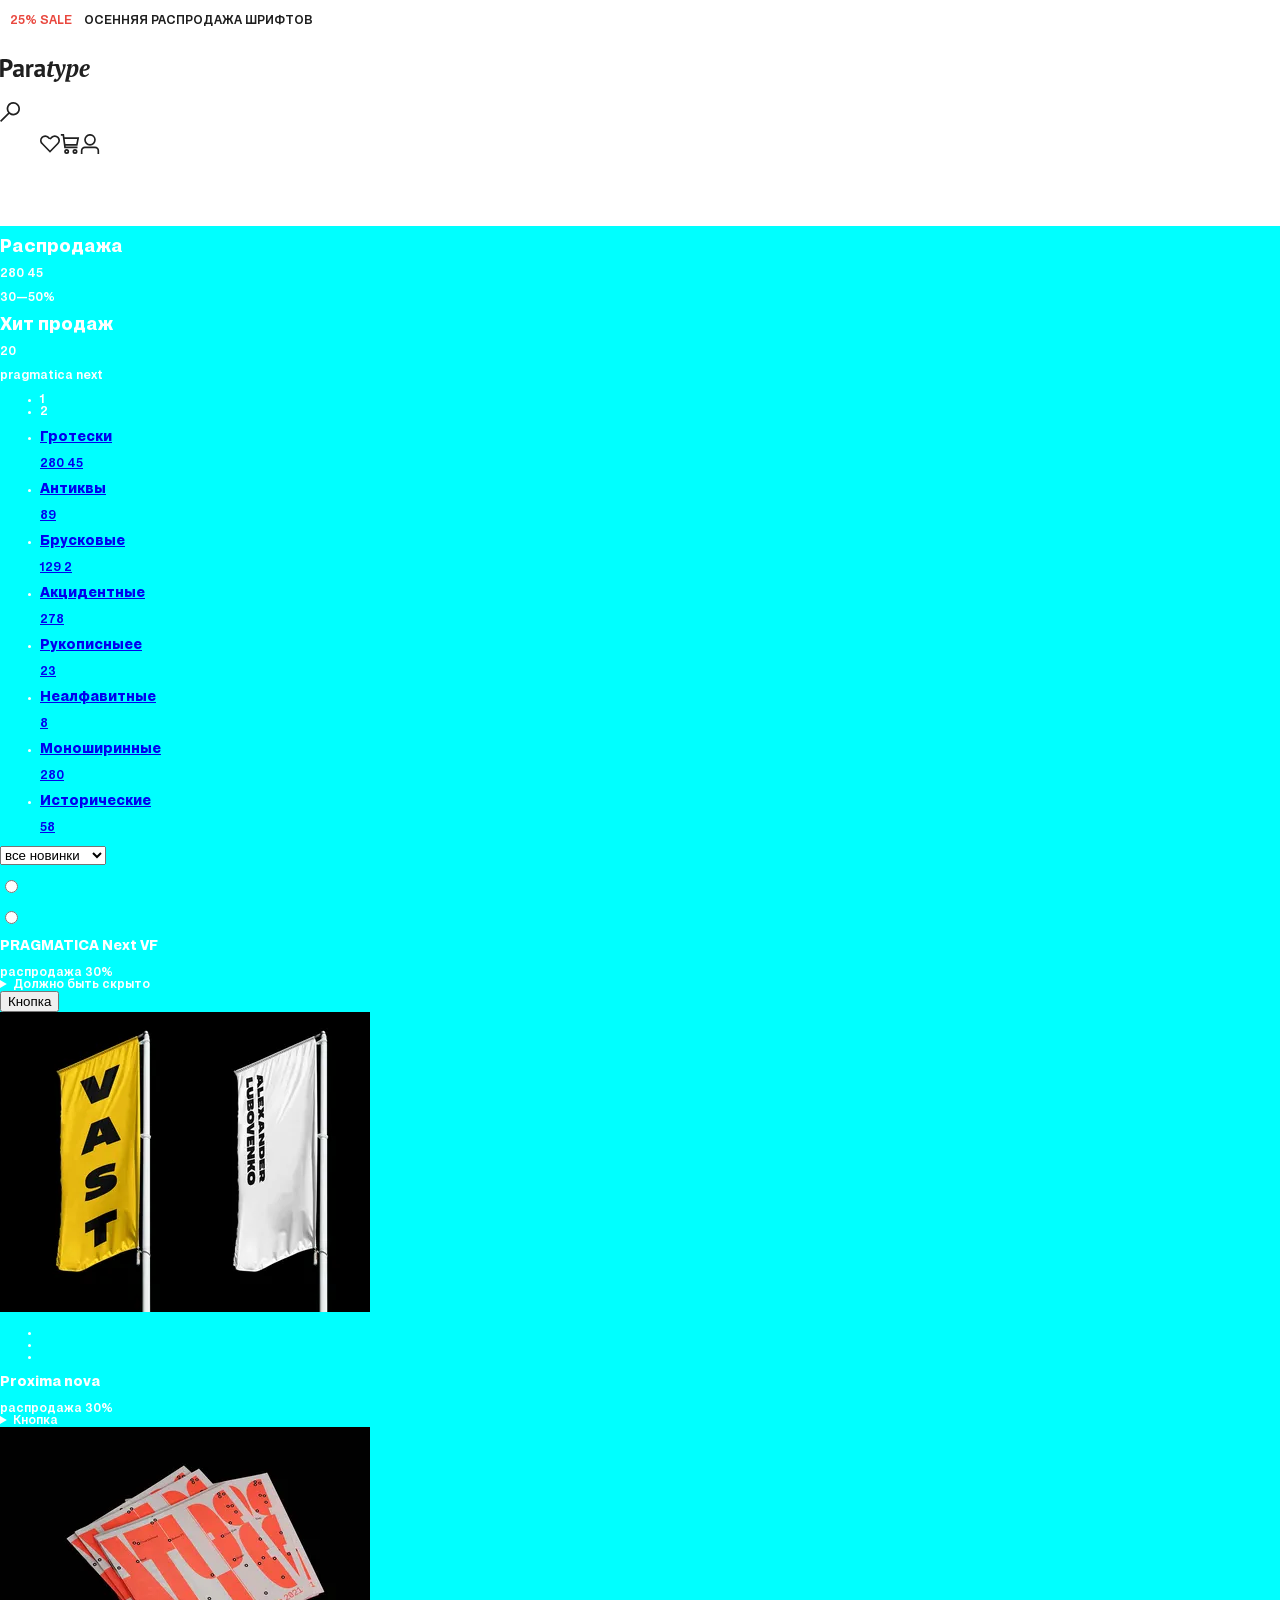
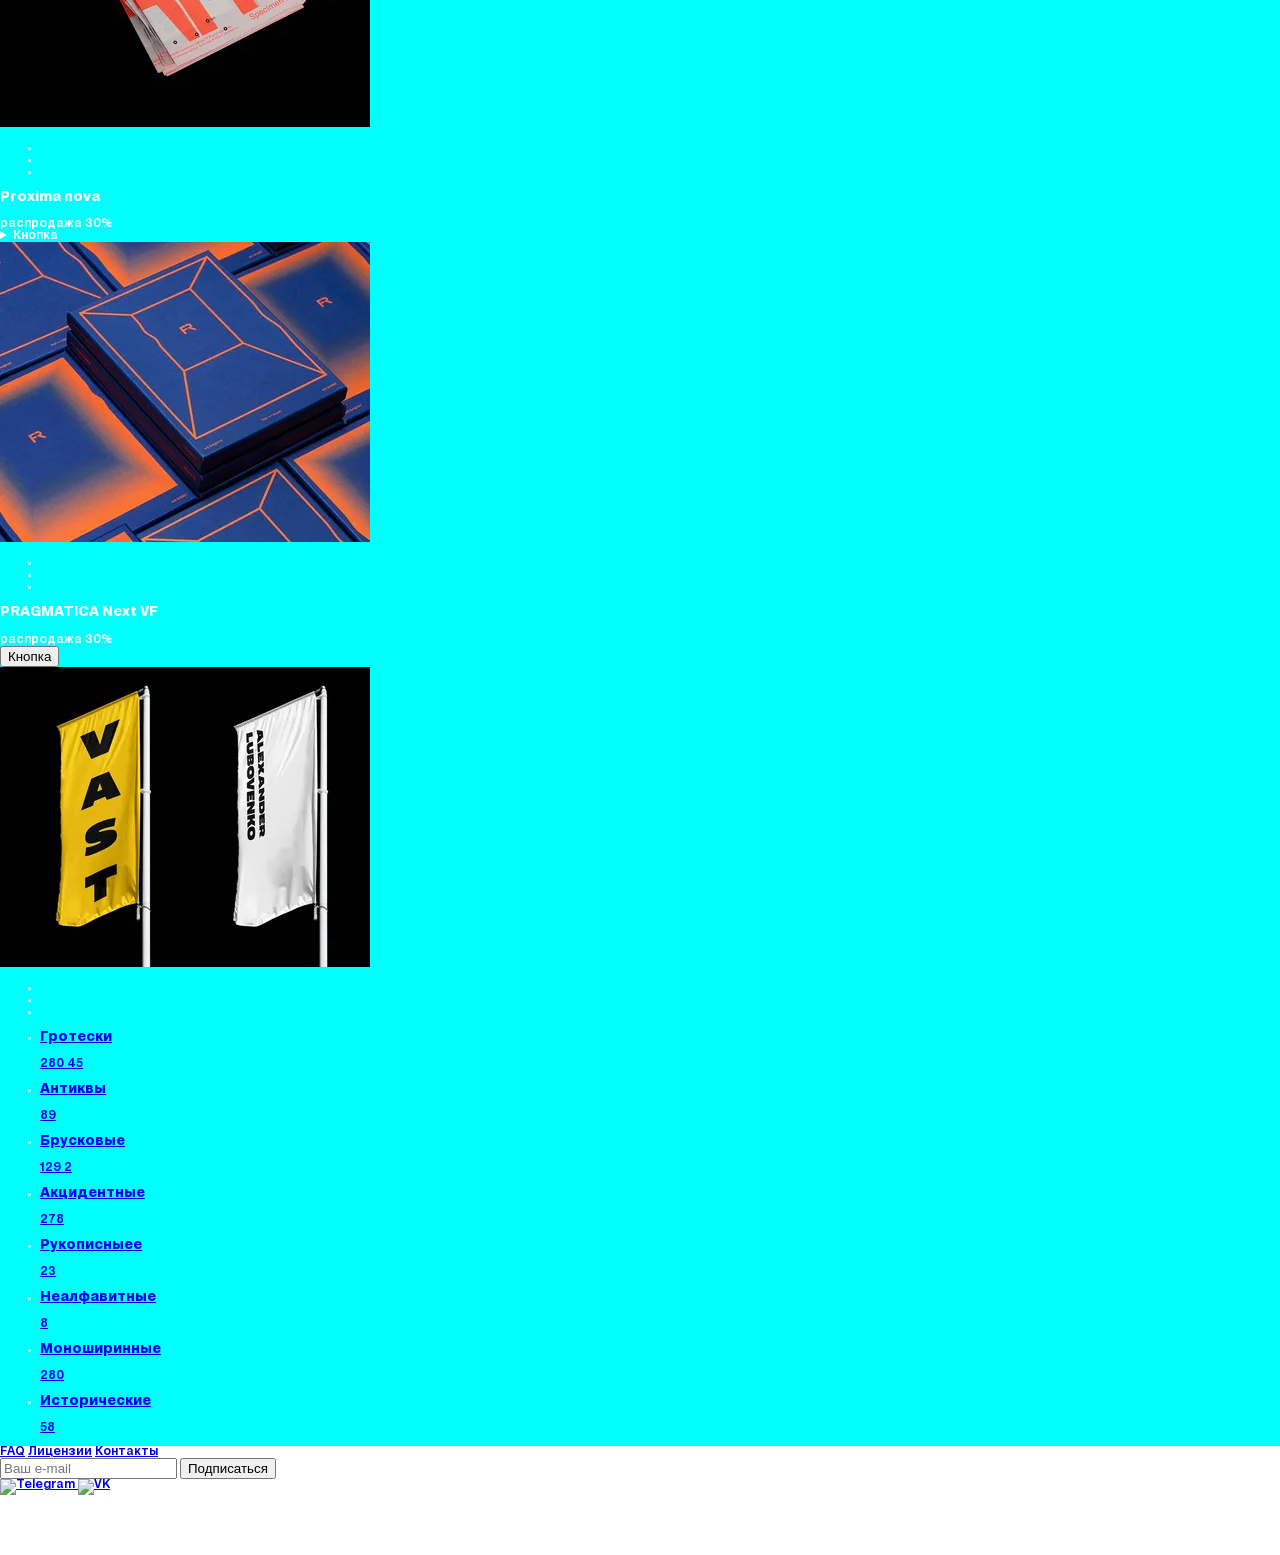
==== index.html @ 80dba1a6 "Deploying to gh-pages from @ VadimPinyagin/paratype@2243b8fb525b1d00f85a27d15e65dc337ba1ac51 🚀" ====
<!DOCTYPE html><html class="page" lang="ru"><head><meta charset="UTF-8"><title>Паратайп — 1000+ шрифтов для ваших проектов</title><meta name="viewport" content="width=device-width,initial-scale=1"><link rel="preload" href="../source/fonts/pragmatica-next_vf.woff" type="font/woff" as="font"><link rel="preload" href="../source/fonts/pragmatica-next_vf.woff2" type="font/woff2" as="font"><link rel="stylesheet" href="styles/styles.css"><script src="scripts/index.js" defer="defer"></script></head><body class="page__body"><header class="header"><nav class="header__nav nav nav__list--is-close"><a class="header__special special" href="#"><span class="special__discount">25% Sale</span> <span class="special__text">осенняя распродажа шрифтов</span> </a><a class="header__logo logo" href="index.html" aria-current="page"><span class="visually-hidden">На главную страницу</span> <span class="logo__date-fondation">Основано в 1998</span><picture><source type="image/svg+xml" width="202" height="59" media="(min-width: 1025px)" srcset="images/logo-desktop.svg"><img class="logo__image logo__image--icon" width="40" height="33" src="images/logo-mobile.svg" alt="Логотип Paratype"></picture></a><button class="nav__btn btn-burger" type="button"><span class="visually-hidden">Открыть/закрыть меню</span></button><ul class="nav__list"><li class="nav__list-item theme"><div class="theme__toggle-block"><p class="theme__toggle-item"><label class="visually-hidden" for="light">Светлая</label> <input class="theme__toggle-radio" type="radio" name="theme-toggle" id="light" value="light" title="Светлая"></p><p class="theme__toggle-item"><label class="visually-hidden" for="dark">Тёмная</label> <input class="theme__toggle-radio" type="radio" name="theme-toggle" id="dark" value="dark" title="Тёмная"></p></div></li><li class="nav__list-item"><ul class="main-nav-list"><li class="main-nav-list__item"><a class="main-nav-list__link" href="#">Каталог</a></li><li class="main-nav-list__item"><a class="main-nav-list__link" href="#">Коллекции</a></li><li class="main-nav-list__item"><a class="main-nav-list__link" href="#">Компания</a></li><li class="main-nav-list__item"><a class="main-nav-list__link" href="#">Справочник</a></li></ul></li><li class="nav__list-item"><ul class="account-list"><li class="account-list__item"><h2 class="account-list__title">Мой профиль</h2></li><li class="account-list__item"><a class="account-list__link" href="#">войти</a></li><li class="account-list__item"><a class="account-list__link" href="#">зарегистрироваться</a></li></ul></li><li class="nav__list-item"><ul class="support-nav"><li class="support-nav__item"><a class="support-nav__link" href="#">FAQ</a></li><li class="support-nav__item"><a class="support-nav__link" href="#">Лицензии</a></li><li class="support-nav__item"><a class="support-nav__link" href="#">Возврат и замена</a></li><li class="support-nav__item"><a class="support-nav__link" href="#">Контакты</a></li></ul></li></ul><a class="nav__search search" href="#"><span class="visually-hidden">Поиск по сайту</span></a><ul class="nav__user-list user-list"><li class="user-list__item"><a class="user-list__favorites" href="#"><span class="visually-hidden">в избранном</span></a></li><li class="user-list__item"><a class="user-list__cart" href="#"><span class="visually-hidden">в корзине</span></a></li><li class="user-list__item"><a class="user-list__account" href="#"><span class="visually-hidden">мой аккаунт</span></a></li></ul></nav><div class="social-copyright"><div class="social-copyright__icons"><a class="social-copyright__icon" href="#"></a> <a class="social-copyright__icon" href="#"></a></div><p class="social-copyright__text">&copy; 1998–2023. Паратайп. Все авторские права защищены.</p><p class="social-copyright__design">Дизайн Wemakefab</p></div></header><main class="main"><h1 class="visually-hidden">Паратайп — российская компания в области изготовления шрифтов</h1><section class="promotions"><div class="container promotions__container"><div class="promotions__sale"><h2 class="promotions__title">Распродажа</h2><span class="promotions__catalog-number">280</span> <span class="update-marker">45</span><p class="promotions__text">30—50%</p></div><div class="promotions__hit"><h2 class="promotions__title">Хит продаж</h2><span class="promotions__catalog-number">20</span> <span class="update-marker hidden"></span><p class="promotions__text">pragmatica next</p></div><ul class="promotions__pagination"><li class="promotions__pagination-item promotions__pagination-item--active">1</li><li class="promotions__pagination-item">2</li></ul></div></section><section class="swiper"><h2 class="swiper__title visually-hidden">Каталог шрифтов</h2><ul class="swiper__list"><li class="swiper__list-item"><a class="swiper__link" href="#"><h3 class="swiper__element-title">Гротески</h3><span class="swiper__catalog-number">280</span> <span class="update-marker">45</span></a></li><li class="swiper__list-item"><a class="swiper__link" href="#"><h3 class="swiper__element-title">Антиквы</h3><span class="swiper__catalog-number">89</span> <span class="update-marker hidden"></span></a></li><li class="swiper__list-item"><a class="swiper__link" href="#"><h3 class="swiper__element-title">Брусковые</h3><span class="swiper__catalog-number">129</span> <span class="update-marker">2</span></a></li><li class="swiper__list-item"><a class="swiper__link" href="#"><h3 class="swiper__element-title">Акцидентные</h3><span class="swiper__catalog-number">278</span> <span class="update-marker hidden"></span></a></li><li class="swiper__list-item"><a class="swiper__link" href="#"><h3 class="swiper__element-title">Рукописныее</h3><span class="swiper__catalog-number">23</span> <span class="update-marker hidden"></span></a></li><li class="swiper__list-item"><a class="swiper__link" href="#"><h3 class="swiper__element-title">Неалфавитные</h3><span class="swiper__catalog-number">8</span> <span class="update-marker hidden"></span></a></li><li class="swiper__list-item"><a class="swiper__link" href="#"><h3 class="swiper__element-title">Моноширинные</h3><span class="swiper__catalog-number">280</span> <span class="update-marker hidden"></span></a></li><li class="swiper__list-item"><a class="swiper__link" href="#"><h3 class="swiper__element-title">Исторические</h3><span class="swiper__catalog-number">58</span> <span class="update-marker hidden"></span></a></li></ul></section><section class="sorting"><h2 class="visually-hidden">Сортировка</h2><div class="container sorting__container"><select class="sorting__select" aria-label="Сортировка" name="sorting"><option value="new" selected="selected">все новинки</option><option value="sale">распродажа</option><option value="recommend">рекомендуем</option><option value="bestseller">бестселлеры</option></select><div class="sorting__view"><p class="sorting__view-card"><label class="visually-hidden" for="view-card"></label> <input class="sorting__view-radio" type="radio" name="sorting-view" id="view-card" value="view-card" title="Вид карточками"></p><p class="sorting__view-list"><label class="visually-hidden" for="view-list"></label> <input class="sorting__view-radio" type="radio" name="sorting-view" id="view-list" value="view-list" title="Вид списком"></p></div></div></section><section class="catalog"><div class="container catalog__container"><h2 class="visually-hidden">Каталог шрифтов</h2><article class="catalog__item product"><h3 class="product">PRAGMATICA Next VF</h3><span class="product__label label">распродажа</span> <span class="product__sale sale-percent">30%</span><details class="product__content"><summary>Должно быть скрыто</summary><div class="product__cotnainer"><p class="product__format">opentype</p><dl class="product__list example"><dt class="example__description">начертаний</dt><dd class="example__value">8</dd><dt class="example__description">языки</dt><dd class="example__value">92</dd></dl><p class="product__style">гротеск</p><p class="product__price"><span class="product__price-from">От</span>&nbsp;2&nbsp;250&nbsp;₽</p></div><div class="tags"><span class="tags__element">десктоп</span> <span class="tags__element">веб</span></div></details><button>Кнопка</button><div class="product__slider-container"><picture><img class="product__slider-image" src="images/pragmatica-next-vf-mobile@1x.png" srcset="images/pragmatica-next-vf-mobile@1x.webp, images/pragmatica-next-vf-mobile@2x.webp 2x" width="370" height="30" alt="Два флага на флагштоках, на черном фоне: желтый с надписью 'VAST', белый с надписью 'ALEXANDER LUBOVENKO."></picture><ul class="product__slider-pagination pagination"><li class="pagination__item"></li><li class="pagination__item"></li><li class="pagination__item"></li></ul></div></article><article class="catalog__item product"><h3 class="product">Proxima nova</h3><span class="product__label label">распродажа</span> <span class="product__sale sale-percent">30%</span><details class="product__content"><summary>Кнопка</summary><div class="product__cotnainer"><p class="product__format">opentype</p><dl class="product__list example"><dt class="example__description">начертаний</dt><dd class="example__value">8</dd><dt class="example__description">языки</dt><dd class="example__value">92</dd></dl><p class="product__style">гротеск</p><p class="product__price"><span class="product__price-from">От</span>&nbsp;2&nbsp;250&nbsp;₽</p></div><div class="tags"><span class="tags__element">десктоп</span> <span class="tags__element">веб</span></div></details><div class="product__slider-container"><picture><img class="product__slider-image" src="images/proxima-nova-mobile@1x.png" srcset="images/proxima-nova-mobile@1x.webp, images/proxima-nova-mobile@2x.webp 2x" width="370" height="30" alt="Синяя обложка книги с оранжевыми элементами дизайна, расположенные на фоне других книг с аналогичным оформлением."></picture><ul class="product__slider-pagination pagination"><li class="pagination__item"></li><li class="pagination__item"></li><li class="pagination__item"></li></ul></div></article><article class="catalog__item product"><h3 class="product">Proxima nova</h3><span class="product__label label">распродажа</span> <span class="product__sale sale-percent hidden">30%</span><details class="product__content"><summary>Кнопка</summary><div class="product__cotnainer"><p class="product__format">opentype</p><dl class="product__list example"><dt class="example__description">начертаний</dt><dd class="example__value">8</dd><dt class="example__description">языки</dt><dd class="example__value">92</dd></dl><p class="product__style">гротеск</p><p class="product__price"><span class="product__price-from">От</span>&nbsp;2&nbsp;250&nbsp;₽</p></div><div class="tags"><span class="tags__element">десктоп</span> <span class="tags__element">веб</span></div></details><div class="product__slider-container"><picture><img class="product__slider-image" src="images/magistral-pt-mobile@1x.png" srcset="images/magistral-pt-mobile@1x.webp, images/magistral-pt-mobile@2x.webp 2x" width="370" height="30" alt="Стопка образцов типографики с красными элементами на белом фоне"></picture><ul class="product__slider-pagination pagination"><li class="pagination__item"></li><li class="pagination__item"></li><li class="pagination__item"></li></ul></div></article><article class="catalog__item product"><h3 class="product">PRAGMATICA Next VF</h3><span class="product__label label">распродажа</span> <span class="product__sale sale-percent">30%</span><details class="product__content" id="product-details"><summary style="display: none;">Должно быть скрыто</summary><div class="product__cotnainer"><p class="product__format">opentype</p><dl class="product__list example"><dt class="example__description">начертаний</dt><dd class="example__value">8</dd><dt class="example__description">языки</dt><dd class="example__value">92</dd></dl><p class="product__style">гротеск</p><p class="product__price"><span class="product__price-from">От</span>&nbsp;2&nbsp;250&nbsp;₽</p></div><div class="tags"><span class="tags__element">десктоп</span> <span class="tags__element">веб</span></div></details><button id="toggle-button">Кнопка</button><div class="product__slider-container"><picture><img class="product__slider-image" src="images/pragmatica-next-vf-mobile@1x.png" srcset="images/pragmatica-next-vf-mobile@1x.webp, images/pragmatica-next-vf-mobile@2x.webp 2x" width="370" height="30" alt="Два флага на флагштоках, на черном фоне: желтый с надписью 'VAST', белый с надписью 'ALEXANDER LUBOVENKO.'"></picture><ul class="product__slider-pagination pagination"><li class="pagination__item"></li><li class="pagination__item"></li><li class="pagination__item"></li></ul></div></article><script>const button = document.getElementById('toggle-button');
    const details = document.getElementById('product-details');

    button.addEventListener('click', () => {
        details.open = !details.open;
    });</script></div></section><section class="swiper"><h2 class="swiper__title visually-hidden">Каталог шрифтов</h2><ul class="swiper__list"><li class="swiper__list-item"><a class="swiper__link" href="#"><h3 class="swiper__element-title">Гротески</h3><span class="swiper__catalog-number">280</span> <span class="update-marker">45</span></a></li><li class="swiper__list-item"><a class="swiper__link" href="#"><h3 class="swiper__element-title">Антиквы</h3><span class="swiper__catalog-number">89</span> <span class="update-marker hidden"></span></a></li><li class="swiper__list-item"><a class="swiper__link" href="#"><h3 class="swiper__element-title">Брусковые</h3><span class="swiper__catalog-number">129</span> <span class="update-marker">2</span></a></li><li class="swiper__list-item"><a class="swiper__link" href="#"><h3 class="swiper__element-title">Акцидентные</h3><span class="swiper__catalog-number">278</span> <span class="update-marker hidden"></span></a></li><li class="swiper__list-item"><a class="swiper__link" href="#"><h3 class="swiper__element-title">Рукописныее</h3><span class="swiper__catalog-number">23</span> <span class="update-marker hidden"></span></a></li><li class="swiper__list-item"><a class="swiper__link" href="#"><h3 class="swiper__element-title">Неалфавитные</h3><span class="swiper__catalog-number">8</span> <span class="update-marker hidden"></span></a></li><li class="swiper__list-item"><a class="swiper__link" href="#"><h3 class="swiper__element-title">Моноширинные</h3><span class="swiper__catalog-number">280</span> <span class="update-marker hidden"></span></a></li><li class="swiper__list-item"><a class="swiper__link" href="#"><h3 class="swiper__element-title">Исторические</h3><span class="swiper__catalog-number">58</span> <span class="update-marker hidden"></span></a></li></ul></section></main><footer class="footer"><div class="container footer__container"><div class="footer__links-wrapper"><a class="footer__link" href="#">FAQ</a> <a class="footer__link" href="#">Лицензии</a> <a class="footer__link" href="#">Контакты</a></div><form class="footer__subscribe-form subscribe" action="https://echo.htmlacademy.ru" method="post"><label class="visually-hidden" for="subscribe-email">Введите ваш email</label> <input class="subscribe-input" id="subscribe-email" name="subscribe-email" type="email" placeholder="Ваш e-mail" required=""> <button class="subscribe-button button" type="submit" value="Подписаться">Подписаться</button></form><div class="social-copyright"><div class="social-copyright__icons"><a class="social-copyright__icon" href="#"><img src="#" alt="Telegram" width="40" height="40"> </a><a class="social-copyright__icon" href="#"><img src="#" alt="VK" width="40" height="40"></a></div><p class="social-copyright__text">&copy; 1998–2023. Паратайп. Все авторские права защищены.</p><p class="social-copyright__design">Дизайн Wemakefab</p></div></div></footer></body></html>
---- styles/styles.css ----
:root{--basic-white:#fff;--smoky-white:#f0f0f0;--gray-light:#ebebeb;--pearlescent-light-gray:#999;--black-and-brown:#202020;--almost-black:#101010;--deep-coral:#ff4b41;--carmine-pink:#e9473e}*,:before,:after{box-sizing:border-box}img{object-fit:contain;max-width:100%;height:auto}@font-face{font-family:pragmatica-next_vf;src:url(../fonts/pragmatica-next_vf.woff2)format("woff2"),url(../fonts/pragmatica-next_vf.woff)format("woff");font-weight:100 900;font-style:normal;font-display:swap}.visually-hidden{white-space:nowrap;-webkit-clip-path:inset(100%);clip-path:inset(100%);clip:rect(0 0 0 0);border:0;width:1px;height:1px;margin:-1px;padding:0;position:absolute;overflow:hidden}.header{display:grid}.btn-burger{background-color:#0000;border:none;width:40px;height:38px;margin-inline-start:7px;padding:0;position:relative}@media (width>=1025px){.btn-burger{display:none}}.logo{justify-content:center;align-items:center;width:90px;height:60px;display:flex}.logo__date-fondation{display:none}.main{background-color:#0ff}.nav{display:grid}.nav__list--is-close .nav__list{display:none}.nav__list--is-close .nav__btn:before{content:"";background-color:#000;width:20px;height:2px;display:block;position:absolute;top:9px;left:8px;box-shadow:0 8px #000,0 16px #000}.page{box-sizing:border-box;height:100vh;font-family:pragmatica-next_vf,Arial,Helvetica,sans-serif;font-size:12px;font-weight:600;line-height:100%;overflow-x:hidden}.page__body{color:var(--basic-white);flex-direction:column;min-width:max-content;min-height:100vh;margin:0;display:flex;position:relative;overflow-x:hidden}.search{background-image:url(../icons/stack.svg#search-icon);width:20px;height:20px;display:block}.special{text-transform:uppercase;color:var(--black-and-brown);column-gap:12px;padding-block:15px;padding-inline:10px 90px;text-decoration:none;display:flex}.special .special__discount{color:var(--carmine-pink)}.user-list{display:flex}.user-list .user-list__favorites{background-image:url(../icons/stack.svg#favorites-icon);background-repeat:no-repeat;width:20px;height:20px;display:block}.user-list .user-list__cart{background-image:url(../icons/stack.svg#cart-icon);background-repeat:no-repeat;width:20px;height:20px;display:block}.user-list .user-list__account{background-image:url(../icons/stack.svg#account-icon);background-repeat:no-repeat;width:20px;height:20px;display:block}
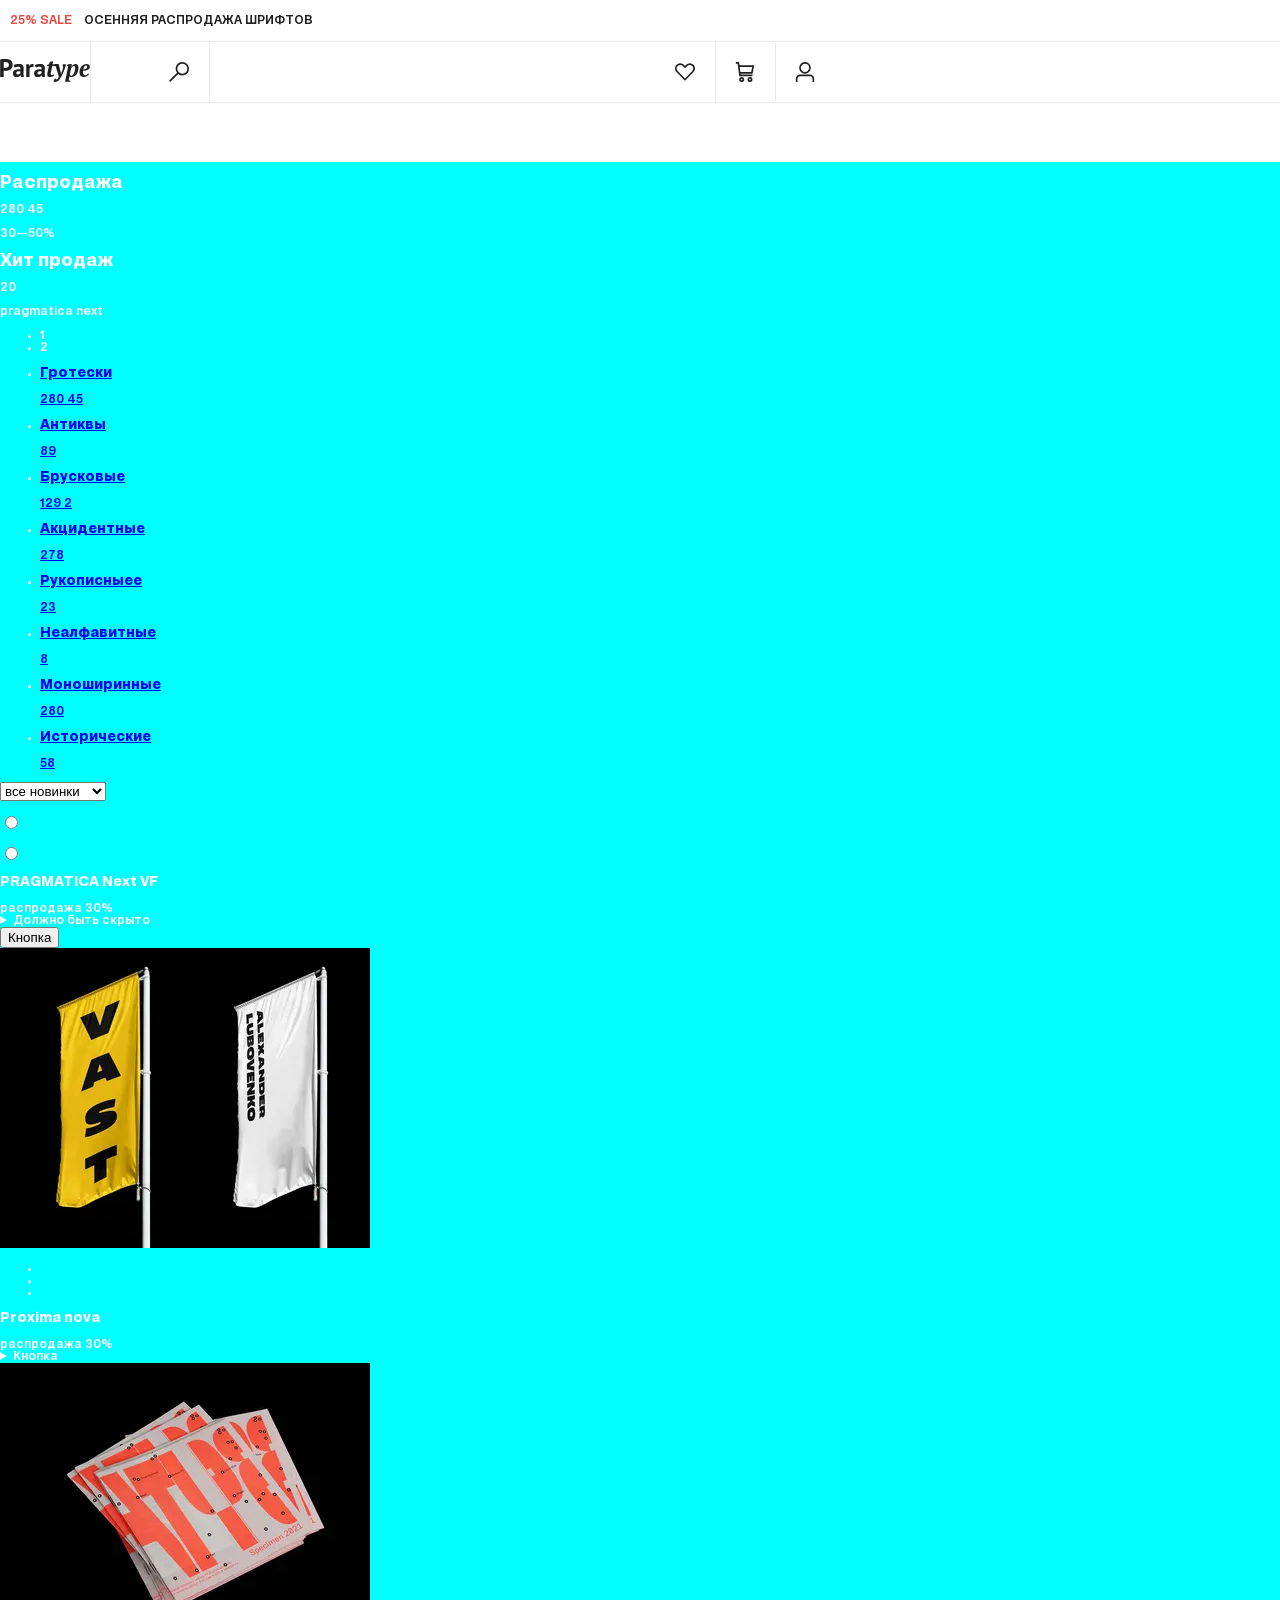
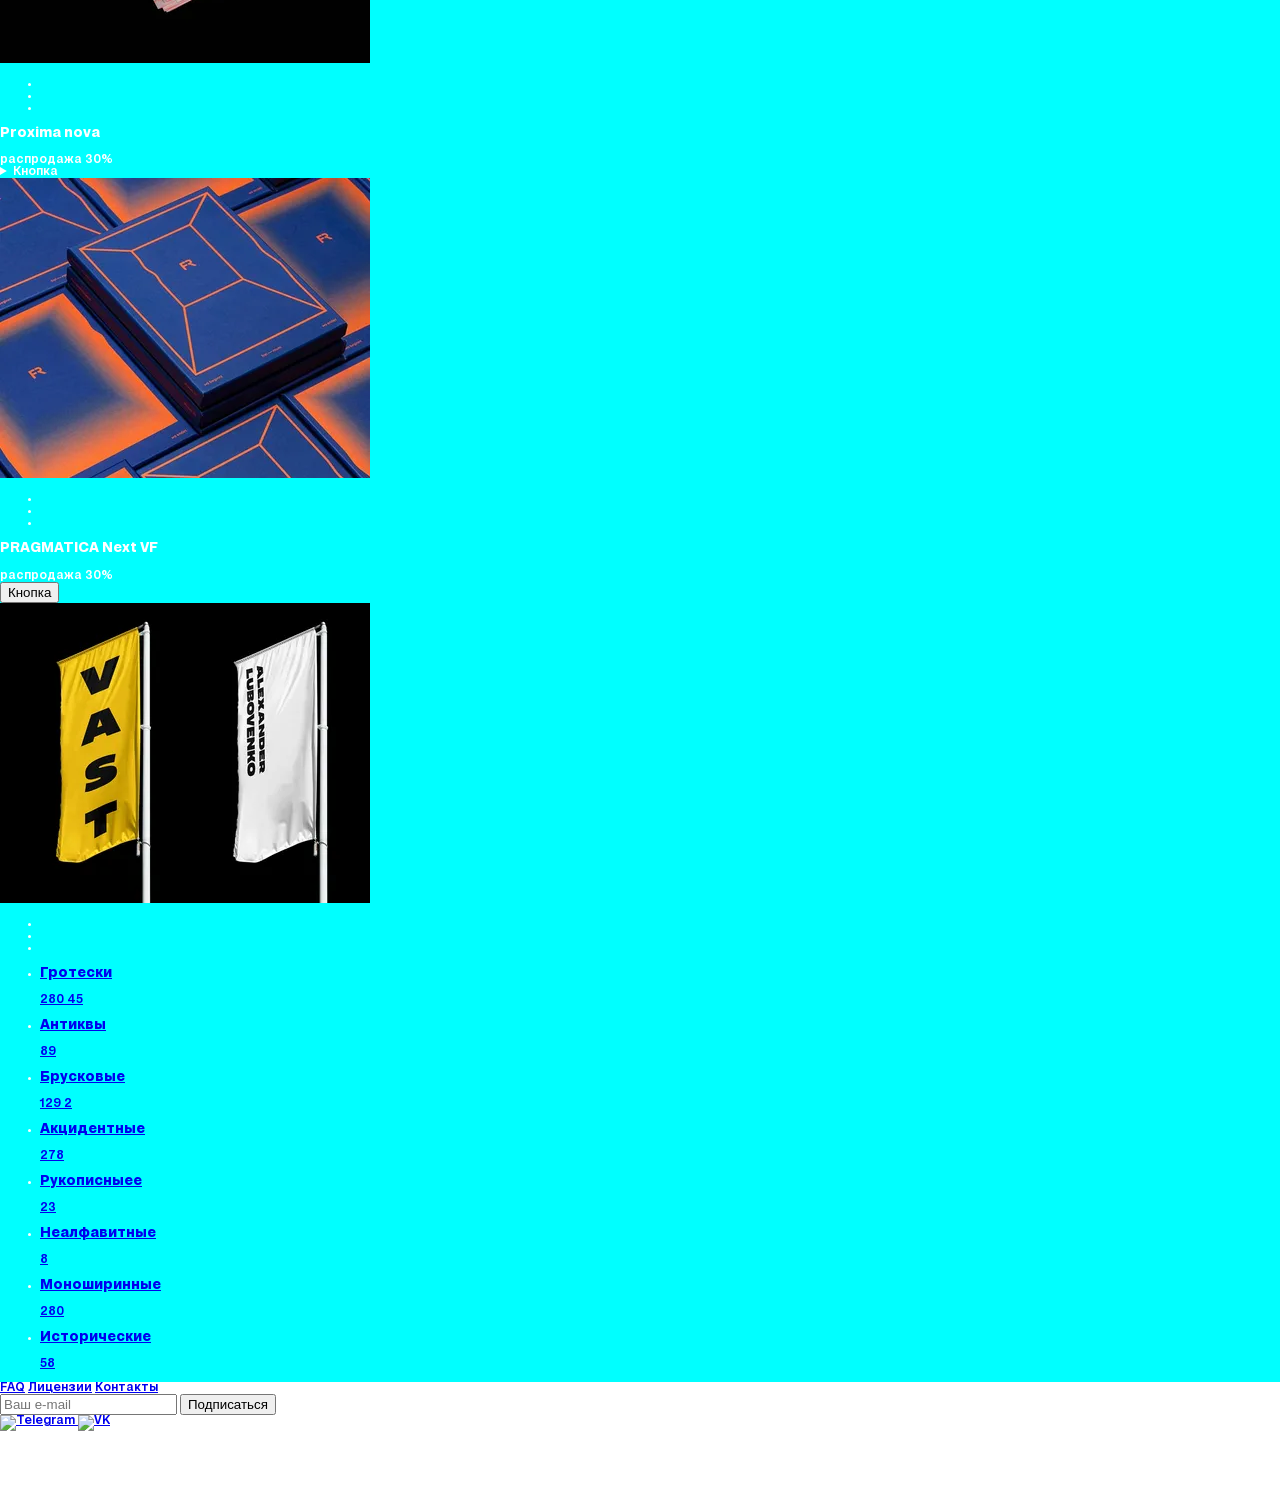
==== commit f6f1e504: "Deploying to gh-pages from @ VadimPinyagin/paratype@e904a31e2a15b7ce24451bcecc0a5fb9fc42bf3f 🚀" ====
--- a/index.html
+++ b/index.html
@@ -1,4 +1,4 @@
-<!DOCTYPE html><html class="page" lang="ru"><head><meta charset="UTF-8"><title>Паратайп — 1000+ шрифтов для ваших проектов</title><meta name="viewport" content="width=device-width,initial-scale=1"><link rel="preload" href="../source/fonts/pragmatica-next_vf.woff" type="font/woff" as="font"><link rel="preload" href="../source/fonts/pragmatica-next_vf.woff2" type="font/woff2" as="font"><link rel="stylesheet" href="styles/styles.css"><script src="scripts/index.js" defer="defer"></script></head><body class="page__body"><header class="header"><nav class="header__nav nav nav__list--is-close"><a class="header__special special" href="#"><span class="special__discount">25% Sale</span> <span class="special__text">осенняя распродажа шрифтов</span> </a><a class="header__logo logo" href="index.html" aria-current="page"><span class="visually-hidden">На главную страницу</span> <span class="logo__date-fondation">Основано в 1998</span><picture><source type="image/svg+xml" width="202" height="59" media="(min-width: 1025px)" srcset="images/logo-desktop.svg"><img class="logo__image logo__image--icon" width="40" height="33" src="images/logo-mobile.svg" alt="Логотип Paratype"></picture></a><button class="nav__btn btn-burger" type="button"><span class="visually-hidden">Открыть/закрыть меню</span></button><ul class="nav__list"><li class="nav__list-item theme"><div class="theme__toggle-block"><p class="theme__toggle-item"><label class="visually-hidden" for="light">Светлая</label> <input class="theme__toggle-radio" type="radio" name="theme-toggle" id="light" value="light" title="Светлая"></p><p class="theme__toggle-item"><label class="visually-hidden" for="dark">Тёмная</label> <input class="theme__toggle-radio" type="radio" name="theme-toggle" id="dark" value="dark" title="Тёмная"></p></div></li><li class="nav__list-item"><ul class="main-nav-list"><li class="main-nav-list__item"><a class="main-nav-list__link" href="#">Каталог</a></li><li class="main-nav-list__item"><a class="main-nav-list__link" href="#">Коллекции</a></li><li class="main-nav-list__item"><a class="main-nav-list__link" href="#">Компания</a></li><li class="main-nav-list__item"><a class="main-nav-list__link" href="#">Справочник</a></li></ul></li><li class="nav__list-item"><ul class="account-list"><li class="account-list__item"><h2 class="account-list__title">Мой профиль</h2></li><li class="account-list__item"><a class="account-list__link" href="#">войти</a></li><li class="account-list__item"><a class="account-list__link" href="#">зарегистрироваться</a></li></ul></li><li class="nav__list-item"><ul class="support-nav"><li class="support-nav__item"><a class="support-nav__link" href="#">FAQ</a></li><li class="support-nav__item"><a class="support-nav__link" href="#">Лицензии</a></li><li class="support-nav__item"><a class="support-nav__link" href="#">Возврат и замена</a></li><li class="support-nav__item"><a class="support-nav__link" href="#">Контакты</a></li></ul></li></ul><a class="nav__search search" href="#"><span class="visually-hidden">Поиск по сайту</span></a><ul class="nav__user-list user-list"><li class="user-list__item"><a class="user-list__favorites" href="#"><span class="visually-hidden">в избранном</span></a></li><li class="user-list__item"><a class="user-list__cart" href="#"><span class="visually-hidden">в корзине</span></a></li><li class="user-list__item"><a class="user-list__account" href="#"><span class="visually-hidden">мой аккаунт</span></a></li></ul></nav><div class="social-copyright"><div class="social-copyright__icons"><a class="social-copyright__icon" href="#"></a> <a class="social-copyright__icon" href="#"></a></div><p class="social-copyright__text">&copy; 1998–2023. Паратайп. Все авторские права защищены.</p><p class="social-copyright__design">Дизайн Wemakefab</p></div></header><main class="main"><h1 class="visually-hidden">Паратайп — российская компания в области изготовления шрифтов</h1><section class="promotions"><div class="container promotions__container"><div class="promotions__sale"><h2 class="promotions__title">Распродажа</h2><span class="promotions__catalog-number">280</span> <span class="update-marker">45</span><p class="promotions__text">30—50%</p></div><div class="promotions__hit"><h2 class="promotions__title">Хит продаж</h2><span class="promotions__catalog-number">20</span> <span class="update-marker hidden"></span><p class="promotions__text">pragmatica next</p></div><ul class="promotions__pagination"><li class="promotions__pagination-item promotions__pagination-item--active">1</li><li class="promotions__pagination-item">2</li></ul></div></section><section class="swiper"><h2 class="swiper__title visually-hidden">Каталог шрифтов</h2><ul class="swiper__list"><li class="swiper__list-item"><a class="swiper__link" href="#"><h3 class="swiper__element-title">Гротески</h3><span class="swiper__catalog-number">280</span> <span class="update-marker">45</span></a></li><li class="swiper__list-item"><a class="swiper__link" href="#"><h3 class="swiper__element-title">Антиквы</h3><span class="swiper__catalog-number">89</span> <span class="update-marker hidden"></span></a></li><li class="swiper__list-item"><a class="swiper__link" href="#"><h3 class="swiper__element-title">Брусковые</h3><span class="swiper__catalog-number">129</span> <span class="update-marker">2</span></a></li><li class="swiper__list-item"><a class="swiper__link" href="#"><h3 class="swiper__element-title">Акцидентные</h3><span class="swiper__catalog-number">278</span> <span class="update-marker hidden"></span></a></li><li class="swiper__list-item"><a class="swiper__link" href="#"><h3 class="swiper__element-title">Рукописныее</h3><span class="swiper__catalog-number">23</span> <span class="update-marker hidden"></span></a></li><li class="swiper__list-item"><a class="swiper__link" href="#"><h3 class="swiper__element-title">Неалфавитные</h3><span class="swiper__catalog-number">8</span> <span class="update-marker hidden"></span></a></li><li class="swiper__list-item"><a class="swiper__link" href="#"><h3 class="swiper__element-title">Моноширинные</h3><span class="swiper__catalog-number">280</span> <span class="update-marker hidden"></span></a></li><li class="swiper__list-item"><a class="swiper__link" href="#"><h3 class="swiper__element-title">Исторические</h3><span class="swiper__catalog-number">58</span> <span class="update-marker hidden"></span></a></li></ul></section><section class="sorting"><h2 class="visually-hidden">Сортировка</h2><div class="container sorting__container"><select class="sorting__select" aria-label="Сортировка" name="sorting"><option value="new" selected="selected">все новинки</option><option value="sale">распродажа</option><option value="recommend">рекомендуем</option><option value="bestseller">бестселлеры</option></select><div class="sorting__view"><p class="sorting__view-card"><label class="visually-hidden" for="view-card"></label> <input class="sorting__view-radio" type="radio" name="sorting-view" id="view-card" value="view-card" title="Вид карточками"></p><p class="sorting__view-list"><label class="visually-hidden" for="view-list"></label> <input class="sorting__view-radio" type="radio" name="sorting-view" id="view-list" value="view-list" title="Вид списком"></p></div></div></section><section class="catalog"><div class="container catalog__container"><h2 class="visually-hidden">Каталог шрифтов</h2><article class="catalog__item product"><h3 class="product">PRAGMATICA Next VF</h3><span class="product__label label">распродажа</span> <span class="product__sale sale-percent">30%</span><details class="product__content"><summary>Должно быть скрыто</summary><div class="product__cotnainer"><p class="product__format">opentype</p><dl class="product__list example"><dt class="example__description">начертаний</dt><dd class="example__value">8</dd><dt class="example__description">языки</dt><dd class="example__value">92</dd></dl><p class="product__style">гротеск</p><p class="product__price"><span class="product__price-from">От</span>&nbsp;2&nbsp;250&nbsp;₽</p></div><div class="tags"><span class="tags__element">десктоп</span> <span class="tags__element">веб</span></div></details><button>Кнопка</button><div class="product__slider-container"><picture><img class="product__slider-image" src="images/pragmatica-next-vf-mobile@1x.png" srcset="images/pragmatica-next-vf-mobile@1x.webp, images/pragmatica-next-vf-mobile@2x.webp 2x" width="370" height="30" alt="Два флага на флагштоках, на черном фоне: желтый с надписью 'VAST', белый с надписью 'ALEXANDER LUBOVENKO."></picture><ul class="product__slider-pagination pagination"><li class="pagination__item"></li><li class="pagination__item"></li><li class="pagination__item"></li></ul></div></article><article class="catalog__item product"><h3 class="product">Proxima nova</h3><span class="product__label label">распродажа</span> <span class="product__sale sale-percent">30%</span><details class="product__content"><summary>Кнопка</summary><div class="product__cotnainer"><p class="product__format">opentype</p><dl class="product__list example"><dt class="example__description">начертаний</dt><dd class="example__value">8</dd><dt class="example__description">языки</dt><dd class="example__value">92</dd></dl><p class="product__style">гротеск</p><p class="product__price"><span class="product__price-from">От</span>&nbsp;2&nbsp;250&nbsp;₽</p></div><div class="tags"><span class="tags__element">десктоп</span> <span class="tags__element">веб</span></div></details><div class="product__slider-container"><picture><img class="product__slider-image" src="images/proxima-nova-mobile@1x.png" srcset="images/proxima-nova-mobile@1x.webp, images/proxima-nova-mobile@2x.webp 2x" width="370" height="30" alt="Синяя обложка книги с оранжевыми элементами дизайна, расположенные на фоне других книг с аналогичным оформлением."></picture><ul class="product__slider-pagination pagination"><li class="pagination__item"></li><li class="pagination__item"></li><li class="pagination__item"></li></ul></div></article><article class="catalog__item product"><h3 class="product">Proxima nova</h3><span class="product__label label">распродажа</span> <span class="product__sale sale-percent hidden">30%</span><details class="product__content"><summary>Кнопка</summary><div class="product__cotnainer"><p class="product__format">opentype</p><dl class="product__list example"><dt class="example__description">начертаний</dt><dd class="example__value">8</dd><dt class="example__description">языки</dt><dd class="example__value">92</dd></dl><p class="product__style">гротеск</p><p class="product__price"><span class="product__price-from">От</span>&nbsp;2&nbsp;250&nbsp;₽</p></div><div class="tags"><span class="tags__element">десктоп</span> <span class="tags__element">веб</span></div></details><div class="product__slider-container"><picture><img class="product__slider-image" src="images/magistral-pt-mobile@1x.png" srcset="images/magistral-pt-mobile@1x.webp, images/magistral-pt-mobile@2x.webp 2x" width="370" height="30" alt="Стопка образцов типографики с красными элементами на белом фоне"></picture><ul class="product__slider-pagination pagination"><li class="pagination__item"></li><li class="pagination__item"></li><li class="pagination__item"></li></ul></div></article><article class="catalog__item product"><h3 class="product">PRAGMATICA Next VF</h3><span class="product__label label">распродажа</span> <span class="product__sale sale-percent">30%</span><details class="product__content" id="product-details"><summary style="display: none;">Должно быть скрыто</summary><div class="product__cotnainer"><p class="product__format">opentype</p><dl class="product__list example"><dt class="example__description">начертаний</dt><dd class="example__value">8</dd><dt class="example__description">языки</dt><dd class="example__value">92</dd></dl><p class="product__style">гротеск</p><p class="product__price"><span class="product__price-from">От</span>&nbsp;2&nbsp;250&nbsp;₽</p></div><div class="tags"><span class="tags__element">десктоп</span> <span class="tags__element">веб</span></div></details><button id="toggle-button">Кнопка</button><div class="product__slider-container"><picture><img class="product__slider-image" src="images/pragmatica-next-vf-mobile@1x.png" srcset="images/pragmatica-next-vf-mobile@1x.webp, images/pragmatica-next-vf-mobile@2x.webp 2x" width="370" height="30" alt="Два флага на флагштоках, на черном фоне: желтый с надписью 'VAST', белый с надписью 'ALEXANDER LUBOVENKO.'"></picture><ul class="product__slider-pagination pagination"><li class="pagination__item"></li><li class="pagination__item"></li><li class="pagination__item"></li></ul></div></article><script>const button = document.getElementById('toggle-button');
+<!DOCTYPE html><html class="page" lang="ru"><head><meta charset="UTF-8"><title>Паратайп — 1000+ шрифтов для ваших проектов</title><meta name="viewport" content="width=device-width,initial-scale=1"><link rel="preload" href="../source/fonts/pragmatica-next_vf.woff" type="font/woff" as="font"><link rel="preload" href="../source/fonts/pragmatica-next_vf.woff2" type="font/woff2" as="font"><link rel="stylesheet" href="styles/styles.css"><script src="scripts/index.js" defer="defer"></script></head><body class="page__body"><header class="header"><a class="header__special special" href="#"><span class="special__discount">25% Sale</span> <span class="special__text">осенняя распродажа шрифтов</span></a><nav class="header__nav nav nav__list--is-close"><a class="header__logo logo" href="index.html" aria-current="page"><span class="visually-hidden">На главную страницу</span> <span class="logo__date-fondation">Основано в 1998</span><picture><source type="image/svg+xml" width="202" height="59" media="(min-width: 1025px)" srcset="images/logo-desktop.svg"><img class="logo__image logo__image--icon" width="40" height="33" src="images/logo-mobile.svg" alt="Логотип Paratype"></picture></a><button class="nav__btn btn-burger" type="button"><span class="visually-hidden">Открыть/закрыть меню</span></button><ul class="nav__list"><li class="nav__list-item theme"><div class="theme__toggle-block"><p class="theme__toggle-item"><label class="visually-hidden" for="light">Светлая</label> <input class="theme__toggle-radio" type="radio" name="theme-toggle" id="light" value="light" title="Светлая"></p><p class="theme__toggle-item"><label class="visually-hidden" for="dark">Тёмная</label> <input class="theme__toggle-radio" type="radio" name="theme-toggle" id="dark" value="dark" title="Тёмная"></p></div></li><li class="nav__list-item"><ul class="main-nav-list"><li class="main-nav-list__item"><a class="main-nav-list__link" href="#">Каталог</a></li><li class="main-nav-list__item"><a class="main-nav-list__link" href="#">Коллекции</a></li><li class="main-nav-list__item"><a class="main-nav-list__link" href="#">Компания</a></li><li class="main-nav-list__item"><a class="main-nav-list__link" href="#">Справочник</a></li></ul></li><li class="nav__list-item"><ul class="account-list"><li class="account-list__item"><h2 class="account-list__title">Мой профиль</h2></li><li class="account-list__item"><a class="account-list__link" href="#">войти</a></li><li class="account-list__item"><a class="account-list__link" href="#">зарегистрироваться</a></li></ul></li><li class="nav__list-item"><ul class="support-nav"><li class="support-nav__item"><a class="support-nav__link" href="#">FAQ</a></li><li class="support-nav__item"><a class="support-nav__link" href="#">Лицензии</a></li><li class="support-nav__item"><a class="support-nav__link" href="#">Возврат и замена</a></li><li class="support-nav__item"><a class="support-nav__link" href="#">Контакты</a></li></ul></li></ul><a class="nav__search search" href="#"><span class="visually-hidden">Поиск по сайту</span></a><ul class="nav__user-list user-list"><li class="user-list__item"><a class="user-list__favorites" href="#"><span class="visually-hidden">в избранном</span></a></li><li class="user-list__item"><a class="user-list__cart" href="#"><span class="visually-hidden">в корзине</span></a></li><li class="user-list__item"><a class="user-list__account" href="#"><span class="visually-hidden">мой аккаунт</span></a></li></ul></nav><div class="social-copyright"><div class="social-copyright__icons"><a class="social-copyright__icon" href="#"></a> <a class="social-copyright__icon" href="#"></a></div><p class="social-copyright__text">&copy; 1998–2023. Паратайп. Все авторские права защищены.</p><p class="social-copyright__design">Дизайн Wemakefab</p></div></header><main class="main"><h1 class="visually-hidden">Паратайп — российская компания в области изготовления шрифтов</h1><section class="promotions"><div class="container promotions__container"><div class="promotions__sale"><h2 class="promotions__title">Распродажа</h2><span class="promotions__catalog-number">280</span> <span class="update-marker">45</span><p class="promotions__text">30—50%</p></div><div class="promotions__hit"><h2 class="promotions__title">Хит продаж</h2><span class="promotions__catalog-number">20</span> <span class="update-marker hidden"></span><p class="promotions__text">pragmatica next</p></div><ul class="promotions__pagination"><li class="promotions__pagination-item promotions__pagination-item--active">1</li><li class="promotions__pagination-item">2</li></ul></div></section><section class="swiper"><h2 class="swiper__title visually-hidden">Каталог шрифтов</h2><ul class="swiper__list"><li class="swiper__list-item"><a class="swiper__link" href="#"><h3 class="swiper__element-title">Гротески</h3><span class="swiper__catalog-number">280</span> <span class="update-marker">45</span></a></li><li class="swiper__list-item"><a class="swiper__link" href="#"><h3 class="swiper__element-title">Антиквы</h3><span class="swiper__catalog-number">89</span> <span class="update-marker hidden"></span></a></li><li class="swiper__list-item"><a class="swiper__link" href="#"><h3 class="swiper__element-title">Брусковые</h3><span class="swiper__catalog-number">129</span> <span class="update-marker">2</span></a></li><li class="swiper__list-item"><a class="swiper__link" href="#"><h3 class="swiper__element-title">Акцидентные</h3><span class="swiper__catalog-number">278</span> <span class="update-marker hidden"></span></a></li><li class="swiper__list-item"><a class="swiper__link" href="#"><h3 class="swiper__element-title">Рукописныее</h3><span class="swiper__catalog-number">23</span> <span class="update-marker hidden"></span></a></li><li class="swiper__list-item"><a class="swiper__link" href="#"><h3 class="swiper__element-title">Неалфавитные</h3><span class="swiper__catalog-number">8</span> <span class="update-marker hidden"></span></a></li><li class="swiper__list-item"><a class="swiper__link" href="#"><h3 class="swiper__element-title">Моноширинные</h3><span class="swiper__catalog-number">280</span> <span class="update-marker hidden"></span></a></li><li class="swiper__list-item"><a class="swiper__link" href="#"><h3 class="swiper__element-title">Исторические</h3><span class="swiper__catalog-number">58</span> <span class="update-marker hidden"></span></a></li></ul></section><section class="sorting"><h2 class="visually-hidden">Сортировка</h2><div class="container sorting__container"><select class="sorting__select" aria-label="Сортировка" name="sorting"><option value="new" selected="selected">все новинки</option><option value="sale">распродажа</option><option value="recommend">рекомендуем</option><option value="bestseller">бестселлеры</option></select><div class="sorting__view"><p class="sorting__view-card"><label class="visually-hidden" for="view-card"></label> <input class="sorting__view-radio" type="radio" name="sorting-view" id="view-card" value="view-card" title="Вид карточками"></p><p class="sorting__view-list"><label class="visually-hidden" for="view-list"></label> <input class="sorting__view-radio" type="radio" name="sorting-view" id="view-list" value="view-list" title="Вид списком"></p></div></div></section><section class="catalog"><div class="container catalog__container"><h2 class="visually-hidden">Каталог шрифтов</h2><article class="catalog__item product"><h3 class="product">PRAGMATICA Next VF</h3><span class="product__label label">распродажа</span> <span class="product__sale sale-percent">30%</span><details class="product__content"><summary>Должно быть скрыто</summary><div class="product__cotnainer"><p class="product__format">opentype</p><dl class="product__list example"><dt class="example__description">начертаний</dt><dd class="example__value">8</dd><dt class="example__description">языки</dt><dd class="example__value">92</dd></dl><p class="product__style">гротеск</p><p class="product__price"><span class="product__price-from">От</span>&nbsp;2&nbsp;250&nbsp;₽</p></div><div class="tags"><span class="tags__element">десктоп</span> <span class="tags__element">веб</span></div></details><button>Кнопка</button><div class="product__slider-container"><picture><img class="product__slider-image" src="images/pragmatica-next-vf-mobile@1x.png" srcset="images/pragmatica-next-vf-mobile@1x.webp, images/pragmatica-next-vf-mobile@2x.webp 2x" width="370" height="30" alt="Два флага на флагштоках, на черном фоне: желтый с надписью 'VAST', белый с надписью 'ALEXANDER LUBOVENKO."></picture><ul class="product__slider-pagination pagination"><li class="pagination__item"></li><li class="pagination__item"></li><li class="pagination__item"></li></ul></div></article><article class="catalog__item product"><h3 class="product">Proxima nova</h3><span class="product__label label">распродажа</span> <span class="product__sale sale-percent">30%</span><details class="product__content"><summary>Кнопка</summary><div class="product__cotnainer"><p class="product__format">opentype</p><dl class="product__list example"><dt class="example__description">начертаний</dt><dd class="example__value">8</dd><dt class="example__description">языки</dt><dd class="example__value">92</dd></dl><p class="product__style">гротеск</p><p class="product__price"><span class="product__price-from">От</span>&nbsp;2&nbsp;250&nbsp;₽</p></div><div class="tags"><span class="tags__element">десктоп</span> <span class="tags__element">веб</span></div></details><div class="product__slider-container"><picture><img class="product__slider-image" src="images/proxima-nova-mobile@1x.png" srcset="images/proxima-nova-mobile@1x.webp, images/proxima-nova-mobile@2x.webp 2x" width="370" height="30" alt="Синяя обложка книги с оранжевыми элементами дизайна, расположенные на фоне других книг с аналогичным оформлением."></picture><ul class="product__slider-pagination pagination"><li class="pagination__item"></li><li class="pagination__item"></li><li class="pagination__item"></li></ul></div></article><article class="catalog__item product"><h3 class="product">Proxima nova</h3><span class="product__label label">распродажа</span> <span class="product__sale sale-percent hidden">30%</span><details class="product__content"><summary>Кнопка</summary><div class="product__cotnainer"><p class="product__format">opentype</p><dl class="product__list example"><dt class="example__description">начертаний</dt><dd class="example__value">8</dd><dt class="example__description">языки</dt><dd class="example__value">92</dd></dl><p class="product__style">гротеск</p><p class="product__price"><span class="product__price-from">От</span>&nbsp;2&nbsp;250&nbsp;₽</p></div><div class="tags"><span class="tags__element">десктоп</span> <span class="tags__element">веб</span></div></details><div class="product__slider-container"><picture><img class="product__slider-image" src="images/magistral-pt-mobile@1x.png" srcset="images/magistral-pt-mobile@1x.webp, images/magistral-pt-mobile@2x.webp 2x" width="370" height="30" alt="Стопка образцов типографики с красными элементами на белом фоне"></picture><ul class="product__slider-pagination pagination"><li class="pagination__item"></li><li class="pagination__item"></li><li class="pagination__item"></li></ul></div></article><article class="catalog__item product"><h3 class="product">PRAGMATICA Next VF</h3><span class="product__label label">распродажа</span> <span class="product__sale sale-percent">30%</span><details class="product__content" id="product-details"><summary style="display: none;">Должно быть скрыто</summary><div class="product__cotnainer"><p class="product__format">opentype</p><dl class="product__list example"><dt class="example__description">начертаний</dt><dd class="example__value">8</dd><dt class="example__description">языки</dt><dd class="example__value">92</dd></dl><p class="product__style">гротеск</p><p class="product__price"><span class="product__price-from">От</span>&nbsp;2&nbsp;250&nbsp;₽</p></div><div class="tags"><span class="tags__element">десктоп</span> <span class="tags__element">веб</span></div></details><button id="toggle-button">Кнопка</button><div class="product__slider-container"><picture><img class="product__slider-image" src="images/pragmatica-next-vf-mobile@1x.png" srcset="images/pragmatica-next-vf-mobile@1x.webp, images/pragmatica-next-vf-mobile@2x.webp 2x" width="370" height="30" alt="Два флага на флагштоках, на черном фоне: желтый с надписью 'VAST', белый с надписью 'ALEXANDER LUBOVENKO.'"></picture><ul class="product__slider-pagination pagination"><li class="pagination__item"></li><li class="pagination__item"></li><li class="pagination__item"></li></ul></div></article><script>const button = document.getElementById('toggle-button');
     const details = document.getElementById('product-details');
 
     button.addEventListener('click', () => {
--- a/styles/styles.css
+++ b/styles/styles.css
@@ -1 +1 @@
-:root{--basic-white:#fff;--smoky-white:#f0f0f0;--gray-light:#ebebeb;--pearlescent-light-gray:#999;--black-and-brown:#202020;--almost-black:#101010;--deep-coral:#ff4b41;--carmine-pink:#e9473e}*,:before,:after{box-sizing:border-box}img{object-fit:contain;max-width:100%;height:auto}@font-face{font-family:pragmatica-next_vf;src:url(../fonts/pragmatica-next_vf.woff2)format("woff2"),url(../fonts/pragmatica-next_vf.woff)format("woff");font-weight:100 900;font-style:normal;font-display:swap}.visually-hidden{white-space:nowrap;-webkit-clip-path:inset(100%);clip-path:inset(100%);clip:rect(0 0 0 0);border:0;width:1px;height:1px;margin:-1px;padding:0;position:absolute;overflow:hidden}.header{display:grid}.btn-burger{background-color:#0000;border:none;width:40px;height:38px;margin-inline-start:7px;padding:0;position:relative}@media (width>=1025px){.btn-burger{display:none}}.logo{justify-content:center;align-items:center;width:90px;height:60px;display:flex}.logo__date-fondation{display:none}.main{background-color:#0ff}.nav{display:grid}.nav__list--is-close .nav__list{display:none}.nav__list--is-close .nav__btn:before{content:"";background-color:#000;width:20px;height:2px;display:block;position:absolute;top:9px;left:8px;box-shadow:0 8px #000,0 16px #000}.page{box-sizing:border-box;height:100vh;font-family:pragmatica-next_vf,Arial,Helvetica,sans-serif;font-size:12px;font-weight:600;line-height:100%;overflow-x:hidden}.page__body{color:var(--basic-white);flex-direction:column;min-width:max-content;min-height:100vh;margin:0;display:flex;position:relative;overflow-x:hidden}.search{background-image:url(../icons/stack.svg#search-icon);width:20px;height:20px;display:block}.special{text-transform:uppercase;color:var(--black-and-brown);column-gap:12px;padding-block:15px;padding-inline:10px 90px;text-decoration:none;display:flex}.special .special__discount{color:var(--carmine-pink)}.user-list{display:flex}.user-list .user-list__favorites{background-image:url(../icons/stack.svg#favorites-icon);background-repeat:no-repeat;width:20px;height:20px;display:block}.user-list .user-list__cart{background-image:url(../icons/stack.svg#cart-icon);background-repeat:no-repeat;width:20px;height:20px;display:block}.user-list .user-list__account{background-image:url(../icons/stack.svg#account-icon);background-repeat:no-repeat;width:20px;height:20px;display:block}+:root{--basic-white:#fff;--smoky-white:#f0f0f0;--gray-light:#ebebeb;--pearlescent-light-gray:#999;--black-and-brown:#202020;--almost-black:#101010;--deep-coral:#ff4b41;--carmine-pink:#e9473e}*,:before,:after{box-sizing:border-box}img{object-fit:contain;max-width:100%;height:auto}@font-face{font-family:pragmatica-next_vf;src:url(../fonts/pragmatica-next_vf.woff2)format("woff2"),url(../fonts/pragmatica-next_vf.woff)format("woff");font-weight:100 900;font-style:normal;font-display:swap}.visually-hidden{white-space:nowrap;-webkit-clip-path:inset(100%);clip-path:inset(100%);clip:rect(0 0 0 0);border:0;width:1px;height:1px;margin:-1px;padding:0;position:absolute;overflow:hidden}.header{display:grid}.header .header__logo{box-shadow:1px 0 0 0 var(--gray-light)}.btn-burger{background-color:#0000;border:none;justify-content:center;align-items:center;width:60px;height:60px;padding:0;display:flex}@media (width>=1025px){.btn-burger{display:none}}.logo{justify-content:center;align-items:center;width:90px;height:60px;display:flex}.logo__date-fondation{display:none}.main{background-color:#0ff}.nav{box-shadow:0 0 0 1px var(--gray-light),0 0 0 -1px var(--gray-light);grid-template-columns:89px 60px 60px 1fr;place-items:center;display:grid}.nav .header__special{grid-column:1/5}.nav .header__logo{grid-area:2/1}.nav .nav__btn{box-shadow:1px 0 0 0 var(--gray-light);grid-area:2/2}.nav .nav__search{box-shadow:1px 0 0 0 var(--gray-light);grid-area:2/3}.nav .nav__user-list{grid-area:2/4}.nav__list--is-close .nav__list{display:none}.nav__list--is-close .nav__btn:before{content:"";background-color:#000;width:20px;height:2px;display:block;top:20px;left:20px;box-shadow:0 -7px #000,0 7px #000}.page{box-sizing:border-box;height:100vh;font-family:pragmatica-next_vf,Arial,Helvetica,sans-serif;font-size:12px;font-weight:600;line-height:100%;overflow-x:hidden}.page__body{color:var(--basic-white);flex-direction:column;min-width:max-content;min-height:100vh;margin:0;display:flex;position:relative;overflow-x:hidden}.search{justify-content:center;align-items:center;width:60px;height:60px;display:flex}.search:before{content:"";background-image:url(../icons/stack.svg#search-icon);width:20px;height:20px;display:block}.special{text-transform:uppercase;color:var(--black-and-brown);column-gap:12px;padding-block:15px;padding-inline:10px 90px;text-decoration:none;display:flex}.special .special__discount{color:var(--carmine-pink)}.user-list{margin:0;padding:0;list-style:none;display:flex}.user-list .user-list__favorites{box-shadow:1px 0 0 0 var(--gray-light);justify-content:center;align-items:center;width:60px;height:60px;display:flex}.user-list .user-list__favorites:before{content:"";background-image:url(../icons/stack.svg#favorites-icon);width:20px;height:20px;display:block}.user-list .user-list__cart{box-shadow:1px 0 0 0 var(--gray-light);justify-content:center;align-items:center;width:60px;height:60px;display:flex}.user-list .user-list__cart:before{content:"";background-image:url(../icons/stack.svg#cart-icon);width:20px;height:20px;display:block}.user-list .user-list__account{justify-content:center;align-items:center;width:60px;height:60px;display:flex}.user-list .user-list__account:before{content:"";background-image:url(../icons/stack.svg#account-icon);width:20px;height:20px;display:block}
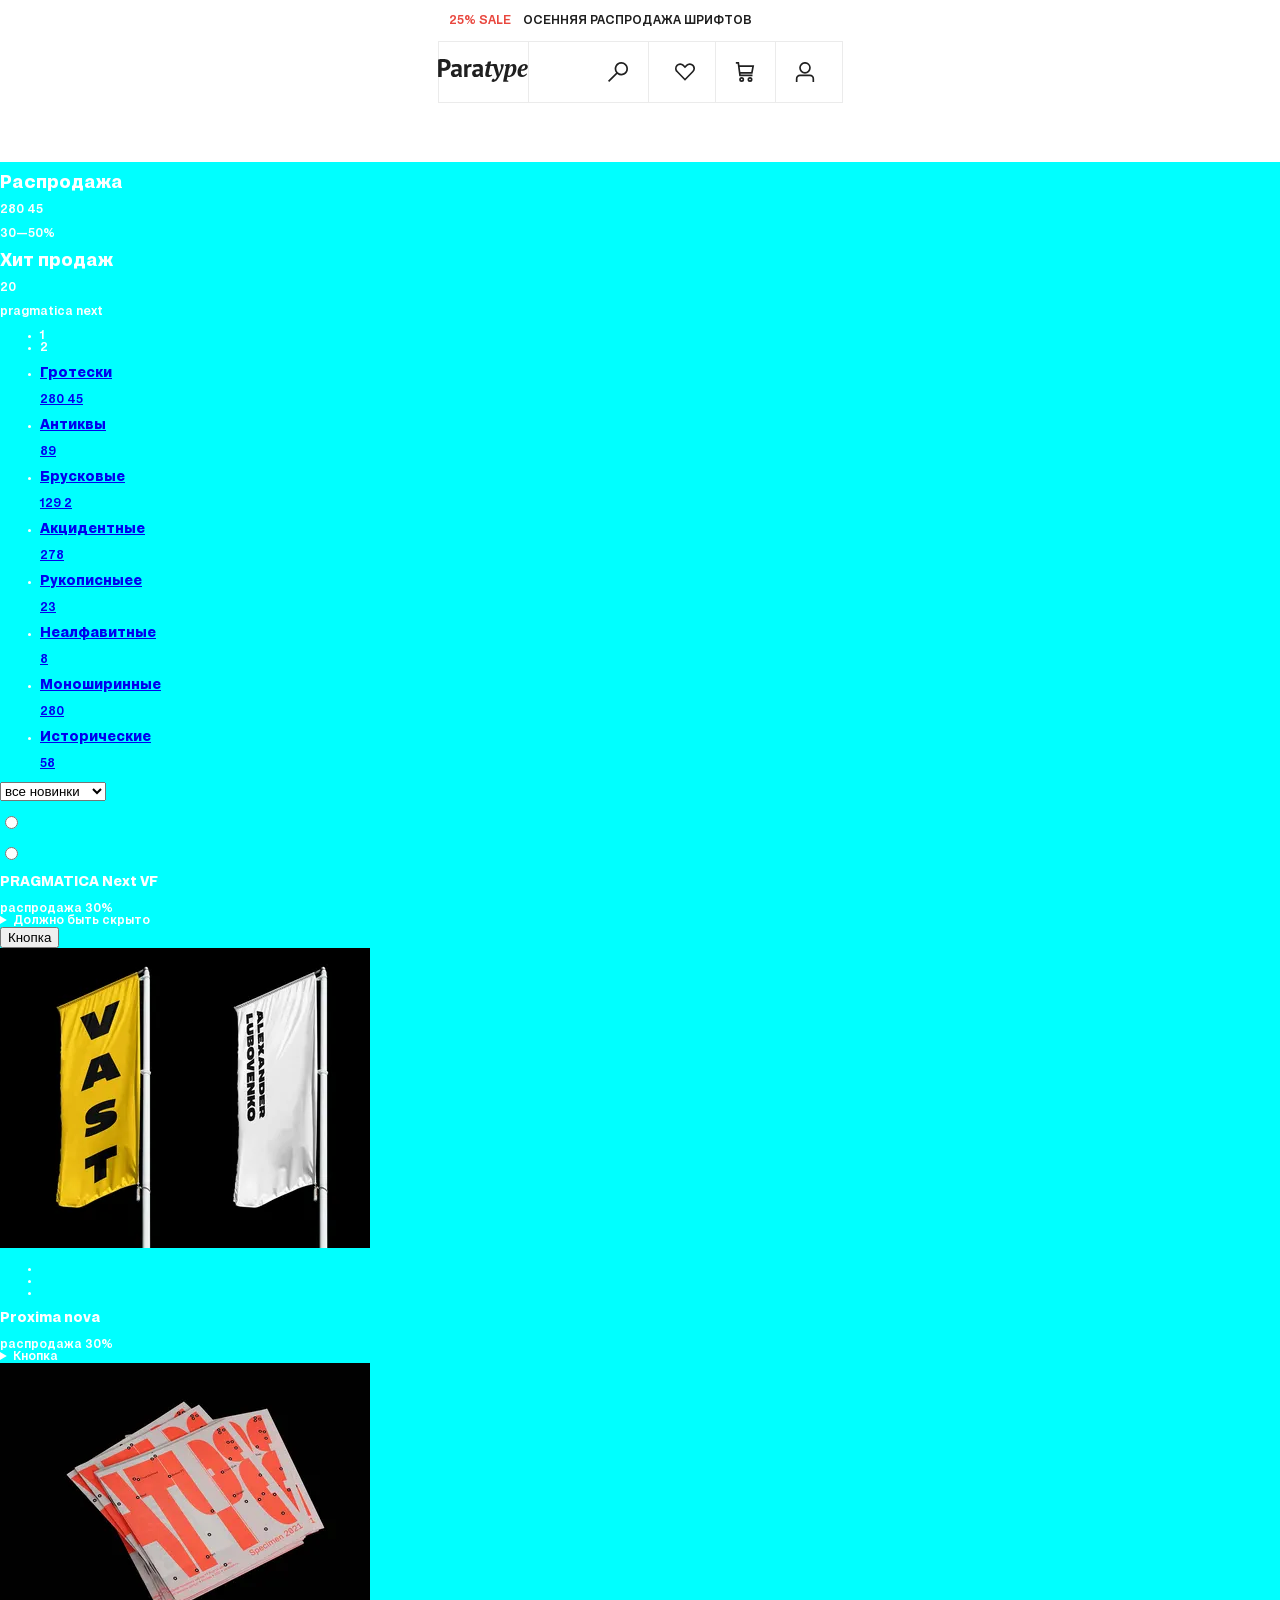
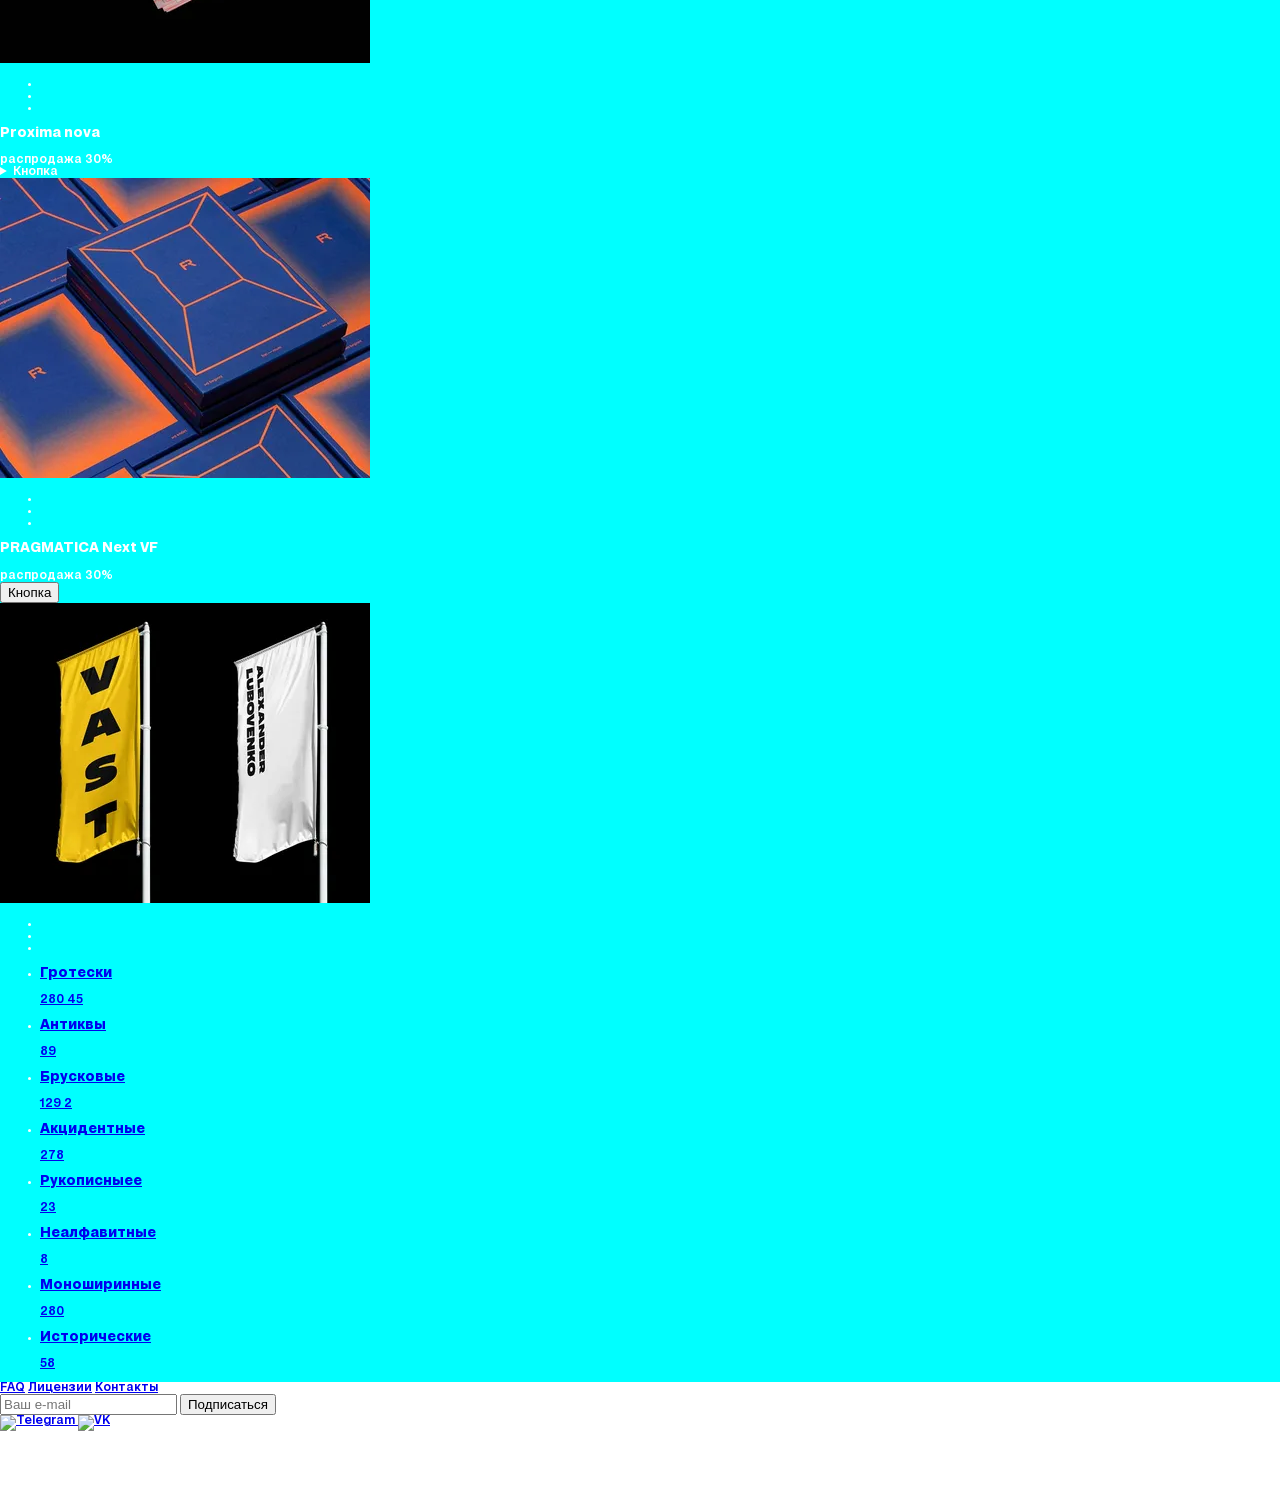
==== commit 82e04322: "Deploying to gh-pages from @ VadimPinyagin/paratype@5cb61f8b8aedbae953945af4d6f8c1f014b0be18 🚀" ====
--- a/index.html
+++ b/index.html
@@ -1,6 +1,6 @@
-<!DOCTYPE html><html class="page" lang="ru"><head><meta charset="UTF-8"><title>Паратайп — 1000+ шрифтов для ваших проектов</title><meta name="viewport" content="width=device-width,initial-scale=1"><link rel="preload" href="../source/fonts/pragmatica-next_vf.woff" type="font/woff" as="font"><link rel="preload" href="../source/fonts/pragmatica-next_vf.woff2" type="font/woff2" as="font"><link rel="stylesheet" href="styles/styles.css"><script src="scripts/index.js" defer="defer"></script></head><body class="page__body"><header class="header"><a class="header__special special" href="#"><span class="special__discount">25% Sale</span> <span class="special__text">осенняя распродажа шрифтов</span></a><nav class="header__nav nav nav__list--is-close"><a class="header__logo logo" href="index.html" aria-current="page"><span class="visually-hidden">На главную страницу</span> <span class="logo__date-fondation">Основано в 1998</span><picture><source type="image/svg+xml" width="202" height="59" media="(min-width: 1025px)" srcset="images/logo-desktop.svg"><img class="logo__image logo__image--icon" width="40" height="33" src="images/logo-mobile.svg" alt="Логотип Paratype"></picture></a><button class="nav__btn btn-burger" type="button"><span class="visually-hidden">Открыть/закрыть меню</span></button><ul class="nav__list"><li class="nav__list-item theme"><div class="theme__toggle-block"><p class="theme__toggle-item"><label class="visually-hidden" for="light">Светлая</label> <input class="theme__toggle-radio" type="radio" name="theme-toggle" id="light" value="light" title="Светлая"></p><p class="theme__toggle-item"><label class="visually-hidden" for="dark">Тёмная</label> <input class="theme__toggle-radio" type="radio" name="theme-toggle" id="dark" value="dark" title="Тёмная"></p></div></li><li class="nav__list-item"><ul class="main-nav-list"><li class="main-nav-list__item"><a class="main-nav-list__link" href="#">Каталог</a></li><li class="main-nav-list__item"><a class="main-nav-list__link" href="#">Коллекции</a></li><li class="main-nav-list__item"><a class="main-nav-list__link" href="#">Компания</a></li><li class="main-nav-list__item"><a class="main-nav-list__link" href="#">Справочник</a></li></ul></li><li class="nav__list-item"><ul class="account-list"><li class="account-list__item"><h2 class="account-list__title">Мой профиль</h2></li><li class="account-list__item"><a class="account-list__link" href="#">войти</a></li><li class="account-list__item"><a class="account-list__link" href="#">зарегистрироваться</a></li></ul></li><li class="nav__list-item"><ul class="support-nav"><li class="support-nav__item"><a class="support-nav__link" href="#">FAQ</a></li><li class="support-nav__item"><a class="support-nav__link" href="#">Лицензии</a></li><li class="support-nav__item"><a class="support-nav__link" href="#">Возврат и замена</a></li><li class="support-nav__item"><a class="support-nav__link" href="#">Контакты</a></li></ul></li></ul><a class="nav__search search" href="#"><span class="visually-hidden">Поиск по сайту</span></a><ul class="nav__user-list user-list"><li class="user-list__item"><a class="user-list__favorites" href="#"><span class="visually-hidden">в избранном</span></a></li><li class="user-list__item"><a class="user-list__cart" href="#"><span class="visually-hidden">в корзине</span></a></li><li class="user-list__item"><a class="user-list__account" href="#"><span class="visually-hidden">мой аккаунт</span></a></li></ul></nav><div class="social-copyright"><div class="social-copyright__icons"><a class="social-copyright__icon" href="#"></a> <a class="social-copyright__icon" href="#"></a></div><p class="social-copyright__text">&copy; 1998–2023. Паратайп. Все авторские права защищены.</p><p class="social-copyright__design">Дизайн Wemakefab</p></div></header><main class="main"><h1 class="visually-hidden">Паратайп — российская компания в области изготовления шрифтов</h1><section class="promotions"><div class="container promotions__container"><div class="promotions__sale"><h2 class="promotions__title">Распродажа</h2><span class="promotions__catalog-number">280</span> <span class="update-marker">45</span><p class="promotions__text">30—50%</p></div><div class="promotions__hit"><h2 class="promotions__title">Хит продаж</h2><span class="promotions__catalog-number">20</span> <span class="update-marker hidden"></span><p class="promotions__text">pragmatica next</p></div><ul class="promotions__pagination"><li class="promotions__pagination-item promotions__pagination-item--active">1</li><li class="promotions__pagination-item">2</li></ul></div></section><section class="swiper"><h2 class="swiper__title visually-hidden">Каталог шрифтов</h2><ul class="swiper__list"><li class="swiper__list-item"><a class="swiper__link" href="#"><h3 class="swiper__element-title">Гротески</h3><span class="swiper__catalog-number">280</span> <span class="update-marker">45</span></a></li><li class="swiper__list-item"><a class="swiper__link" href="#"><h3 class="swiper__element-title">Антиквы</h3><span class="swiper__catalog-number">89</span> <span class="update-marker hidden"></span></a></li><li class="swiper__list-item"><a class="swiper__link" href="#"><h3 class="swiper__element-title">Брусковые</h3><span class="swiper__catalog-number">129</span> <span class="update-marker">2</span></a></li><li class="swiper__list-item"><a class="swiper__link" href="#"><h3 class="swiper__element-title">Акцидентные</h3><span class="swiper__catalog-number">278</span> <span class="update-marker hidden"></span></a></li><li class="swiper__list-item"><a class="swiper__link" href="#"><h3 class="swiper__element-title">Рукописныее</h3><span class="swiper__catalog-number">23</span> <span class="update-marker hidden"></span></a></li><li class="swiper__list-item"><a class="swiper__link" href="#"><h3 class="swiper__element-title">Неалфавитные</h3><span class="swiper__catalog-number">8</span> <span class="update-marker hidden"></span></a></li><li class="swiper__list-item"><a class="swiper__link" href="#"><h3 class="swiper__element-title">Моноширинные</h3><span class="swiper__catalog-number">280</span> <span class="update-marker hidden"></span></a></li><li class="swiper__list-item"><a class="swiper__link" href="#"><h3 class="swiper__element-title">Исторические</h3><span class="swiper__catalog-number">58</span> <span class="update-marker hidden"></span></a></li></ul></section><section class="sorting"><h2 class="visually-hidden">Сортировка</h2><div class="container sorting__container"><select class="sorting__select" aria-label="Сортировка" name="sorting"><option value="new" selected="selected">все новинки</option><option value="sale">распродажа</option><option value="recommend">рекомендуем</option><option value="bestseller">бестселлеры</option></select><div class="sorting__view"><p class="sorting__view-card"><label class="visually-hidden" for="view-card"></label> <input class="sorting__view-radio" type="radio" name="sorting-view" id="view-card" value="view-card" title="Вид карточками"></p><p class="sorting__view-list"><label class="visually-hidden" for="view-list"></label> <input class="sorting__view-radio" type="radio" name="sorting-view" id="view-list" value="view-list" title="Вид списком"></p></div></div></section><section class="catalog"><div class="container catalog__container"><h2 class="visually-hidden">Каталог шрифтов</h2><article class="catalog__item product"><h3 class="product">PRAGMATICA Next VF</h3><span class="product__label label">распродажа</span> <span class="product__sale sale-percent">30%</span><details class="product__content"><summary>Должно быть скрыто</summary><div class="product__cotnainer"><p class="product__format">opentype</p><dl class="product__list example"><dt class="example__description">начертаний</dt><dd class="example__value">8</dd><dt class="example__description">языки</dt><dd class="example__value">92</dd></dl><p class="product__style">гротеск</p><p class="product__price"><span class="product__price-from">От</span>&nbsp;2&nbsp;250&nbsp;₽</p></div><div class="tags"><span class="tags__element">десктоп</span> <span class="tags__element">веб</span></div></details><button>Кнопка</button><div class="product__slider-container"><picture><img class="product__slider-image" src="images/pragmatica-next-vf-mobile@1x.png" srcset="images/pragmatica-next-vf-mobile@1x.webp, images/pragmatica-next-vf-mobile@2x.webp 2x" width="370" height="30" alt="Два флага на флагштоках, на черном фоне: желтый с надписью 'VAST', белый с надписью 'ALEXANDER LUBOVENKO."></picture><ul class="product__slider-pagination pagination"><li class="pagination__item"></li><li class="pagination__item"></li><li class="pagination__item"></li></ul></div></article><article class="catalog__item product"><h3 class="product">Proxima nova</h3><span class="product__label label">распродажа</span> <span class="product__sale sale-percent">30%</span><details class="product__content"><summary>Кнопка</summary><div class="product__cotnainer"><p class="product__format">opentype</p><dl class="product__list example"><dt class="example__description">начертаний</dt><dd class="example__value">8</dd><dt class="example__description">языки</dt><dd class="example__value">92</dd></dl><p class="product__style">гротеск</p><p class="product__price"><span class="product__price-from">От</span>&nbsp;2&nbsp;250&nbsp;₽</p></div><div class="tags"><span class="tags__element">десктоп</span> <span class="tags__element">веб</span></div></details><div class="product__slider-container"><picture><img class="product__slider-image" src="images/proxima-nova-mobile@1x.png" srcset="images/proxima-nova-mobile@1x.webp, images/proxima-nova-mobile@2x.webp 2x" width="370" height="30" alt="Синяя обложка книги с оранжевыми элементами дизайна, расположенные на фоне других книг с аналогичным оформлением."></picture><ul class="product__slider-pagination pagination"><li class="pagination__item"></li><li class="pagination__item"></li><li class="pagination__item"></li></ul></div></article><article class="catalog__item product"><h3 class="product">Proxima nova</h3><span class="product__label label">распродажа</span> <span class="product__sale sale-percent hidden">30%</span><details class="product__content"><summary>Кнопка</summary><div class="product__cotnainer"><p class="product__format">opentype</p><dl class="product__list example"><dt class="example__description">начертаний</dt><dd class="example__value">8</dd><dt class="example__description">языки</dt><dd class="example__value">92</dd></dl><p class="product__style">гротеск</p><p class="product__price"><span class="product__price-from">От</span>&nbsp;2&nbsp;250&nbsp;₽</p></div><div class="tags"><span class="tags__element">десктоп</span> <span class="tags__element">веб</span></div></details><div class="product__slider-container"><picture><img class="product__slider-image" src="images/magistral-pt-mobile@1x.png" srcset="images/magistral-pt-mobile@1x.webp, images/magistral-pt-mobile@2x.webp 2x" width="370" height="30" alt="Стопка образцов типографики с красными элементами на белом фоне"></picture><ul class="product__slider-pagination pagination"><li class="pagination__item"></li><li class="pagination__item"></li><li class="pagination__item"></li></ul></div></article><article class="catalog__item product"><h3 class="product">PRAGMATICA Next VF</h3><span class="product__label label">распродажа</span> <span class="product__sale sale-percent">30%</span><details class="product__content" id="product-details"><summary style="display: none;">Должно быть скрыто</summary><div class="product__cotnainer"><p class="product__format">opentype</p><dl class="product__list example"><dt class="example__description">начертаний</dt><dd class="example__value">8</dd><dt class="example__description">языки</dt><dd class="example__value">92</dd></dl><p class="product__style">гротеск</p><p class="product__price"><span class="product__price-from">От</span>&nbsp;2&nbsp;250&nbsp;₽</p></div><div class="tags"><span class="tags__element">десктоп</span> <span class="tags__element">веб</span></div></details><button id="toggle-button">Кнопка</button><div class="product__slider-container"><picture><img class="product__slider-image" src="images/pragmatica-next-vf-mobile@1x.png" srcset="images/pragmatica-next-vf-mobile@1x.webp, images/pragmatica-next-vf-mobile@2x.webp 2x" width="370" height="30" alt="Два флага на флагштоках, на черном фоне: желтый с надписью 'VAST', белый с надписью 'ALEXANDER LUBOVENKO.'"></picture><ul class="product__slider-pagination pagination"><li class="pagination__item"></li><li class="pagination__item"></li><li class="pagination__item"></li></ul></div></article><script>const button = document.getElementById('toggle-button');
+<!DOCTYPE html><html class="page" lang="ru"><head><meta charset="UTF-8"><title>Паратайп — 1000+ шрифтов для ваших проектов</title><meta name="viewport" content="width=device-width,initial-scale=1"><link rel="preload" href="../source/fonts/pragmatica-next_vf.woff" type="font/woff" as="font"><link rel="preload" href="../source/fonts/pragmatica-next_vf.woff2" type="font/woff2" as="font"><link rel="stylesheet" href="styles/styles.css"><script src="scripts/index.js" defer="defer"></script></head><body class="page__body"><header class="header"><div class="container header__container"><a class="header__special special" href="#"><span class="special__discount">25% Sale</span> <span class="special__text">осенняя распродажа шрифтов</span></a><nav class="header__nav nav nav__list--is-close main-nav--nojs"><a class="header__logo logo" href="index.html" aria-current="page"><span class="visually-hidden">На главную страницу</span> <span class="logo__date-fondation">Основано в 1998</span><picture><source type="image/svg+xml" width="202" height="59" media="(min-width: 1025px)" srcset="images/logo-desktop.svg"><img class="logo__image logo__image--icon" width="40" height="33" src="images/logo-mobile.svg" alt="Логотип Paratype"></picture></a><button class="nav__btn btn-burger" type="button"><span class="visually-hidden">Открыть/закрыть меню</span></button><ul class="nav__list"><li class="nav__list-item"><ul class="theme"><li class="theme__toggle-item"><label class="visually-hidden" for="light">Светлая</label> <input class="theme__toggle-radio" type="radio" name="theme-toggle" id="light" value="light" title="Светлая"></li><li class="theme__toggle-item"><label class="visually-hidden" for="dark">Тёмная</label> <input class="theme__toggle-radio" type="radio" name="theme-toggle" id="dark" value="dark" title="Тёмная"></li></ul></li><li class="nav__list-item"><ul class="main-nav-list"><li class="main-nav-list__item"><a class="main-nav-list__link" href="#">Каталог</a></li><li class="main-nav-list__item"><a class="main-nav-list__link" href="#">Коллекции</a></li><li class="main-nav-list__item"><a class="main-nav-list__link" href="#">Компания</a></li><li class="main-nav-list__item"><a class="main-nav-list__link" href="#">Справочник</a></li></ul></li><li class="nav__list-item"><ul class="account-list"><li class="account-list__item"><h2 class="account-list__title">Мой профиль</h2></li><li class="account-list__item"><a class="account-list__link" href="#">войти</a></li><li class="account-list__item"><a class="account-list__link" href="#">зарегистрироваться</a></li></ul></li><li class="nav__list-item"><ul class="support-nav"><li class="support-nav__item"><a class="support-nav__link" href="#">FAQ</a></li><li class="support-nav__item"><a class="support-nav__link" href="#">Лицензии</a></li><li class="support-nav__item"><a class="support-nav__link" href="#">Возврат и замена</a></li><li class="support-nav__item"><a class="support-nav__link" href="#">Контакты</a></li></ul></li></ul><a class="nav__search search" href="#"><span class="visually-hidden">Поиск по сайту</span></a><ul class="nav__user-list user-list"><li class="user-list__item"><a class="user-list__favorites" href="#"><span class="visually-hidden">в избранном</span></a></li><li class="user-list__item"><a class="user-list__cart" href="#"><span class="visually-hidden">в корзине</span></a></li><li class="user-list__item"><a class="user-list__account" href="#"><span class="visually-hidden">мой аккаунт</span></a></li></ul></nav><div class="social-copyright"><div class="social-copyright__icons"><a class="social-copyright__icon" href="#"></a> <a class="social-copyright__icon" href="#"></a></div><p class="social-copyright__text">&copy; 1998–2023. Паратайп. Все авторские права защищены.</p><p class="social-copyright__design">Дизайн Wemakefab</p></div></div></header><main class="main"><h1 class="visually-hidden">Паратайп — российская компания в области изготовления шрифтов</h1><section class="promotions"><div class="container promotions__container"><div class="promotions__sale"><h2 class="promotions__title">Распродажа</h2><span class="promotions__catalog-number">280</span> <span class="update-marker">45</span><p class="promotions__text">30—50%</p></div><div class="promotions__hit"><h2 class="promotions__title">Хит продаж</h2><span class="promotions__catalog-number">20</span> <span class="update-marker hidden"></span><p class="promotions__text">pragmatica next</p></div><ul class="promotions__pagination"><li class="promotions__pagination-item promotions__pagination-item--active">1</li><li class="promotions__pagination-item">2</li></ul></div></section><section class="swiper"><h2 class="swiper__title visually-hidden">Каталог шрифтов</h2><ul class="swiper__list"><li class="swiper__list-item"><a class="swiper__link" href="#"><h3 class="swiper__element-title">Гротески</h3><span class="swiper__catalog-number">280</span> <span class="update-marker">45</span></a></li><li class="swiper__list-item"><a class="swiper__link" href="#"><h3 class="swiper__element-title">Антиквы</h3><span class="swiper__catalog-number">89</span> <span class="update-marker hidden"></span></a></li><li class="swiper__list-item"><a class="swiper__link" href="#"><h3 class="swiper__element-title">Брусковые</h3><span class="swiper__catalog-number">129</span> <span class="update-marker">2</span></a></li><li class="swiper__list-item"><a class="swiper__link" href="#"><h3 class="swiper__element-title">Акцидентные</h3><span class="swiper__catalog-number">278</span> <span class="update-marker hidden"></span></a></li><li class="swiper__list-item"><a class="swiper__link" href="#"><h3 class="swiper__element-title">Рукописныее</h3><span class="swiper__catalog-number">23</span> <span class="update-marker hidden"></span></a></li><li class="swiper__list-item"><a class="swiper__link" href="#"><h3 class="swiper__element-title">Неалфавитные</h3><span class="swiper__catalog-number">8</span> <span class="update-marker hidden"></span></a></li><li class="swiper__list-item"><a class="swiper__link" href="#"><h3 class="swiper__element-title">Моноширинные</h3><span class="swiper__catalog-number">280</span> <span class="update-marker hidden"></span></a></li><li class="swiper__list-item"><a class="swiper__link" href="#"><h3 class="swiper__element-title">Исторические</h3><span class="swiper__catalog-number">58</span> <span class="update-marker hidden"></span></a></li></ul></section><section class="sorting"><h2 class="visually-hidden">Сортировка</h2><div class="container sorting__container"><select class="sorting__select" aria-label="Сортировка" name="sorting"><option value="new" selected="selected">все новинки</option><option value="sale">распродажа</option><option value="recommend">рекомендуем</option><option value="bestseller">бестселлеры</option></select><div class="sorting__view"><p class="sorting__view-card"><label class="visually-hidden" for="view-card"></label> <input class="sorting__view-radio" type="radio" name="sorting-view" id="view-card" value="view-card" title="Вид карточками"></p><p class="sorting__view-list"><label class="visually-hidden" for="view-list"></label> <input class="sorting__view-radio" type="radio" name="sorting-view" id="view-list" value="view-list" title="Вид списком"></p></div></div></section><section class="catalog"><div class="container catalog__container"><h2 class="visually-hidden">Каталог шрифтов</h2><article class="catalog__item product"><h3 class="product">PRAGMATICA Next VF</h3><span class="product__label label">распродажа</span> <span class="product__sale sale-percent">30%</span><details class="product__content"><summary>Должно быть скрыто</summary><div class="product__cotnainer"><p class="product__format">opentype</p><dl class="product__list example"><dt class="example__description">начертаний</dt><dd class="example__value">8</dd><dt class="example__description">языки</dt><dd class="example__value">92</dd></dl><p class="product__style">гротеск</p><p class="product__price"><span class="product__price-from">От</span>&nbsp;2&nbsp;250&nbsp;₽</p></div><div class="tags"><span class="tags__element">десктоп</span> <span class="tags__element">веб</span></div></details><button>Кнопка</button><div class="product__slider-container"><picture><img class="product__slider-image" src="images/pragmatica-next-vf-mobile@1x.png" srcset="images/pragmatica-next-vf-mobile@1x.webp, images/pragmatica-next-vf-mobile@2x.webp 2x" width="370" height="30" alt="Два флага на флагштоках, на черном фоне: желтый с надписью 'VAST', белый с надписью 'ALEXANDER LUBOVENKO."></picture><ul class="product__slider-pagination pagination"><li class="pagination__item"></li><li class="pagination__item"></li><li class="pagination__item"></li></ul></div></article><article class="catalog__item product"><h3 class="product">Proxima nova</h3><span class="product__label label">распродажа</span> <span class="product__sale sale-percent">30%</span><details class="product__content"><summary>Кнопка</summary><div class="product__cotnainer"><p class="product__format">opentype</p><dl class="product__list example"><dt class="example__description">начертаний</dt><dd class="example__value">8</dd><dt class="example__description">языки</dt><dd class="example__value">92</dd></dl><p class="product__style">гротеск</p><p class="product__price"><span class="product__price-from">От</span>&nbsp;2&nbsp;250&nbsp;₽</p></div><div class="tags"><span class="tags__element">десктоп</span> <span class="tags__element">веб</span></div></details><div class="product__slider-container"><picture><img class="product__slider-image" src="images/proxima-nova-mobile@1x.png" srcset="images/proxima-nova-mobile@1x.webp, images/proxima-nova-mobile@2x.webp 2x" width="370" height="30" alt="Синяя обложка книги с оранжевыми элементами дизайна, расположенные на фоне других книг с аналогичным оформлением."></picture><ul class="product__slider-pagination pagination"><li class="pagination__item"></li><li class="pagination__item"></li><li class="pagination__item"></li></ul></div></article><article class="catalog__item product"><h3 class="product">Proxima nova</h3><span class="product__label label">распродажа</span> <span class="product__sale sale-percent hidden">30%</span><details class="product__content"><summary>Кнопка</summary><div class="product__cotnainer"><p class="product__format">opentype</p><dl class="product__list example"><dt class="example__description">начертаний</dt><dd class="example__value">8</dd><dt class="example__description">языки</dt><dd class="example__value">92</dd></dl><p class="product__style">гротеск</p><p class="product__price"><span class="product__price-from">От</span>&nbsp;2&nbsp;250&nbsp;₽</p></div><div class="tags"><span class="tags__element">десктоп</span> <span class="tags__element">веб</span></div></details><div class="product__slider-container"><picture><img class="product__slider-image" src="images/magistral-pt-mobile@1x.png" srcset="images/magistral-pt-mobile@1x.webp, images/magistral-pt-mobile@2x.webp 2x" width="370" height="30" alt="Стопка образцов типографики с красными элементами на белом фоне"></picture><ul class="product__slider-pagination pagination"><li class="pagination__item"></li><li class="pagination__item"></li><li class="pagination__item"></li></ul></div></article><article class="catalog__item product"><h3 class="product">PRAGMATICA Next VF</h3><span class="product__label label">распродажа</span> <span class="product__sale sale-percent">30%</span><details class="product__content" id="product-details"><summary style="display: none;">Должно быть скрыто</summary><div class="product__cotnainer"><p class="product__format">opentype</p><dl class="product__list example"><dt class="example__description">начертаний</dt><dd class="example__value">8</dd><dt class="example__description">языки</dt><dd class="example__value">92</dd></dl><p class="product__style">гротеск</p><p class="product__price"><span class="product__price-from">От</span>&nbsp;2&nbsp;250&nbsp;₽</p></div><div class="tags"><span class="tags__element">десктоп</span> <span class="tags__element">веб</span></div></details><button id="toggle-button">Кнопка</button><div class="product__slider-container"><picture><img class="product__slider-image" src="images/pragmatica-next-vf-mobile@1x.png" srcset="images/pragmatica-next-vf-mobile@1x.webp, images/pragmatica-next-vf-mobile@2x.webp 2x" width="370" height="30" alt="Два флага на флагштоках, на черном фоне: желтый с надписью 'VAST', белый с надписью 'ALEXANDER LUBOVENKO.'"></picture><ul class="product__slider-pagination pagination"><li class="pagination__item"></li><li class="pagination__item"></li><li class="pagination__item"></li></ul></div></article><script>const button = document.getElementById('toggle-button');
     const details = document.getElementById('product-details');
 
     button.addEventListener('click', () => {
         details.open = !details.open;
-    });</script></div></section><section class="swiper"><h2 class="swiper__title visually-hidden">Каталог шрифтов</h2><ul class="swiper__list"><li class="swiper__list-item"><a class="swiper__link" href="#"><h3 class="swiper__element-title">Гротески</h3><span class="swiper__catalog-number">280</span> <span class="update-marker">45</span></a></li><li class="swiper__list-item"><a class="swiper__link" href="#"><h3 class="swiper__element-title">Антиквы</h3><span class="swiper__catalog-number">89</span> <span class="update-marker hidden"></span></a></li><li class="swiper__list-item"><a class="swiper__link" href="#"><h3 class="swiper__element-title">Брусковые</h3><span class="swiper__catalog-number">129</span> <span class="update-marker">2</span></a></li><li class="swiper__list-item"><a class="swiper__link" href="#"><h3 class="swiper__element-title">Акцидентные</h3><span class="swiper__catalog-number">278</span> <span class="update-marker hidden"></span></a></li><li class="swiper__list-item"><a class="swiper__link" href="#"><h3 class="swiper__element-title">Рукописныее</h3><span class="swiper__catalog-number">23</span> <span class="update-marker hidden"></span></a></li><li class="swiper__list-item"><a class="swiper__link" href="#"><h3 class="swiper__element-title">Неалфавитные</h3><span class="swiper__catalog-number">8</span> <span class="update-marker hidden"></span></a></li><li class="swiper__list-item"><a class="swiper__link" href="#"><h3 class="swiper__element-title">Моноширинные</h3><span class="swiper__catalog-number">280</span> <span class="update-marker hidden"></span></a></li><li class="swiper__list-item"><a class="swiper__link" href="#"><h3 class="swiper__element-title">Исторические</h3><span class="swiper__catalog-number">58</span> <span class="update-marker hidden"></span></a></li></ul></section></main><footer class="footer"><div class="container footer__container"><div class="footer__links-wrapper"><a class="footer__link" href="#">FAQ</a> <a class="footer__link" href="#">Лицензии</a> <a class="footer__link" href="#">Контакты</a></div><form class="footer__subscribe-form subscribe" action="https://echo.htmlacademy.ru" method="post"><label class="visually-hidden" for="subscribe-email">Введите ваш email</label> <input class="subscribe-input" id="subscribe-email" name="subscribe-email" type="email" placeholder="Ваш e-mail" required=""> <button class="subscribe-button button" type="submit" value="Подписаться">Подписаться</button></form><div class="social-copyright"><div class="social-copyright__icons"><a class="social-copyright__icon" href="#"><img src="#" alt="Telegram" width="40" height="40"> </a><a class="social-copyright__icon" href="#"><img src="#" alt="VK" width="40" height="40"></a></div><p class="social-copyright__text">&copy; 1998–2023. Паратайп. Все авторские права защищены.</p><p class="social-copyright__design">Дизайн Wemakefab</p></div></div></footer></body></html>+    });</script></div></section><section class="swiper"><h2 class="swiper__title visually-hidden">Каталог шрифтов</h2><ul class="swiper__list"><li class="swiper__list-item"><a class="swiper__link" href="#"><h3 class="swiper__element-title">Гротески</h3><span class="swiper__catalog-number">280</span> <span class="update-marker">45</span></a></li><li class="swiper__list-item"><a class="swiper__link" href="#"><h3 class="swiper__element-title">Антиквы</h3><span class="swiper__catalog-number">89</span> <span class="update-marker hidden"></span></a></li><li class="swiper__list-item"><a class="swiper__link" href="#"><h3 class="swiper__element-title">Брусковые</h3><span class="swiper__catalog-number">129</span> <span class="update-marker">2</span></a></li><li class="swiper__list-item"><a class="swiper__link" href="#"><h3 class="swiper__element-title">Акцидентные</h3><span class="swiper__catalog-number">278</span> <span class="update-marker hidden"></span></a></li><li class="swiper__list-item"><a class="swiper__link" href="#"><h3 class="swiper__element-title">Рукописныее</h3><span class="swiper__catalog-number">23</span> <span class="update-marker hidden"></span></a></li><li class="swiper__list-item"><a class="swiper__link" href="#"><h3 class="swiper__element-title">Неалфавитные</h3><span class="swiper__catalog-number">8</span> <span class="update-marker hidden"></span></a></li><li class="swiper__list-item"><a class="swiper__link" href="#"><h3 class="swiper__element-title">Моноширинные</h3><span class="swiper__catalog-number">280</span> <span class="update-marker hidden"></span></a></li><li class="swiper__list-item"><a class="swiper__link" href="#"><h3 class="swiper__element-title">Исторические</h3><span class="swiper__catalog-number">58</span> <span class="update-marker hidden"></span></a></li></ul></section></main><footer class="footer"><div class="container footer__container"><div class="footer__links-wrapper"><a class="footer__link" href="#">FAQ</a> <a class="footer__link" href="#">Лицензии</a> <a class="footer__link" href="#">Контакты</a></div><form class="footer__subscribe-form subscribe" action="https://echo.htmlacademy.ru" method="post"><label class="visually-hidden" for="subscribe-email">Введите ваш email</label> <input class="subscribe-input" id="subscribe-email" name="subscribe-email" type="email" placeholder="Ваш e-mail" required=""> <button class="subscribe-button button" type="submit" value="Подписаться">Подписаться</button></form><div class="social-copyright"><div class="social-copyright__icons"><a class="social-copyright__icon" href="#"><img src="#" alt="Telegram" width="40" height="40"> </a><a class="social-copyright__icon" href="#"><img src="#" alt="VK" width="40" height="40"></a></div><p class="social-copyright__text">&copy; 1998–2023. Паратайп. Все авторские права защищены.</p><p class="social-copyright__design">Дизайн Wemakefab</p></div></div></footer><script src="js/main.js" type="module"></script></body></html>
--- a/styles/styles.css
+++ b/styles/styles.css
@@ -1 +1 @@
-:root{--basic-white:#fff;--smoky-white:#f0f0f0;--gray-light:#ebebeb;--pearlescent-light-gray:#999;--black-and-brown:#202020;--almost-black:#101010;--deep-coral:#ff4b41;--carmine-pink:#e9473e}*,:before,:after{box-sizing:border-box}img{object-fit:contain;max-width:100%;height:auto}@font-face{font-family:pragmatica-next_vf;src:url(../fonts/pragmatica-next_vf.woff2)format("woff2"),url(../fonts/pragmatica-next_vf.woff)format("woff");font-weight:100 900;font-style:normal;font-display:swap}.visually-hidden{white-space:nowrap;-webkit-clip-path:inset(100%);clip-path:inset(100%);clip:rect(0 0 0 0);border:0;width:1px;height:1px;margin:-1px;padding:0;position:absolute;overflow:hidden}.header{display:grid}.header .header__logo{box-shadow:1px 0 0 0 var(--gray-light)}.btn-burger{background-color:#0000;border:none;justify-content:center;align-items:center;width:60px;height:60px;padding:0;display:flex}@media (width>=1025px){.btn-burger{display:none}}.logo{justify-content:center;align-items:center;width:90px;height:60px;display:flex}.logo__date-fondation{display:none}.main{background-color:#0ff}.nav{box-shadow:0 0 0 1px var(--gray-light),0 0 0 -1px var(--gray-light);grid-template-columns:89px 60px 60px 1fr;place-items:center;display:grid}.nav .header__special{grid-column:1/5}.nav .header__logo{grid-area:2/1}.nav .nav__btn{box-shadow:1px 0 0 0 var(--gray-light);grid-area:2/2}.nav .nav__search{box-shadow:1px 0 0 0 var(--gray-light);grid-area:2/3}.nav .nav__user-list{grid-area:2/4}.nav__list--is-close .nav__list{display:none}.nav__list--is-close .nav__btn:before{content:"";background-color:#000;width:20px;height:2px;display:block;top:20px;left:20px;box-shadow:0 -7px #000,0 7px #000}.page{box-sizing:border-box;height:100vh;font-family:pragmatica-next_vf,Arial,Helvetica,sans-serif;font-size:12px;font-weight:600;line-height:100%;overflow-x:hidden}.page__body{color:var(--basic-white);flex-direction:column;min-width:max-content;min-height:100vh;margin:0;display:flex;position:relative;overflow-x:hidden}.search{justify-content:center;align-items:center;width:60px;height:60px;display:flex}.search:before{content:"";background-image:url(../icons/stack.svg#search-icon);width:20px;height:20px;display:block}.special{text-transform:uppercase;color:var(--black-and-brown);column-gap:12px;padding-block:15px;padding-inline:10px 90px;text-decoration:none;display:flex}.special .special__discount{color:var(--carmine-pink)}.user-list{margin:0;padding:0;list-style:none;display:flex}.user-list .user-list__favorites{box-shadow:1px 0 0 0 var(--gray-light);justify-content:center;align-items:center;width:60px;height:60px;display:flex}.user-list .user-list__favorites:before{content:"";background-image:url(../icons/stack.svg#favorites-icon);width:20px;height:20px;display:block}.user-list .user-list__cart{box-shadow:1px 0 0 0 var(--gray-light);justify-content:center;align-items:center;width:60px;height:60px;display:flex}.user-list .user-list__cart:before{content:"";background-image:url(../icons/stack.svg#cart-icon);width:20px;height:20px;display:block}.user-list .user-list__account{justify-content:center;align-items:center;width:60px;height:60px;display:flex}.user-list .user-list__account:before{content:"";background-image:url(../icons/stack.svg#account-icon);width:20px;height:20px;display:block}+:root{--basic-white:#fff;--smoky-white:#f0f0f0;--gray-light:#ebebeb;--pearlescent-light-gray:#999;--black-and-brown:#202020;--almost-black:#101010;--deep-coral:#ff4b41;--carmine-pink:#e9473e}*,:before,:after{box-sizing:border-box}img{object-fit:contain;max-width:100%;height:auto}@font-face{font-family:pragmatica-next_vf;src:url(../fonts/pragmatica-next_vf.woff2)format("woff2"),url(../fonts/pragmatica-next_vf.woff)format("woff");font-weight:100 900;font-style:normal;font-display:swap}.visually-hidden{white-space:nowrap;-webkit-clip-path:inset(100%);clip-path:inset(100%);clip:rect(0 0 0 0);border:0;width:1px;height:1px;margin:-1px;padding:0;position:absolute;overflow:hidden}.header{display:grid}.header .header__logo{box-shadow:1px 0 0 0 var(--gray-light)}.account-list{margin:0;padding:0;list-style:none}.account-list .account-list__title{text-transform:uppercase;color:var(--black-and-brown);font-size:24px;font-weight:600;line-height:100%}.account-list .account-list__link{text-transform:uppercase;color:var(--black-and-brown);font-size:12px;font-weight:600;line-height:100%;text-decoration:none;display:inline-block}.btn-burger{border:none;justify-content:center;align-items:center;width:60px;height:60px;padding:0;display:flex;position:relative}@media (width>=1025px){.btn-burger{display:none}}.container{margin:0 auto;position:relative}.logo{justify-content:center;align-items:center;width:90px;height:60px;display:flex}.logo__date-fondation{display:none}.main-nav-list{margin:0;padding:0;list-style:none}.main-nav-list .main-nav-list__link{text-transform:uppercase;color:var(--black-and-brown);font-size:24px;font-weight:600;line-height:100%;text-decoration:none;display:inline-block}.main{background-color:#0ff}.nav{box-shadow:0 0 0 1px var(--gray-light),0 0 0 -1px var(--gray-light);grid-template-columns:89px 60px 60px 1fr;place-items:center;display:grid}.nav .header__special{grid-column:1/5}.nav .header__logo{grid-area:2/1}.nav .nav__btn{box-shadow:1px 0 0 0 var(--gray-light);grid-area:2/2}.nav .nav__search{box-shadow:1px 0 0 0 var(--gray-light);grid-area:2/3}.nav .nav__user-list{grid-area:2/4}.nav__list{margin:0;padding:0;list-style:none}.nav__list--is-close .nav__list{display:none}.nav__list--is-close .nav__btn:before{content:"";background-color:#000;width:20px;height:2px;display:block;box-shadow:0 -7px #000,0 7px #000}.nav__list--is-open .nav__list{background-color:var(--basic-white);z-index:1;grid-column:1/4;width:100%;position:absolute;top:103px}.nav__list--is-open .nav__btn{background-color:var(--deep-coral)}.nav__list--is-open .nav__btn:before,.nav__list--is-open .nav__btn:after{content:"";background-color:var(--basic-white);box-shadow:none;width:20px;height:1px;position:absolute;transform:rotate(45deg)}.nav__list--is-open .nav__btn:after{transform:rotate(-45deg)}.page{box-sizing:border-box;height:100vh;font-family:pragmatica-next_vf,Arial,Helvetica,sans-serif;font-size:12px;font-weight:600;line-height:100%;overflow-x:hidden}.page__body{color:var(--basic-white);flex-direction:column;min-width:max-content;min-height:100vh;margin:0;display:flex;position:relative;overflow-x:hidden}.search{justify-content:center;align-items:center;width:60px;height:60px;display:flex}.search:before{content:"";background-image:url(../icons/stack.svg#search-icon);width:20px;height:20px;display:block}.support-nav{margin:0;padding:0;list-style:none}.support-nav .support-nav__link{text-transform:uppercase;color:var(--black-and-brown);font-size:12px;font-weight:600;line-height:100%;text-decoration:none;display:inline-block}.special{text-transform:uppercase;color:var(--black-and-brown);column-gap:12px;padding-block:15px;padding-inline:10px 90px;text-decoration:none;display:flex}.special .special__discount{color:var(--carmine-pink)}.theme{margin:0;padding:0;list-style:none}.user-list{margin:0;padding:0;list-style:none;display:flex}.user-list .user-list__favorites{box-shadow:1px 0 0 0 var(--gray-light);justify-content:center;align-items:center;width:60px;height:60px;display:flex}.user-list .user-list__favorites:before{content:"";background-image:url(../icons/stack.svg#favorites-icon);width:20px;height:20px;display:block}.user-list .user-list__cart{box-shadow:1px 0 0 0 var(--gray-light);justify-content:center;align-items:center;width:60px;height:60px;display:flex}.user-list .user-list__cart:before{content:"";background-image:url(../icons/stack.svg#cart-icon);width:20px;height:20px;display:block}.user-list .user-list__account{justify-content:center;align-items:center;width:60px;height:60px;display:flex}.user-list .user-list__account:before{content:"";background-image:url(../icons/stack.svg#account-icon);width:20px;height:20px;display:block}
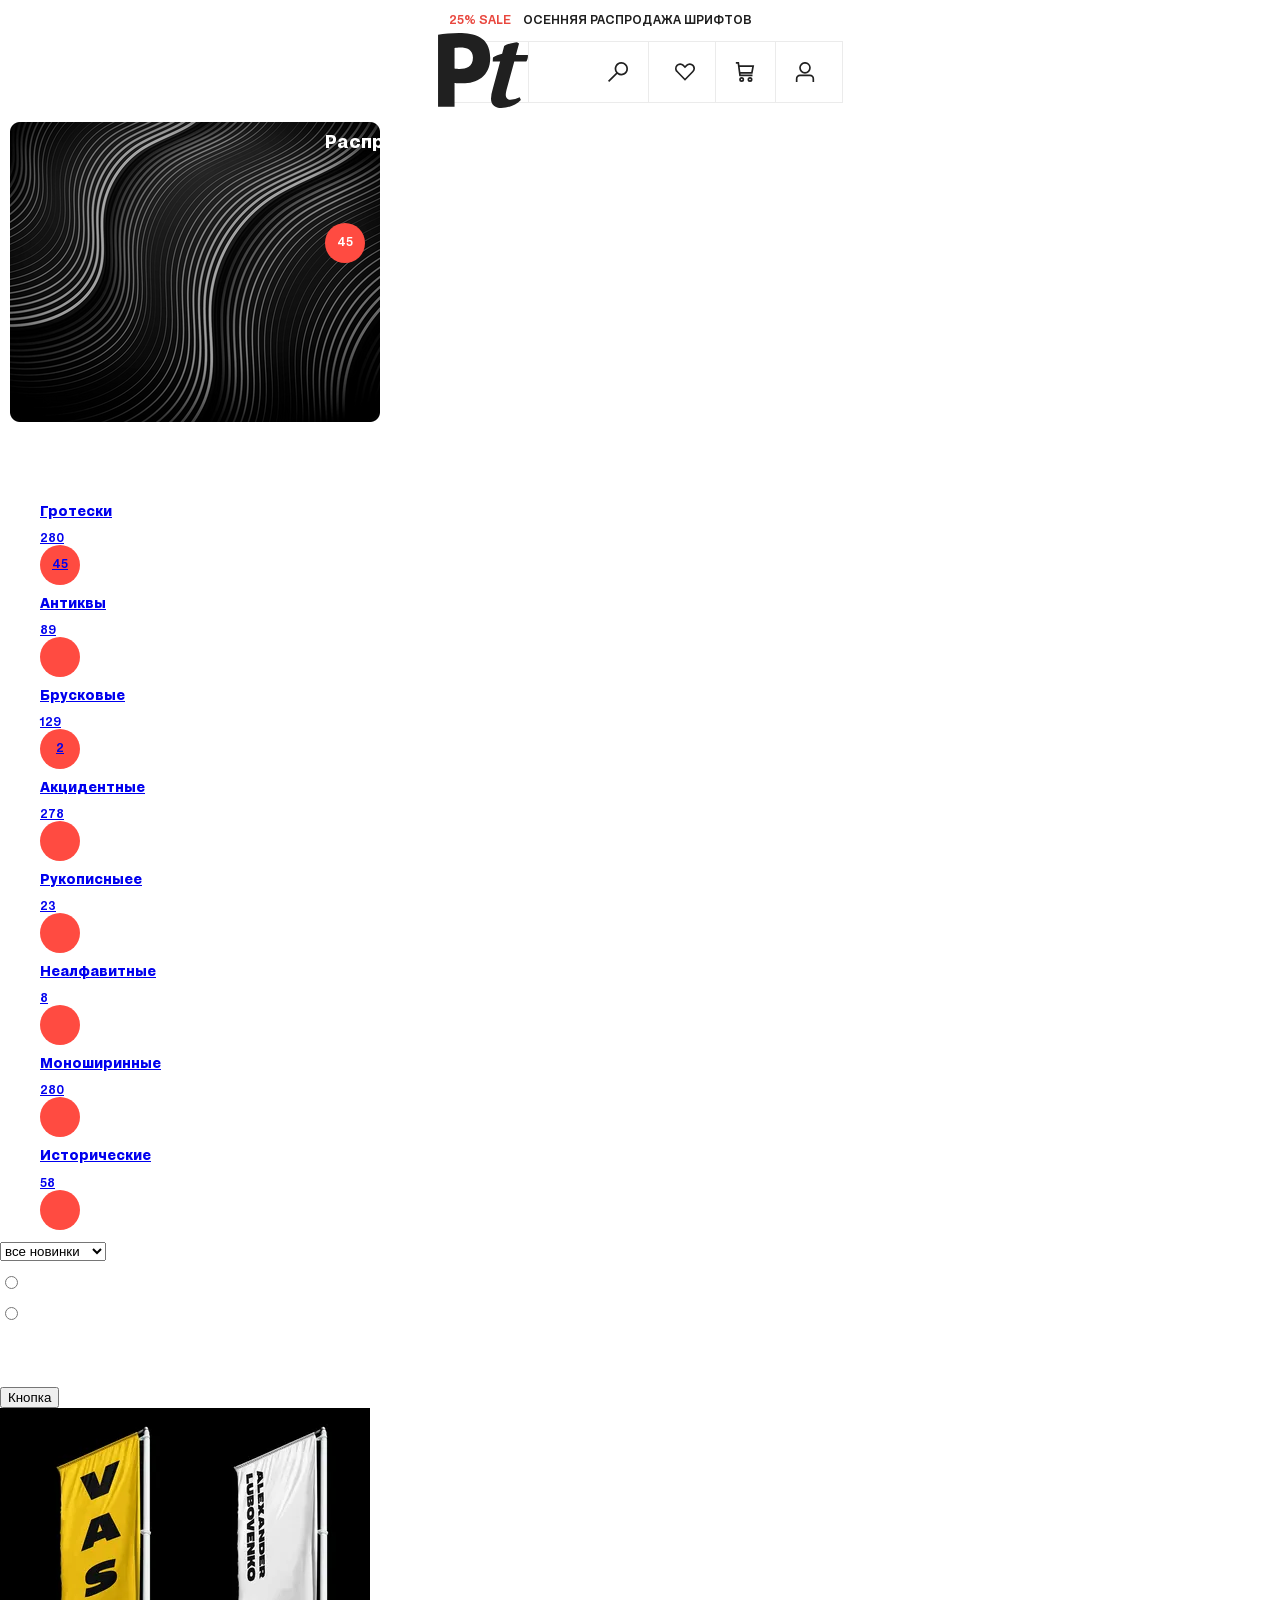
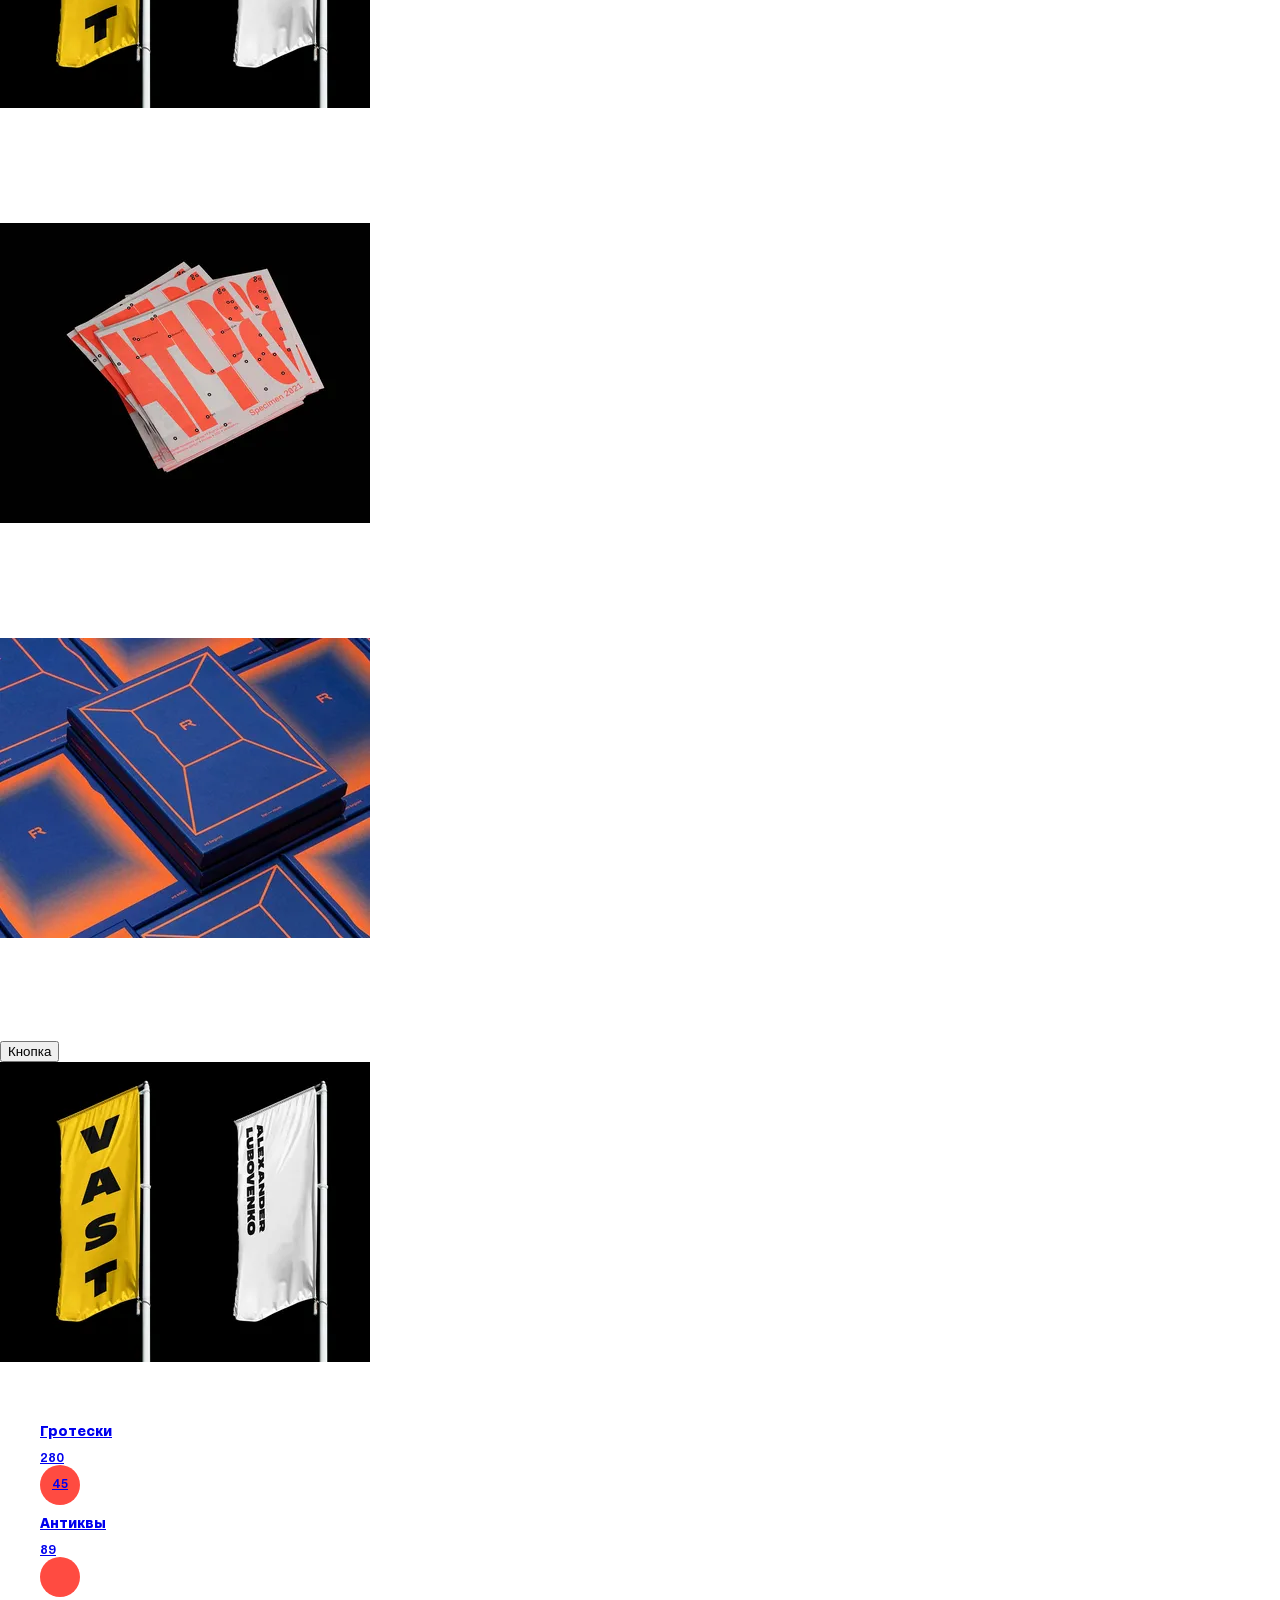
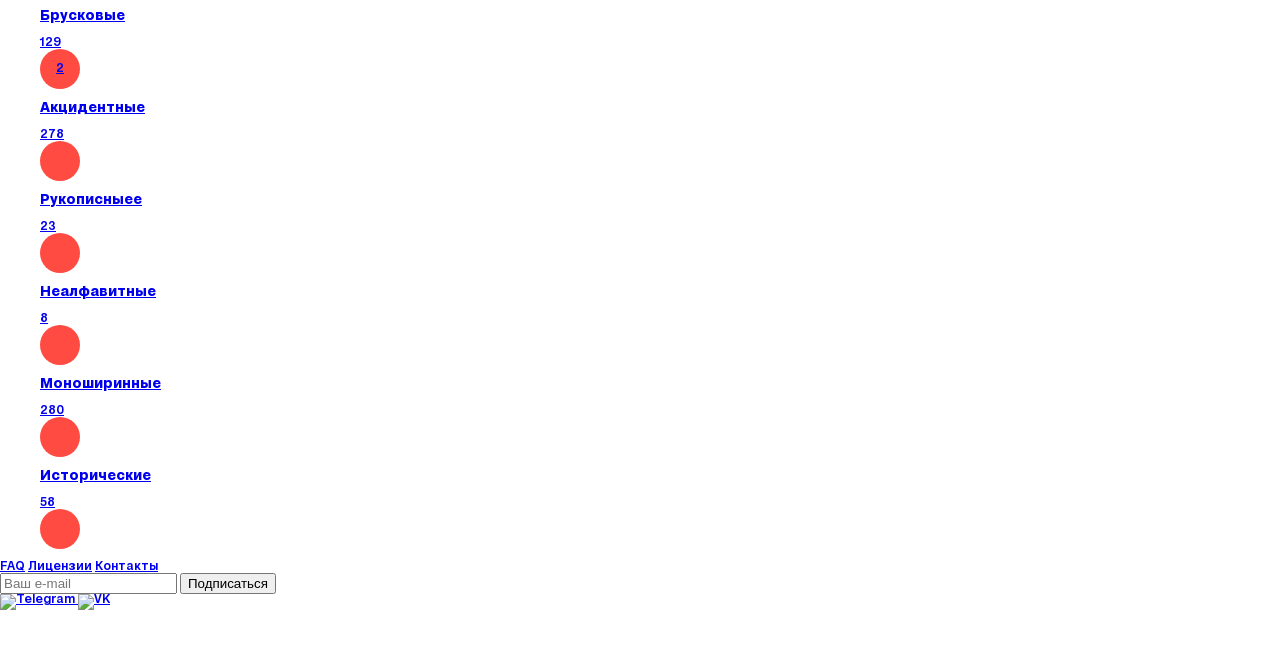
==== commit 32826de2: "Deploying to gh-pages from @ VadimPinyagin/paratype@b85e69cea0bef9c92c6af7818d5274e1c2198554 🚀" ====
--- a/index.html
+++ b/index.html
@@ -1,6 +1,6 @@
-<!DOCTYPE html><html class="page" lang="ru"><head><meta charset="UTF-8"><title>Паратайп — 1000+ шрифтов для ваших проектов</title><meta name="viewport" content="width=device-width,initial-scale=1"><link rel="preload" href="../source/fonts/pragmatica-next_vf.woff" type="font/woff" as="font"><link rel="preload" href="../source/fonts/pragmatica-next_vf.woff2" type="font/woff2" as="font"><link rel="stylesheet" href="styles/styles.css"><script src="scripts/index.js" defer="defer"></script></head><body class="page__body"><header class="header"><div class="container header__container"><a class="header__special special" href="#"><span class="special__discount">25% Sale</span> <span class="special__text">осенняя распродажа шрифтов</span></a><nav class="header__nav nav nav__list--is-close main-nav--nojs"><a class="header__logo logo" href="index.html" aria-current="page"><span class="visually-hidden">На главную страницу</span> <span class="logo__date-fondation">Основано в 1998</span><picture><source type="image/svg+xml" width="202" height="59" media="(min-width: 1025px)" srcset="images/logo-desktop.svg"><img class="logo__image logo__image--icon" width="40" height="33" src="images/logo-mobile.svg" alt="Логотип Paratype"></picture></a><button class="nav__btn btn-burger" type="button"><span class="visually-hidden">Открыть/закрыть меню</span></button><ul class="nav__list"><li class="nav__list-item"><ul class="theme"><li class="theme__toggle-item"><label class="visually-hidden" for="light">Светлая</label> <input class="theme__toggle-radio" type="radio" name="theme-toggle" id="light" value="light" title="Светлая"></li><li class="theme__toggle-item"><label class="visually-hidden" for="dark">Тёмная</label> <input class="theme__toggle-radio" type="radio" name="theme-toggle" id="dark" value="dark" title="Тёмная"></li></ul></li><li class="nav__list-item"><ul class="main-nav-list"><li class="main-nav-list__item"><a class="main-nav-list__link" href="#">Каталог</a></li><li class="main-nav-list__item"><a class="main-nav-list__link" href="#">Коллекции</a></li><li class="main-nav-list__item"><a class="main-nav-list__link" href="#">Компания</a></li><li class="main-nav-list__item"><a class="main-nav-list__link" href="#">Справочник</a></li></ul></li><li class="nav__list-item"><ul class="account-list"><li class="account-list__item"><h2 class="account-list__title">Мой профиль</h2></li><li class="account-list__item"><a class="account-list__link" href="#">войти</a></li><li class="account-list__item"><a class="account-list__link" href="#">зарегистрироваться</a></li></ul></li><li class="nav__list-item"><ul class="support-nav"><li class="support-nav__item"><a class="support-nav__link" href="#">FAQ</a></li><li class="support-nav__item"><a class="support-nav__link" href="#">Лицензии</a></li><li class="support-nav__item"><a class="support-nav__link" href="#">Возврат и замена</a></li><li class="support-nav__item"><a class="support-nav__link" href="#">Контакты</a></li></ul></li></ul><a class="nav__search search" href="#"><span class="visually-hidden">Поиск по сайту</span></a><ul class="nav__user-list user-list"><li class="user-list__item"><a class="user-list__favorites" href="#"><span class="visually-hidden">в избранном</span></a></li><li class="user-list__item"><a class="user-list__cart" href="#"><span class="visually-hidden">в корзине</span></a></li><li class="user-list__item"><a class="user-list__account" href="#"><span class="visually-hidden">мой аккаунт</span></a></li></ul></nav><div class="social-copyright"><div class="social-copyright__icons"><a class="social-copyright__icon" href="#"></a> <a class="social-copyright__icon" href="#"></a></div><p class="social-copyright__text">&copy; 1998–2023. Паратайп. Все авторские права защищены.</p><p class="social-copyright__design">Дизайн Wemakefab</p></div></div></header><main class="main"><h1 class="visually-hidden">Паратайп — российская компания в области изготовления шрифтов</h1><section class="promotions"><div class="container promotions__container"><div class="promotions__sale"><h2 class="promotions__title">Распродажа</h2><span class="promotions__catalog-number">280</span> <span class="update-marker">45</span><p class="promotions__text">30—50%</p></div><div class="promotions__hit"><h2 class="promotions__title">Хит продаж</h2><span class="promotions__catalog-number">20</span> <span class="update-marker hidden"></span><p class="promotions__text">pragmatica next</p></div><ul class="promotions__pagination"><li class="promotions__pagination-item promotions__pagination-item--active">1</li><li class="promotions__pagination-item">2</li></ul></div></section><section class="swiper"><h2 class="swiper__title visually-hidden">Каталог шрифтов</h2><ul class="swiper__list"><li class="swiper__list-item"><a class="swiper__link" href="#"><h3 class="swiper__element-title">Гротески</h3><span class="swiper__catalog-number">280</span> <span class="update-marker">45</span></a></li><li class="swiper__list-item"><a class="swiper__link" href="#"><h3 class="swiper__element-title">Антиквы</h3><span class="swiper__catalog-number">89</span> <span class="update-marker hidden"></span></a></li><li class="swiper__list-item"><a class="swiper__link" href="#"><h3 class="swiper__element-title">Брусковые</h3><span class="swiper__catalog-number">129</span> <span class="update-marker">2</span></a></li><li class="swiper__list-item"><a class="swiper__link" href="#"><h3 class="swiper__element-title">Акцидентные</h3><span class="swiper__catalog-number">278</span> <span class="update-marker hidden"></span></a></li><li class="swiper__list-item"><a class="swiper__link" href="#"><h3 class="swiper__element-title">Рукописныее</h3><span class="swiper__catalog-number">23</span> <span class="update-marker hidden"></span></a></li><li class="swiper__list-item"><a class="swiper__link" href="#"><h3 class="swiper__element-title">Неалфавитные</h3><span class="swiper__catalog-number">8</span> <span class="update-marker hidden"></span></a></li><li class="swiper__list-item"><a class="swiper__link" href="#"><h3 class="swiper__element-title">Моноширинные</h3><span class="swiper__catalog-number">280</span> <span class="update-marker hidden"></span></a></li><li class="swiper__list-item"><a class="swiper__link" href="#"><h3 class="swiper__element-title">Исторические</h3><span class="swiper__catalog-number">58</span> <span class="update-marker hidden"></span></a></li></ul></section><section class="sorting"><h2 class="visually-hidden">Сортировка</h2><div class="container sorting__container"><select class="sorting__select" aria-label="Сортировка" name="sorting"><option value="new" selected="selected">все новинки</option><option value="sale">распродажа</option><option value="recommend">рекомендуем</option><option value="bestseller">бестселлеры</option></select><div class="sorting__view"><p class="sorting__view-card"><label class="visually-hidden" for="view-card"></label> <input class="sorting__view-radio" type="radio" name="sorting-view" id="view-card" value="view-card" title="Вид карточками"></p><p class="sorting__view-list"><label class="visually-hidden" for="view-list"></label> <input class="sorting__view-radio" type="radio" name="sorting-view" id="view-list" value="view-list" title="Вид списком"></p></div></div></section><section class="catalog"><div class="container catalog__container"><h2 class="visually-hidden">Каталог шрифтов</h2><article class="catalog__item product"><h3 class="product">PRAGMATICA Next VF</h3><span class="product__label label">распродажа</span> <span class="product__sale sale-percent">30%</span><details class="product__content"><summary>Должно быть скрыто</summary><div class="product__cotnainer"><p class="product__format">opentype</p><dl class="product__list example"><dt class="example__description">начертаний</dt><dd class="example__value">8</dd><dt class="example__description">языки</dt><dd class="example__value">92</dd></dl><p class="product__style">гротеск</p><p class="product__price"><span class="product__price-from">От</span>&nbsp;2&nbsp;250&nbsp;₽</p></div><div class="tags"><span class="tags__element">десктоп</span> <span class="tags__element">веб</span></div></details><button>Кнопка</button><div class="product__slider-container"><picture><img class="product__slider-image" src="images/pragmatica-next-vf-mobile@1x.png" srcset="images/pragmatica-next-vf-mobile@1x.webp, images/pragmatica-next-vf-mobile@2x.webp 2x" width="370" height="30" alt="Два флага на флагштоках, на черном фоне: желтый с надписью 'VAST', белый с надписью 'ALEXANDER LUBOVENKO."></picture><ul class="product__slider-pagination pagination"><li class="pagination__item"></li><li class="pagination__item"></li><li class="pagination__item"></li></ul></div></article><article class="catalog__item product"><h3 class="product">Proxima nova</h3><span class="product__label label">распродажа</span> <span class="product__sale sale-percent">30%</span><details class="product__content"><summary>Кнопка</summary><div class="product__cotnainer"><p class="product__format">opentype</p><dl class="product__list example"><dt class="example__description">начертаний</dt><dd class="example__value">8</dd><dt class="example__description">языки</dt><dd class="example__value">92</dd></dl><p class="product__style">гротеск</p><p class="product__price"><span class="product__price-from">От</span>&nbsp;2&nbsp;250&nbsp;₽</p></div><div class="tags"><span class="tags__element">десктоп</span> <span class="tags__element">веб</span></div></details><div class="product__slider-container"><picture><img class="product__slider-image" src="images/proxima-nova-mobile@1x.png" srcset="images/proxima-nova-mobile@1x.webp, images/proxima-nova-mobile@2x.webp 2x" width="370" height="30" alt="Синяя обложка книги с оранжевыми элементами дизайна, расположенные на фоне других книг с аналогичным оформлением."></picture><ul class="product__slider-pagination pagination"><li class="pagination__item"></li><li class="pagination__item"></li><li class="pagination__item"></li></ul></div></article><article class="catalog__item product"><h3 class="product">Proxima nova</h3><span class="product__label label">распродажа</span> <span class="product__sale sale-percent hidden">30%</span><details class="product__content"><summary>Кнопка</summary><div class="product__cotnainer"><p class="product__format">opentype</p><dl class="product__list example"><dt class="example__description">начертаний</dt><dd class="example__value">8</dd><dt class="example__description">языки</dt><dd class="example__value">92</dd></dl><p class="product__style">гротеск</p><p class="product__price"><span class="product__price-from">От</span>&nbsp;2&nbsp;250&nbsp;₽</p></div><div class="tags"><span class="tags__element">десктоп</span> <span class="tags__element">веб</span></div></details><div class="product__slider-container"><picture><img class="product__slider-image" src="images/magistral-pt-mobile@1x.png" srcset="images/magistral-pt-mobile@1x.webp, images/magistral-pt-mobile@2x.webp 2x" width="370" height="30" alt="Стопка образцов типографики с красными элементами на белом фоне"></picture><ul class="product__slider-pagination pagination"><li class="pagination__item"></li><li class="pagination__item"></li><li class="pagination__item"></li></ul></div></article><article class="catalog__item product"><h3 class="product">PRAGMATICA Next VF</h3><span class="product__label label">распродажа</span> <span class="product__sale sale-percent">30%</span><details class="product__content" id="product-details"><summary style="display: none;">Должно быть скрыто</summary><div class="product__cotnainer"><p class="product__format">opentype</p><dl class="product__list example"><dt class="example__description">начертаний</dt><dd class="example__value">8</dd><dt class="example__description">языки</dt><dd class="example__value">92</dd></dl><p class="product__style">гротеск</p><p class="product__price"><span class="product__price-from">От</span>&nbsp;2&nbsp;250&nbsp;₽</p></div><div class="tags"><span class="tags__element">десктоп</span> <span class="tags__element">веб</span></div></details><button id="toggle-button">Кнопка</button><div class="product__slider-container"><picture><img class="product__slider-image" src="images/pragmatica-next-vf-mobile@1x.png" srcset="images/pragmatica-next-vf-mobile@1x.webp, images/pragmatica-next-vf-mobile@2x.webp 2x" width="370" height="30" alt="Два флага на флагштоках, на черном фоне: желтый с надписью 'VAST', белый с надписью 'ALEXANDER LUBOVENKO.'"></picture><ul class="product__slider-pagination pagination"><li class="pagination__item"></li><li class="pagination__item"></li><li class="pagination__item"></li></ul></div></article><script>const button = document.getElementById('toggle-button');
+<!DOCTYPE html><html class="page" lang="ru"><head><meta charset="UTF-8"><title>Паратайп — 1000+ шрифтов для ваших проектов</title><meta name="viewport" content="width=device-width,initial-scale=1"><link rel="preload" href="../source/fonts/pragmatica-next_vf.woff" type="font/woff" as="font"><link rel="preload" href="../source/fonts/pragmatica-next_vf.woff2" type="font/woff2" as="font"><link rel="stylesheet" href="styles/styles.css"></head><body class="page__body"><header class="header"><div class="container header__container"><a class="header__special special" href="#"><span class="special__discount">25% Sale</span> <span class="special__text">осенняя распродажа шрифтов</span></a><nav class="header__nav nav nav__list--is-close main-nav--nojs"><a class="header__logo logo" href="index.html" aria-current="page"><span class="visually-hidden">На главную страницу</span> <span class="logo__date-fondation">Основано в 1998</span><picture><source type="image/svg+xml" width="202" height="59" media="(min-width: 1025px)" srcset="images/logo-desktop.svg"><img class="logo__image logo__image--icon" width="40" height="33" src="images/logo-mobile.svg" alt="Логотип Paratype"></picture></a><button class="nav__btn btn-burger" type="button"><span class="visually-hidden">Открыть/закрыть меню</span></button><ul class="nav__list"><li class="nav__list-item"><ul class="theme"><li class="theme__toggle-item"><label class="visually-hidden" for="light">Светлая</label> <input class="theme__toggle-radio" type="radio" name="theme-toggle" id="light" value="light" title="Светлая"></li><li class="theme__toggle-item"><label class="visually-hidden" for="dark">Тёмная</label> <input class="theme__toggle-radio" type="radio" name="theme-toggle" id="dark" value="dark" title="Тёмная"></li></ul></li><li class="nav__list-item"><ul class="main-nav-list"><li class="main-nav-list__item"><a class="main-nav-list__link" href="#">Каталог</a></li><li class="main-nav-list__item"><a class="main-nav-list__link" href="#">Коллекции</a></li><li class="main-nav-list__item"><a class="main-nav-list__link" href="#">Компания</a></li><li class="main-nav-list__item"><a class="main-nav-list__link" href="#">Справочник</a></li></ul></li><li class="nav__list-item"><ul class="account-list"><li class="account-list__item"><h2 class="account-list__title">Мой профиль</h2></li><li class="account-list__item"><a class="account-list__link" href="#">войти</a></li><li class="account-list__item"><a class="account-list__link" href="#">зарегистрироваться</a></li></ul></li><li class="nav__list-item"><ul class="support-nav"><li class="support-nav__item"><a class="support-nav__link" href="#">FAQ</a></li><li class="support-nav__item"><a class="support-nav__link" href="#">Лицензии</a></li><li class="support-nav__item"><a class="support-nav__link" href="#">Возврат и замена</a></li><li class="support-nav__item"><a class="support-nav__link" href="#">Контакты</a></li></ul></li><li class="support-nav__item"><div class="social-copyright"><div class="social-copyright__icons"><a class="social-copyright__icon" href="#"></a> <a class="social-copyright__icon" href="#"></a></div><p class="social-copyright__text">&copy; 1998–2023. Паратайп. Все авторские права защищены.</p><p class="social-copyright__design">Дизайн Wemakefab</p></div></li></ul><a class="nav__search search" href="#"><span class="visually-hidden">Поиск по сайту</span></a><ul class="nav__user-list user-list"><li class="user-list__item"><a class="user-list__favorites" href="#"><span class="visually-hidden">в избранном</span></a></li><li class="user-list__item"><a class="user-list__cart" href="#"><span class="visually-hidden">в корзине</span></a></li><li class="user-list__item"><a class="user-list__account" href="#"><span class="visually-hidden">мой аккаунт</span></a></li></ul></nav></div></header><main class="main"><h1 class="visually-hidden">Паратайп — российская компания в области изготовления шрифтов</h1><section class="promotions"><div class="container promotions__container"><div class="promotions__sale"><h2 class="promotions__title">Распродажа</h2><span class="promotions__catalog-number">280</span> <span class="promotions__marker update-marker">45</span><p class="promotions__text">30—50%</p><picture class="promotions__picture"><img class="promotions__image" src="./images/waves-of-shadow@1x.png" width="370" height="300"></picture></div><div class="promotions__hit"><h2 class="promotions__title">Хит продаж</h2><span class="promotions__catalog-number">20</span> <span class="update-marker hidden"></span><p class="promotions__text">pragmatica next</p></div><ul class="promotions__pagination"><li class="promotions__pagination-item promotions__pagination-item--active">1</li><li class="promotions__pagination-item">2</li></ul></div></section><section class="swiper"><h2 class="swiper__title visually-hidden">Каталог шрифтов</h2><ul class="swiper__list"><li class="swiper__list-item"><a class="swiper__link" href="#"><h3 class="swiper__element-title">Гротески</h3><span class="swiper__catalog-number">280</span> <span class="update-marker">45</span></a></li><li class="swiper__list-item"><a class="swiper__link" href="#"><h3 class="swiper__element-title">Антиквы</h3><span class="swiper__catalog-number">89</span> <span class="update-marker hidden"></span></a></li><li class="swiper__list-item"><a class="swiper__link" href="#"><h3 class="swiper__element-title">Брусковые</h3><span class="swiper__catalog-number">129</span> <span class="update-marker">2</span></a></li><li class="swiper__list-item"><a class="swiper__link" href="#"><h3 class="swiper__element-title">Акцидентные</h3><span class="swiper__catalog-number">278</span> <span class="update-marker hidden"></span></a></li><li class="swiper__list-item"><a class="swiper__link" href="#"><h3 class="swiper__element-title">Рукописныее</h3><span class="swiper__catalog-number">23</span> <span class="update-marker hidden"></span></a></li><li class="swiper__list-item"><a class="swiper__link" href="#"><h3 class="swiper__element-title">Неалфавитные</h3><span class="swiper__catalog-number">8</span> <span class="update-marker hidden"></span></a></li><li class="swiper__list-item"><a class="swiper__link" href="#"><h3 class="swiper__element-title">Моноширинные</h3><span class="swiper__catalog-number">280</span> <span class="update-marker hidden"></span></a></li><li class="swiper__list-item"><a class="swiper__link" href="#"><h3 class="swiper__element-title">Исторические</h3><span class="swiper__catalog-number">58</span> <span class="update-marker hidden"></span></a></li></ul></section><section class="sorting"><h2 class="visually-hidden">Сортировка</h2><div class="container sorting__container"><select class="sorting__select" aria-label="Сортировка" name="sorting"><option value="new" selected="selected">все новинки</option><option value="sale">распродажа</option><option value="recommend">рекомендуем</option><option value="bestseller">бестселлеры</option></select><div class="sorting__view"><p class="sorting__view-card"><label class="visually-hidden" for="view-card"></label> <input class="sorting__view-radio" type="radio" name="sorting-view" id="view-card" value="view-card" title="Вид карточками"></p><p class="sorting__view-list"><label class="visually-hidden" for="view-list"></label> <input class="sorting__view-radio" type="radio" name="sorting-view" id="view-list" value="view-list" title="Вид списком"></p></div></div></section><section class="catalog"><div class="container catalog__container"><h2 class="visually-hidden">Каталог шрифтов</h2><article class="catalog__item product"><h3 class="product">PRAGMATICA Next VF</h3><span class="product__label label">распродажа</span> <span class="product__sale sale-percent">30%</span><details class="product__content"><summary>Должно быть скрыто</summary><div class="product__cotnainer"><p class="product__format">opentype</p><dl class="product__list example"><dt class="example__description">начертаний</dt><dd class="example__value">8</dd><dt class="example__description">языки</dt><dd class="example__value">92</dd></dl><p class="product__style">гротеск</p><p class="product__price"><span class="product__price-from">От</span>&nbsp;2&nbsp;250&nbsp;₽</p></div><div class="tags"><span class="tags__element">десктоп</span> <span class="tags__element">веб</span></div></details><button>Кнопка</button><div class="product__slider-container"><picture><img class="product__slider-image" src="images/pragmatica-next-vf-mobile@1x.png" srcset="images/pragmatica-next-vf-mobile@1x.webp, images/pragmatica-next-vf-mobile@2x.webp 2x" width="370" height="30" alt="Два флага на флагштоках, на черном фоне: желтый с надписью 'VAST', белый с надписью 'ALEXANDER LUBOVENKO."></picture><ul class="product__slider-pagination pagination"><li class="pagination__item"></li><li class="pagination__item"></li><li class="pagination__item"></li></ul></div></article><article class="catalog__item product"><h3 class="product">Proxima nova</h3><span class="product__label label">распродажа</span> <span class="product__sale sale-percent">30%</span><details class="product__content"><summary>Кнопка</summary><div class="product__cotnainer"><p class="product__format">opentype</p><dl class="product__list example"><dt class="example__description">начертаний</dt><dd class="example__value">8</dd><dt class="example__description">языки</dt><dd class="example__value">92</dd></dl><p class="product__style">гротеск</p><p class="product__price"><span class="product__price-from">От</span>&nbsp;2&nbsp;250&nbsp;₽</p></div><div class="tags"><span class="tags__element">десктоп</span> <span class="tags__element">веб</span></div></details><div class="product__slider-container"><picture><img class="product__slider-image" src="images/proxima-nova-mobile@1x.png" srcset="images/proxima-nova-mobile@1x.webp, images/proxima-nova-mobile@2x.webp 2x" width="370" height="30" alt="Синяя обложка книги с оранжевыми элементами дизайна, расположенные на фоне других книг с аналогичным оформлением."></picture><ul class="product__slider-pagination pagination"><li class="pagination__item"></li><li class="pagination__item"></li><li class="pagination__item"></li></ul></div></article><article class="catalog__item product"><h3 class="product">Proxima nova</h3><span class="product__label label">распродажа</span> <span class="product__sale sale-percent hidden">30%</span><details class="product__content"><summary>Кнопка</summary><div class="product__cotnainer"><p class="product__format">opentype</p><dl class="product__list example"><dt class="example__description">начертаний</dt><dd class="example__value">8</dd><dt class="example__description">языки</dt><dd class="example__value">92</dd></dl><p class="product__style">гротеск</p><p class="product__price"><span class="product__price-from">От</span>&nbsp;2&nbsp;250&nbsp;₽</p></div><div class="tags"><span class="tags__element">десктоп</span> <span class="tags__element">веб</span></div></details><div class="product__slider-container"><picture><img class="product__slider-image" src="images/magistral-pt-mobile@1x.png" srcset="images/magistral-pt-mobile@1x.webp, images/magistral-pt-mobile@2x.webp 2x" width="370" height="30" alt="Стопка образцов типографики с красными элементами на белом фоне"></picture><ul class="product__slider-pagination pagination"><li class="pagination__item"></li><li class="pagination__item"></li><li class="pagination__item"></li></ul></div></article><article class="catalog__item product"><h3 class="product">PRAGMATICA Next VF</h3><span class="product__label label">распродажа</span> <span class="product__sale sale-percent">30%</span><details class="product__content" id="product-details"><summary style="display: none;">Должно быть скрыто</summary><div class="product__cotnainer"><p class="product__format">opentype</p><dl class="product__list example"><dt class="example__description">начертаний</dt><dd class="example__value">8</dd><dt class="example__description">языки</dt><dd class="example__value">92</dd></dl><p class="product__style">гротеск</p><p class="product__price"><span class="product__price-from">От</span>&nbsp;2&nbsp;250&nbsp;₽</p></div><div class="tags"><span class="tags__element">десктоп</span> <span class="tags__element">веб</span></div></details><button id="toggle-button">Кнопка</button><div class="product__slider-container"><picture><img class="product__slider-image" src="images/pragmatica-next-vf-mobile@1x.png" srcset="images/pragmatica-next-vf-mobile@1x.webp, images/pragmatica-next-vf-mobile@2x.webp 2x" width="370" height="30" alt="Два флага на флагштоках, на черном фоне: желтый с надписью 'VAST', белый с надписью 'ALEXANDER LUBOVENKO.'"></picture><ul class="product__slider-pagination pagination"><li class="pagination__item"></li><li class="pagination__item"></li><li class="pagination__item"></li></ul></div></article><script>const button = document.getElementById('toggle-button');
     const details = document.getElementById('product-details');
 
     button.addEventListener('click', () => {
         details.open = !details.open;
-    });</script></div></section><section class="swiper"><h2 class="swiper__title visually-hidden">Каталог шрифтов</h2><ul class="swiper__list"><li class="swiper__list-item"><a class="swiper__link" href="#"><h3 class="swiper__element-title">Гротески</h3><span class="swiper__catalog-number">280</span> <span class="update-marker">45</span></a></li><li class="swiper__list-item"><a class="swiper__link" href="#"><h3 class="swiper__element-title">Антиквы</h3><span class="swiper__catalog-number">89</span> <span class="update-marker hidden"></span></a></li><li class="swiper__list-item"><a class="swiper__link" href="#"><h3 class="swiper__element-title">Брусковые</h3><span class="swiper__catalog-number">129</span> <span class="update-marker">2</span></a></li><li class="swiper__list-item"><a class="swiper__link" href="#"><h3 class="swiper__element-title">Акцидентные</h3><span class="swiper__catalog-number">278</span> <span class="update-marker hidden"></span></a></li><li class="swiper__list-item"><a class="swiper__link" href="#"><h3 class="swiper__element-title">Рукописныее</h3><span class="swiper__catalog-number">23</span> <span class="update-marker hidden"></span></a></li><li class="swiper__list-item"><a class="swiper__link" href="#"><h3 class="swiper__element-title">Неалфавитные</h3><span class="swiper__catalog-number">8</span> <span class="update-marker hidden"></span></a></li><li class="swiper__list-item"><a class="swiper__link" href="#"><h3 class="swiper__element-title">Моноширинные</h3><span class="swiper__catalog-number">280</span> <span class="update-marker hidden"></span></a></li><li class="swiper__list-item"><a class="swiper__link" href="#"><h3 class="swiper__element-title">Исторические</h3><span class="swiper__catalog-number">58</span> <span class="update-marker hidden"></span></a></li></ul></section></main><footer class="footer"><div class="container footer__container"><div class="footer__links-wrapper"><a class="footer__link" href="#">FAQ</a> <a class="footer__link" href="#">Лицензии</a> <a class="footer__link" href="#">Контакты</a></div><form class="footer__subscribe-form subscribe" action="https://echo.htmlacademy.ru" method="post"><label class="visually-hidden" for="subscribe-email">Введите ваш email</label> <input class="subscribe-input" id="subscribe-email" name="subscribe-email" type="email" placeholder="Ваш e-mail" required=""> <button class="subscribe-button button" type="submit" value="Подписаться">Подписаться</button></form><div class="social-copyright"><div class="social-copyright__icons"><a class="social-copyright__icon" href="#"><img src="#" alt="Telegram" width="40" height="40"> </a><a class="social-copyright__icon" href="#"><img src="#" alt="VK" width="40" height="40"></a></div><p class="social-copyright__text">&copy; 1998–2023. Паратайп. Все авторские права защищены.</p><p class="social-copyright__design">Дизайн Wemakefab</p></div></div></footer><script src="js/main.js" type="module"></script></body></html>+    });</script></div></section><section class="swiper"><h2 class="swiper__title visually-hidden">Каталог шрифтов</h2><ul class="swiper__list"><li class="swiper__list-item"><a class="swiper__link" href="#"><h3 class="swiper__element-title">Гротески</h3><span class="swiper__catalog-number">280</span> <span class="update-marker">45</span></a></li><li class="swiper__list-item"><a class="swiper__link" href="#"><h3 class="swiper__element-title">Антиквы</h3><span class="swiper__catalog-number">89</span> <span class="update-marker hidden"></span></a></li><li class="swiper__list-item"><a class="swiper__link" href="#"><h3 class="swiper__element-title">Брусковые</h3><span class="swiper__catalog-number">129</span> <span class="update-marker">2</span></a></li><li class="swiper__list-item"><a class="swiper__link" href="#"><h3 class="swiper__element-title">Акцидентные</h3><span class="swiper__catalog-number">278</span> <span class="update-marker hidden"></span></a></li><li class="swiper__list-item"><a class="swiper__link" href="#"><h3 class="swiper__element-title">Рукописныее</h3><span class="swiper__catalog-number">23</span> <span class="update-marker hidden"></span></a></li><li class="swiper__list-item"><a class="swiper__link" href="#"><h3 class="swiper__element-title">Неалфавитные</h3><span class="swiper__catalog-number">8</span> <span class="update-marker hidden"></span></a></li><li class="swiper__list-item"><a class="swiper__link" href="#"><h3 class="swiper__element-title">Моноширинные</h3><span class="swiper__catalog-number">280</span> <span class="update-marker hidden"></span></a></li><li class="swiper__list-item"><a class="swiper__link" href="#"><h3 class="swiper__element-title">Исторические</h3><span class="swiper__catalog-number">58</span> <span class="update-marker hidden"></span></a></li></ul></section></main><footer class="footer"><div class="container footer__container"><div class="footer__links-wrapper"><a class="footer__link" href="#">FAQ</a> <a class="footer__link" href="#">Лицензии</a> <a class="footer__link" href="#">Контакты</a></div><form class="footer__subscribe-form subscribe" action="https://echo.htmlacademy.ru" method="post"><label class="visually-hidden" for="subscribe-email">Введите ваш email</label> <input class="subscribe-input" id="subscribe-email" name="subscribe-email" type="email" placeholder="Ваш e-mail" required=""> <button class="subscribe-button button" type="submit" value="Подписаться">Подписаться</button></form><div class="social-copyright"><div class="social-copyright__icons"><a class="social-copyright__icon" href="#"><img src="#" alt="Telegram" width="40" height="40"> </a><a class="social-copyright__icon" href="#"><img src="#" alt="VK" width="40" height="40"></a></div><p class="social-copyright__text">&copy; 1998–2023. Паратайп. Все авторские права защищены.</p><p class="social-copyright__design">Дизайн Wemakefab</p></div></div></footer><script src="scripts/index.js" defer="defer"></script></body></html>
--- a/styles/styles.css
+++ b/styles/styles.css
@@ -1 +1 @@
-:root{--basic-white:#fff;--smoky-white:#f0f0f0;--gray-light:#ebebeb;--pearlescent-light-gray:#999;--black-and-brown:#202020;--almost-black:#101010;--deep-coral:#ff4b41;--carmine-pink:#e9473e}*,:before,:after{box-sizing:border-box}img{object-fit:contain;max-width:100%;height:auto}@font-face{font-family:pragmatica-next_vf;src:url(../fonts/pragmatica-next_vf.woff2)format("woff2"),url(../fonts/pragmatica-next_vf.woff)format("woff");font-weight:100 900;font-style:normal;font-display:swap}.visually-hidden{white-space:nowrap;-webkit-clip-path:inset(100%);clip-path:inset(100%);clip:rect(0 0 0 0);border:0;width:1px;height:1px;margin:-1px;padding:0;position:absolute;overflow:hidden}.header{display:grid}.header .header__logo{box-shadow:1px 0 0 0 var(--gray-light)}.account-list{margin:0;padding:0;list-style:none}.account-list .account-list__title{text-transform:uppercase;color:var(--black-and-brown);font-size:24px;font-weight:600;line-height:100%}.account-list .account-list__link{text-transform:uppercase;color:var(--black-and-brown);font-size:12px;font-weight:600;line-height:100%;text-decoration:none;display:inline-block}.btn-burger{border:none;justify-content:center;align-items:center;width:60px;height:60px;padding:0;display:flex;position:relative}@media (width>=1025px){.btn-burger{display:none}}.container{margin:0 auto;position:relative}.logo{justify-content:center;align-items:center;width:90px;height:60px;display:flex}.logo__date-fondation{display:none}.main-nav-list{margin:0;padding:0;list-style:none}.main-nav-list .main-nav-list__link{text-transform:uppercase;color:var(--black-and-brown);font-size:24px;font-weight:600;line-height:100%;text-decoration:none;display:inline-block}.main{background-color:#0ff}.nav{box-shadow:0 0 0 1px var(--gray-light),0 0 0 -1px var(--gray-light);grid-template-columns:89px 60px 60px 1fr;place-items:center;display:grid}.nav .header__special{grid-column:1/5}.nav .header__logo{grid-area:2/1}.nav .nav__btn{box-shadow:1px 0 0 0 var(--gray-light);grid-area:2/2}.nav .nav__search{box-shadow:1px 0 0 0 var(--gray-light);grid-area:2/3}.nav .nav__user-list{grid-area:2/4}.nav__list{margin:0;padding:0;list-style:none}.nav__list--is-close .nav__list{display:none}.nav__list--is-close .nav__btn:before{content:"";background-color:#000;width:20px;height:2px;display:block;box-shadow:0 -7px #000,0 7px #000}.nav__list--is-open .nav__list{background-color:var(--basic-white);z-index:1;grid-column:1/4;width:100%;position:absolute;top:103px}.nav__list--is-open .nav__btn{background-color:var(--deep-coral)}.nav__list--is-open .nav__btn:before,.nav__list--is-open .nav__btn:after{content:"";background-color:var(--basic-white);box-shadow:none;width:20px;height:1px;position:absolute;transform:rotate(45deg)}.nav__list--is-open .nav__btn:after{transform:rotate(-45deg)}.page{box-sizing:border-box;height:100vh;font-family:pragmatica-next_vf,Arial,Helvetica,sans-serif;font-size:12px;font-weight:600;line-height:100%;overflow-x:hidden}.page__body{color:var(--basic-white);flex-direction:column;min-width:max-content;min-height:100vh;margin:0;display:flex;position:relative;overflow-x:hidden}.search{justify-content:center;align-items:center;width:60px;height:60px;display:flex}.search:before{content:"";background-image:url(../icons/stack.svg#search-icon);width:20px;height:20px;display:block}.support-nav{margin:0;padding:0;list-style:none}.support-nav .support-nav__link{text-transform:uppercase;color:var(--black-and-brown);font-size:12px;font-weight:600;line-height:100%;text-decoration:none;display:inline-block}.special{text-transform:uppercase;color:var(--black-and-brown);column-gap:12px;padding-block:15px;padding-inline:10px 90px;text-decoration:none;display:flex}.special .special__discount{color:var(--carmine-pink)}.theme{margin:0;padding:0;list-style:none}.user-list{margin:0;padding:0;list-style:none;display:flex}.user-list .user-list__favorites{box-shadow:1px 0 0 0 var(--gray-light);justify-content:center;align-items:center;width:60px;height:60px;display:flex}.user-list .user-list__favorites:before{content:"";background-image:url(../icons/stack.svg#favorites-icon);width:20px;height:20px;display:block}.user-list .user-list__cart{box-shadow:1px 0 0 0 var(--gray-light);justify-content:center;align-items:center;width:60px;height:60px;display:flex}.user-list .user-list__cart:before{content:"";background-image:url(../icons/stack.svg#cart-icon);width:20px;height:20px;display:block}.user-list .user-list__account{justify-content:center;align-items:center;width:60px;height:60px;display:flex}.user-list .user-list__account:before{content:"";background-image:url(../icons/stack.svg#account-icon);width:20px;height:20px;display:block}+:root{--basic-white:#fff;--smoky-white:#f0f0f0;--gray-light:#ebebeb;--pearlescent-light-gray:#999;--black-and-brown:#202020;--almost-black:#101010;--deep-coral:#ff4b41;--carmine-pink:#e9473e}*,:before,:after{box-sizing:border-box}img{object-fit:contain;max-width:100%;height:auto}@font-face{font-family:pragmatica-next_vf;src:url(../fonts/pragmatica-next_vf.woff2)format("woff2"),url(../fonts/pragmatica-next_vf.woff)format("woff");font-weight:100 900;font-style:normal;font-display:swap}.visually-hidden{white-space:nowrap;-webkit-clip-path:inset(100%);clip-path:inset(100%);clip:rect(0 0 0 0);border:0;width:1px;height:1px;margin:-1px;padding:0;position:absolute;overflow:hidden}.header{display:grid}.header .header__logo{box-shadow:1px 0 0 0 var(--gray-light)}.account-list{margin:0;padding:0;list-style:none}.account-list .account-list__title{text-transform:uppercase;color:var(--black-and-brown);font-size:24px;font-weight:600;line-height:100%}.account-list .account-list__link{text-transform:uppercase;color:var(--black-and-brown);font-size:12px;font-weight:600;line-height:100%;text-decoration:none;display:inline-block}.btn-burger{background-color:#0000;border:none;justify-content:center;align-items:center;width:60px;height:60px;padding:0;display:flex;position:relative}@media (width>=1025px){.btn-burger{display:none}}.container{margin:0 auto;position:relative}.logo{justify-content:center;align-items:center;width:90px;height:60px;display:flex}.logo__date-fondation{display:none}.main-nav-list{margin:0;padding:0;list-style:none}.main-nav-list .main-nav-list__link{text-transform:uppercase;color:var(--black-and-brown);font-size:24px;font-weight:600;line-height:100%;text-decoration:none;display:inline-block}.nav{box-shadow:0 0 0 1px var(--gray-light),0 0 0 -1px var(--gray-light);grid-template-columns:89px 60px 60px 1fr;place-items:center;display:grid}.nav .header__special{grid-column:1/5}.nav .header__logo{grid-area:2/1}.nav .nav__btn{box-shadow:1px 0 0 0 var(--gray-light);grid-area:2/2}.nav .nav__search{box-shadow:1px 0 0 0 var(--gray-light);grid-area:2/3}.nav .nav__user-list{grid-area:2/4}.nav__list{margin:0;padding:0;list-style:none}.nav__list--is-close .nav__list{display:none}.nav__list--is-close .nav__btn:before{content:"";background-color:#000;width:20px;height:2px;display:block;box-shadow:0 -7px #000,0 7px #000}.nav__list--is-open .nav__list{background-color:var(--basic-white);z-index:1;grid-column:1/4;width:100%;position:absolute;top:103px}.nav__list--is-open .nav__btn{background-color:var(--deep-coral)}.nav__list--is-open .nav__btn:before,.nav__list--is-open .nav__btn:after{content:"";background-color:var(--basic-white);box-shadow:none;width:20px;height:1px;position:absolute;transform:rotate(45deg)}.nav__list--is-open .nav__btn:after{transform:rotate(-45deg)}.page{box-sizing:border-box;height:100vh;font-family:pragmatica-next_vf,Arial,Helvetica,sans-serif;font-size:12px;font-weight:600;line-height:100%;overflow-x:hidden}.page__body{color:var(--basic-white);flex-direction:column;min-width:max-content;min-height:100vh;margin:0;display:flex;position:relative;overflow-x:hidden}.promotions{padding-block:20px;padding-inline:10px}.promotions .promotions__sale{grid-template-rows:repeat(3,1fr);grid-template-columns:repeat(4,1fr);display:grid}.promotions .promotions__picture{grid-area:1/1/4/3}.promotions .promotions__catalog-number{grid-area:1/1}.promotions .promotions__title{z-index:1;grid-area:1/2}.promotions .promotions__hit{display:none}.search{justify-content:center;align-items:center;width:60px;height:60px;display:flex}.search:before{content:"";background-image:url(../icons/stack.svg#search-icon);width:20px;height:20px;display:block}.support-nav{margin:0;padding:0;list-style:none}.support-nav .support-nav__link{text-transform:uppercase;color:var(--black-and-brown);font-size:12px;font-weight:600;line-height:100%;text-decoration:none;display:inline-block}.special{text-transform:uppercase;color:var(--black-and-brown);column-gap:12px;padding-block:15px;padding-inline:10px 90px;text-decoration:none;display:flex}.special .special__discount{color:var(--carmine-pink)}.theme{border-radius:var(--smoky-white);width:330px;height:40px;margin:0;padding:0;list-style:none;display:flex}.theme .theme__toggle-radio{width:165px;height:40px}.update-marker{background-color:var(--deep-coral);z-index:1;border:none;border-radius:50%;grid-area:2/2;justify-content:center;align-items:center;width:40px;height:40px;display:flex}.user-list{margin:0;padding:0;list-style:none;display:flex}.user-list .user-list__favorites{box-shadow:1px 0 0 0 var(--gray-light);justify-content:center;align-items:center;width:60px;height:60px;display:flex}.user-list .user-list__favorites:before{content:"";background-image:url(../icons/stack.svg#favorites-icon);width:20px;height:20px;display:block}.user-list .user-list__cart{box-shadow:1px 0 0 0 var(--gray-light);justify-content:center;align-items:center;width:60px;height:60px;display:flex}.user-list .user-list__cart:before{content:"";background-image:url(../icons/stack.svg#cart-icon);width:20px;height:20px;display:block}.user-list .user-list__account{justify-content:center;align-items:center;width:60px;height:60px;display:flex}.user-list .user-list__account:before{content:"";background-image:url(../icons/stack.svg#account-icon);width:20px;height:20px;display:block}
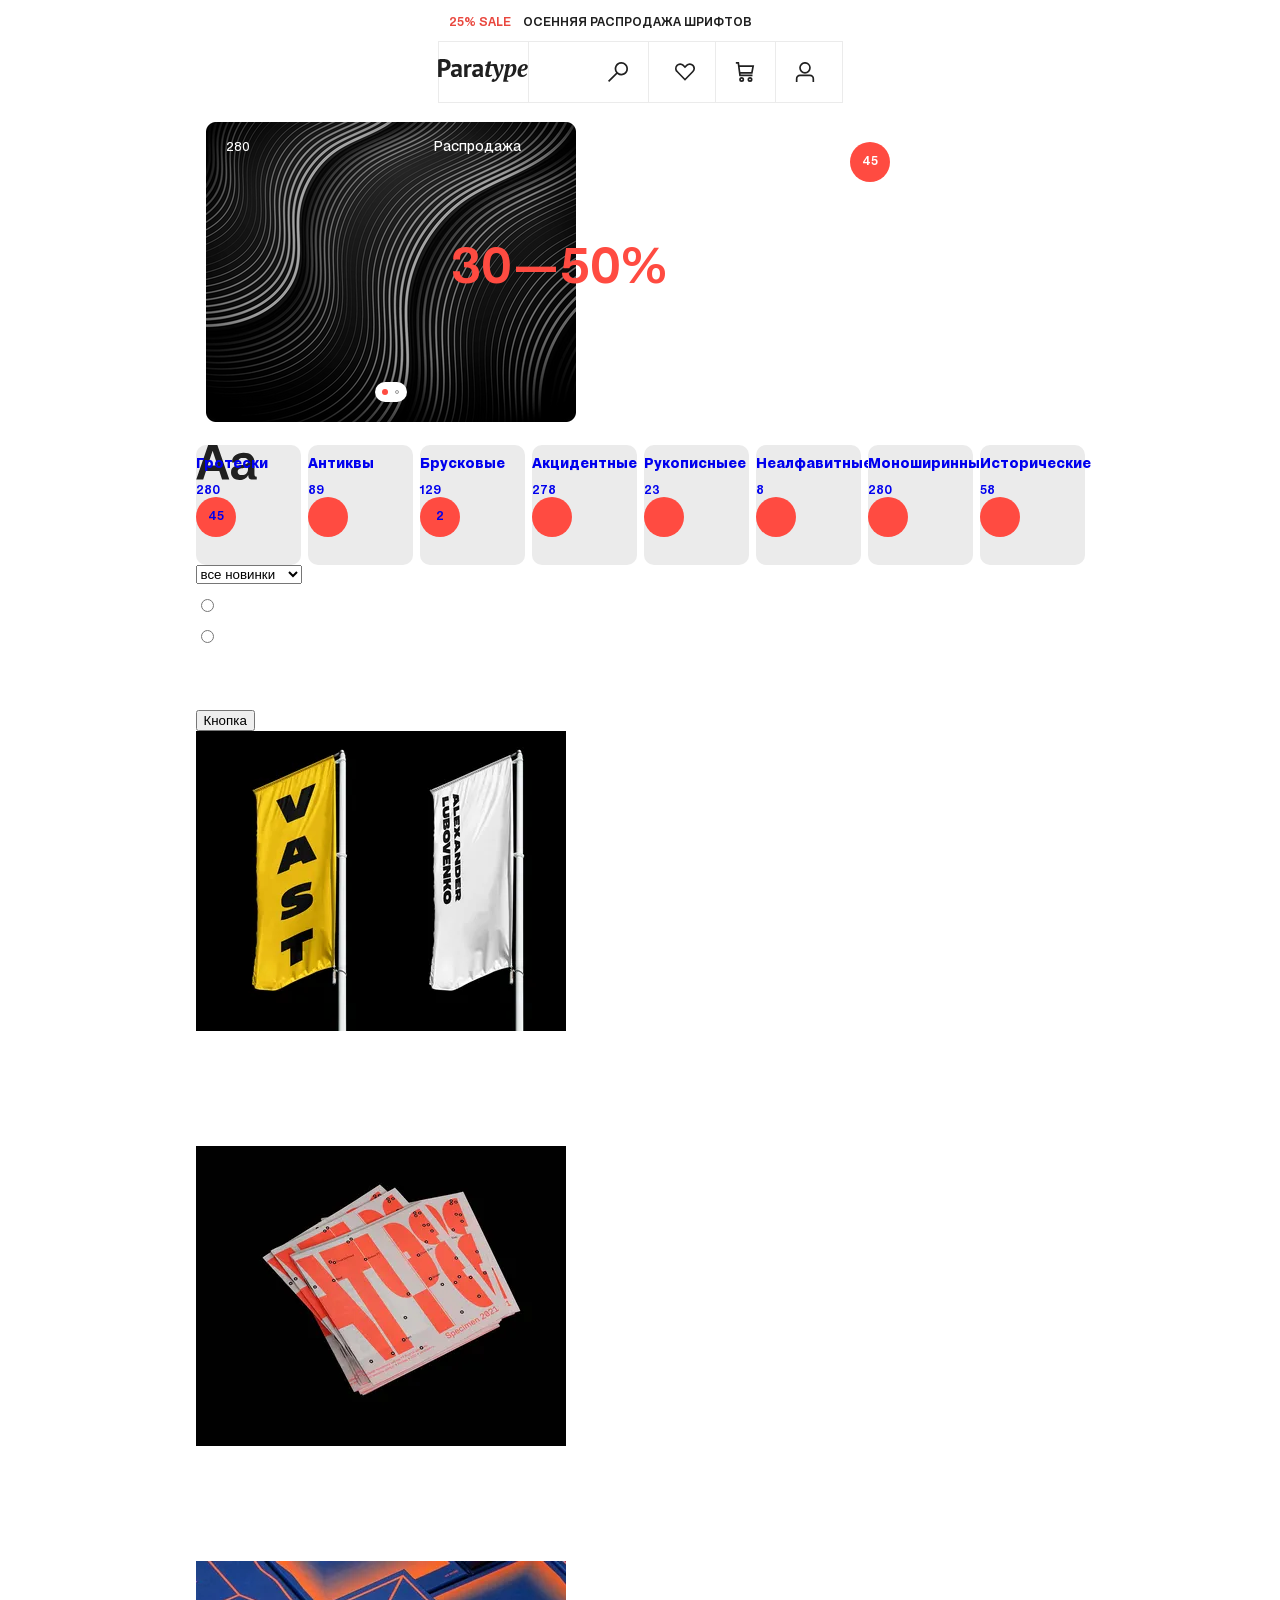
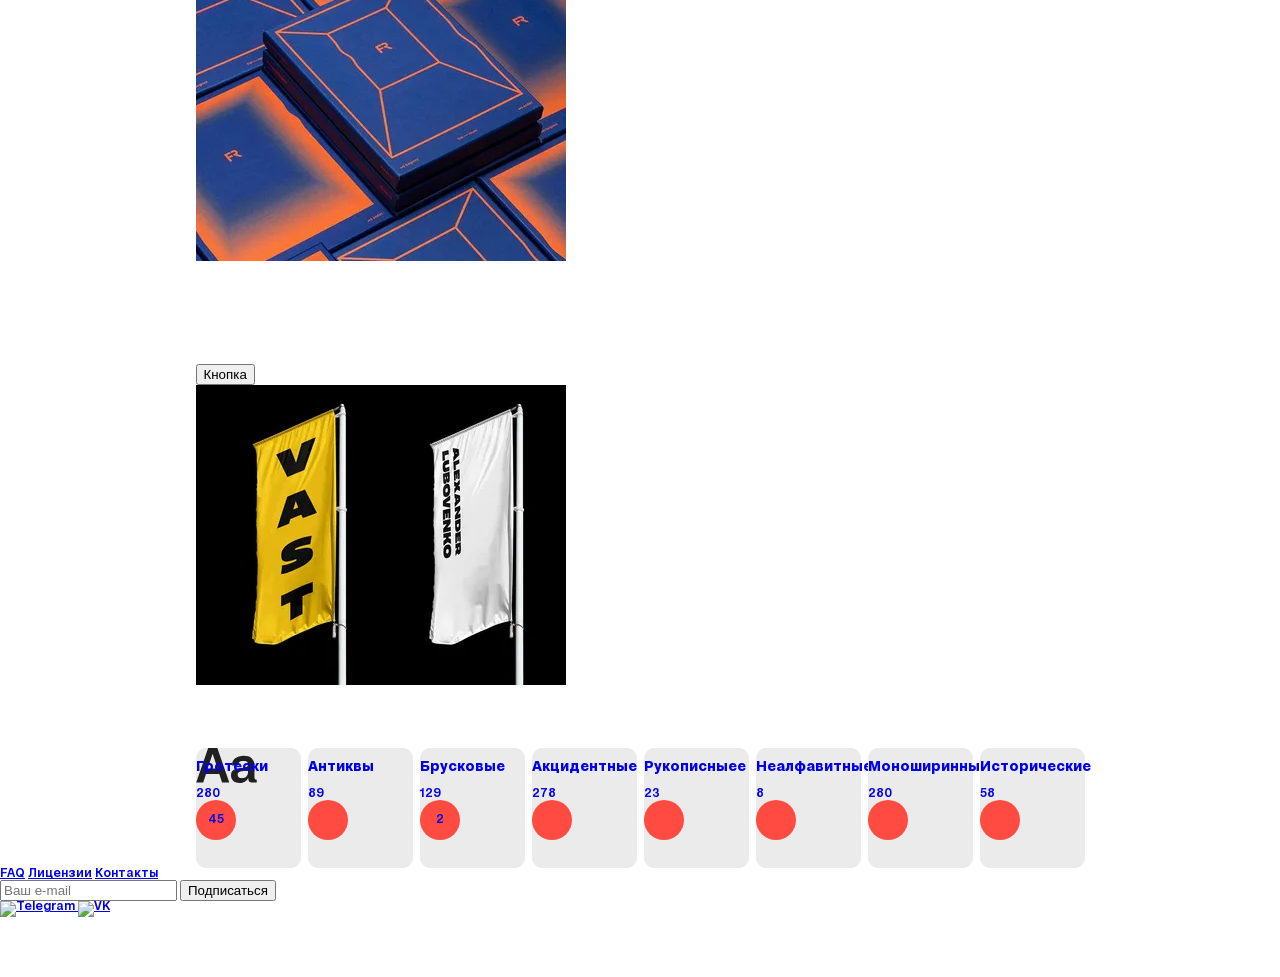
==== commit 43f1cfb5: "Deploying to gh-pages from @ VadimPinyagin/paratype@ccbd964c479364c751f6328fe717c79eb81529c6 🚀" ====
--- a/index.html
+++ b/index.html
@@ -1,4 +1,4 @@
-<!DOCTYPE html><html class="page" lang="ru"><head><meta charset="UTF-8"><title>Паратайп — 1000+ шрифтов для ваших проектов</title><meta name="viewport" content="width=device-width,initial-scale=1"><link rel="preload" href="../source/fonts/pragmatica-next_vf.woff" type="font/woff" as="font"><link rel="preload" href="../source/fonts/pragmatica-next_vf.woff2" type="font/woff2" as="font"><link rel="stylesheet" href="styles/styles.css"></head><body class="page__body"><header class="header"><div class="container header__container"><a class="header__special special" href="#"><span class="special__discount">25% Sale</span> <span class="special__text">осенняя распродажа шрифтов</span></a><nav class="header__nav nav nav__list--is-close main-nav--nojs"><a class="header__logo logo" href="index.html" aria-current="page"><span class="visually-hidden">На главную страницу</span> <span class="logo__date-fondation">Основано в 1998</span><picture><source type="image/svg+xml" width="202" height="59" media="(min-width: 1025px)" srcset="images/logo-desktop.svg"><img class="logo__image logo__image--icon" width="40" height="33" src="images/logo-mobile.svg" alt="Логотип Paratype"></picture></a><button class="nav__btn btn-burger" type="button"><span class="visually-hidden">Открыть/закрыть меню</span></button><ul class="nav__list"><li class="nav__list-item"><ul class="theme"><li class="theme__toggle-item"><label class="visually-hidden" for="light">Светлая</label> <input class="theme__toggle-radio" type="radio" name="theme-toggle" id="light" value="light" title="Светлая"></li><li class="theme__toggle-item"><label class="visually-hidden" for="dark">Тёмная</label> <input class="theme__toggle-radio" type="radio" name="theme-toggle" id="dark" value="dark" title="Тёмная"></li></ul></li><li class="nav__list-item"><ul class="main-nav-list"><li class="main-nav-list__item"><a class="main-nav-list__link" href="#">Каталог</a></li><li class="main-nav-list__item"><a class="main-nav-list__link" href="#">Коллекции</a></li><li class="main-nav-list__item"><a class="main-nav-list__link" href="#">Компания</a></li><li class="main-nav-list__item"><a class="main-nav-list__link" href="#">Справочник</a></li></ul></li><li class="nav__list-item"><ul class="account-list"><li class="account-list__item"><h2 class="account-list__title">Мой профиль</h2></li><li class="account-list__item"><a class="account-list__link" href="#">войти</a></li><li class="account-list__item"><a class="account-list__link" href="#">зарегистрироваться</a></li></ul></li><li class="nav__list-item"><ul class="support-nav"><li class="support-nav__item"><a class="support-nav__link" href="#">FAQ</a></li><li class="support-nav__item"><a class="support-nav__link" href="#">Лицензии</a></li><li class="support-nav__item"><a class="support-nav__link" href="#">Возврат и замена</a></li><li class="support-nav__item"><a class="support-nav__link" href="#">Контакты</a></li></ul></li><li class="support-nav__item"><div class="social-copyright"><div class="social-copyright__icons"><a class="social-copyright__icon" href="#"></a> <a class="social-copyright__icon" href="#"></a></div><p class="social-copyright__text">&copy; 1998–2023. Паратайп. Все авторские права защищены.</p><p class="social-copyright__design">Дизайн Wemakefab</p></div></li></ul><a class="nav__search search" href="#"><span class="visually-hidden">Поиск по сайту</span></a><ul class="nav__user-list user-list"><li class="user-list__item"><a class="user-list__favorites" href="#"><span class="visually-hidden">в избранном</span></a></li><li class="user-list__item"><a class="user-list__cart" href="#"><span class="visually-hidden">в корзине</span></a></li><li class="user-list__item"><a class="user-list__account" href="#"><span class="visually-hidden">мой аккаунт</span></a></li></ul></nav></div></header><main class="main"><h1 class="visually-hidden">Паратайп — российская компания в области изготовления шрифтов</h1><section class="promotions"><div class="container promotions__container"><div class="promotions__sale"><h2 class="promotions__title">Распродажа</h2><span class="promotions__catalog-number">280</span> <span class="promotions__marker update-marker">45</span><p class="promotions__text">30—50%</p><picture class="promotions__picture"><img class="promotions__image" src="./images/waves-of-shadow@1x.png" width="370" height="300"></picture></div><div class="promotions__hit"><h2 class="promotions__title">Хит продаж</h2><span class="promotions__catalog-number">20</span> <span class="update-marker hidden"></span><p class="promotions__text">pragmatica next</p></div><ul class="promotions__pagination"><li class="promotions__pagination-item promotions__pagination-item--active">1</li><li class="promotions__pagination-item">2</li></ul></div></section><section class="swiper"><h2 class="swiper__title visually-hidden">Каталог шрифтов</h2><ul class="swiper__list"><li class="swiper__list-item"><a class="swiper__link" href="#"><h3 class="swiper__element-title">Гротески</h3><span class="swiper__catalog-number">280</span> <span class="update-marker">45</span></a></li><li class="swiper__list-item"><a class="swiper__link" href="#"><h3 class="swiper__element-title">Антиквы</h3><span class="swiper__catalog-number">89</span> <span class="update-marker hidden"></span></a></li><li class="swiper__list-item"><a class="swiper__link" href="#"><h3 class="swiper__element-title">Брусковые</h3><span class="swiper__catalog-number">129</span> <span class="update-marker">2</span></a></li><li class="swiper__list-item"><a class="swiper__link" href="#"><h3 class="swiper__element-title">Акцидентные</h3><span class="swiper__catalog-number">278</span> <span class="update-marker hidden"></span></a></li><li class="swiper__list-item"><a class="swiper__link" href="#"><h3 class="swiper__element-title">Рукописныее</h3><span class="swiper__catalog-number">23</span> <span class="update-marker hidden"></span></a></li><li class="swiper__list-item"><a class="swiper__link" href="#"><h3 class="swiper__element-title">Неалфавитные</h3><span class="swiper__catalog-number">8</span> <span class="update-marker hidden"></span></a></li><li class="swiper__list-item"><a class="swiper__link" href="#"><h3 class="swiper__element-title">Моноширинные</h3><span class="swiper__catalog-number">280</span> <span class="update-marker hidden"></span></a></li><li class="swiper__list-item"><a class="swiper__link" href="#"><h3 class="swiper__element-title">Исторические</h3><span class="swiper__catalog-number">58</span> <span class="update-marker hidden"></span></a></li></ul></section><section class="sorting"><h2 class="visually-hidden">Сортировка</h2><div class="container sorting__container"><select class="sorting__select" aria-label="Сортировка" name="sorting"><option value="new" selected="selected">все новинки</option><option value="sale">распродажа</option><option value="recommend">рекомендуем</option><option value="bestseller">бестселлеры</option></select><div class="sorting__view"><p class="sorting__view-card"><label class="visually-hidden" for="view-card"></label> <input class="sorting__view-radio" type="radio" name="sorting-view" id="view-card" value="view-card" title="Вид карточками"></p><p class="sorting__view-list"><label class="visually-hidden" for="view-list"></label> <input class="sorting__view-radio" type="radio" name="sorting-view" id="view-list" value="view-list" title="Вид списком"></p></div></div></section><section class="catalog"><div class="container catalog__container"><h2 class="visually-hidden">Каталог шрифтов</h2><article class="catalog__item product"><h3 class="product">PRAGMATICA Next VF</h3><span class="product__label label">распродажа</span> <span class="product__sale sale-percent">30%</span><details class="product__content"><summary>Должно быть скрыто</summary><div class="product__cotnainer"><p class="product__format">opentype</p><dl class="product__list example"><dt class="example__description">начертаний</dt><dd class="example__value">8</dd><dt class="example__description">языки</dt><dd class="example__value">92</dd></dl><p class="product__style">гротеск</p><p class="product__price"><span class="product__price-from">От</span>&nbsp;2&nbsp;250&nbsp;₽</p></div><div class="tags"><span class="tags__element">десктоп</span> <span class="tags__element">веб</span></div></details><button>Кнопка</button><div class="product__slider-container"><picture><img class="product__slider-image" src="images/pragmatica-next-vf-mobile@1x.png" srcset="images/pragmatica-next-vf-mobile@1x.webp, images/pragmatica-next-vf-mobile@2x.webp 2x" width="370" height="30" alt="Два флага на флагштоках, на черном фоне: желтый с надписью 'VAST', белый с надписью 'ALEXANDER LUBOVENKO."></picture><ul class="product__slider-pagination pagination"><li class="pagination__item"></li><li class="pagination__item"></li><li class="pagination__item"></li></ul></div></article><article class="catalog__item product"><h3 class="product">Proxima nova</h3><span class="product__label label">распродажа</span> <span class="product__sale sale-percent">30%</span><details class="product__content"><summary>Кнопка</summary><div class="product__cotnainer"><p class="product__format">opentype</p><dl class="product__list example"><dt class="example__description">начертаний</dt><dd class="example__value">8</dd><dt class="example__description">языки</dt><dd class="example__value">92</dd></dl><p class="product__style">гротеск</p><p class="product__price"><span class="product__price-from">От</span>&nbsp;2&nbsp;250&nbsp;₽</p></div><div class="tags"><span class="tags__element">десктоп</span> <span class="tags__element">веб</span></div></details><div class="product__slider-container"><picture><img class="product__slider-image" src="images/proxima-nova-mobile@1x.png" srcset="images/proxima-nova-mobile@1x.webp, images/proxima-nova-mobile@2x.webp 2x" width="370" height="30" alt="Синяя обложка книги с оранжевыми элементами дизайна, расположенные на фоне других книг с аналогичным оформлением."></picture><ul class="product__slider-pagination pagination"><li class="pagination__item"></li><li class="pagination__item"></li><li class="pagination__item"></li></ul></div></article><article class="catalog__item product"><h3 class="product">Proxima nova</h3><span class="product__label label">распродажа</span> <span class="product__sale sale-percent hidden">30%</span><details class="product__content"><summary>Кнопка</summary><div class="product__cotnainer"><p class="product__format">opentype</p><dl class="product__list example"><dt class="example__description">начертаний</dt><dd class="example__value">8</dd><dt class="example__description">языки</dt><dd class="example__value">92</dd></dl><p class="product__style">гротеск</p><p class="product__price"><span class="product__price-from">От</span>&nbsp;2&nbsp;250&nbsp;₽</p></div><div class="tags"><span class="tags__element">десктоп</span> <span class="tags__element">веб</span></div></details><div class="product__slider-container"><picture><img class="product__slider-image" src="images/magistral-pt-mobile@1x.png" srcset="images/magistral-pt-mobile@1x.webp, images/magistral-pt-mobile@2x.webp 2x" width="370" height="30" alt="Стопка образцов типографики с красными элементами на белом фоне"></picture><ul class="product__slider-pagination pagination"><li class="pagination__item"></li><li class="pagination__item"></li><li class="pagination__item"></li></ul></div></article><article class="catalog__item product"><h3 class="product">PRAGMATICA Next VF</h3><span class="product__label label">распродажа</span> <span class="product__sale sale-percent">30%</span><details class="product__content" id="product-details"><summary style="display: none;">Должно быть скрыто</summary><div class="product__cotnainer"><p class="product__format">opentype</p><dl class="product__list example"><dt class="example__description">начертаний</dt><dd class="example__value">8</dd><dt class="example__description">языки</dt><dd class="example__value">92</dd></dl><p class="product__style">гротеск</p><p class="product__price"><span class="product__price-from">От</span>&nbsp;2&nbsp;250&nbsp;₽</p></div><div class="tags"><span class="tags__element">десктоп</span> <span class="tags__element">веб</span></div></details><button id="toggle-button">Кнопка</button><div class="product__slider-container"><picture><img class="product__slider-image" src="images/pragmatica-next-vf-mobile@1x.png" srcset="images/pragmatica-next-vf-mobile@1x.webp, images/pragmatica-next-vf-mobile@2x.webp 2x" width="370" height="30" alt="Два флага на флагштоках, на черном фоне: желтый с надписью 'VAST', белый с надписью 'ALEXANDER LUBOVENKO.'"></picture><ul class="product__slider-pagination pagination"><li class="pagination__item"></li><li class="pagination__item"></li><li class="pagination__item"></li></ul></div></article><script>const button = document.getElementById('toggle-button');
+<!DOCTYPE html><html class="page" lang="ru"><head><meta charset="UTF-8"><title>Паратайп — 1000+ шрифтов для ваших проектов</title><meta name="viewport" content="width=device-width,initial-scale=1"><link rel="preload" href="../source/fonts/pragmatica-next_vf.woff" type="font/woff" as="font"><link rel="preload" href="../source/fonts/pragmatica-next_vf.woff2" type="font/woff2" as="font"><link rel="stylesheet" href="styles/styles.css"></head><body class="page__body"><header class="header"><div class="container header__container"><a class="header__special special" href="#"><span class="special__discount">25% Sale</span> <span class="special__text">осенняя распродажа шрифтов</span></a><nav class="header__nav nav nav__list--is-close main-nav--nojs"><a class="header__logo logo" href="index.html" aria-current="page"><span class="visually-hidden">На главную страницу</span> <span class="logo__date-fondation">Основано в 1998</span><picture><source type="image/svg+xml" width="202" height="59" media="(min-width: 1025px)" srcset="images/logo-desktop.svg"><img class="logo__image logo__image--icon" width="40" height="33" src="images/logo-mobile.svg" alt="Логотип Paratype"></picture></a><button class="nav__btn btn-burger" type="button"><span class="visually-hidden">Открыть/закрыть меню</span></button><ul class="nav__list"><li class="nav__list-item"><ul class="theme"><li class="theme__toggle-item"><label class="visually-hidden" for="light">Светлая</label> <input class="theme__toggle-radio" type="radio" name="theme-toggle" id="light" value="light" title="Светлая"></li><li class="theme__toggle-item"><label class="visually-hidden" for="dark">Тёмная</label> <input class="theme__toggle-radio" type="radio" name="theme-toggle" id="dark" value="dark" title="Тёмная"></li></ul></li><li class="nav__list-item"><ul class="main-nav-list"><li class="main-nav-list__item"><a class="main-nav-list__link" href="#">Каталог</a></li><li class="main-nav-list__item"><a class="main-nav-list__link" href="#">Коллекции</a></li><li class="main-nav-list__item"><a class="main-nav-list__link" href="#">Компания</a></li><li class="main-nav-list__item"><a class="main-nav-list__link" href="#">Справочник</a></li></ul></li><li class="nav__list-item"><ul class="account-list"><li class="account-list__item"><h2 class="account-list__title">Мой профиль</h2></li><li class="account-list__item"><a class="account-list__link" href="#">войти</a></li><li class="account-list__item"><a class="account-list__link" href="#">зарегистрироваться</a></li></ul></li><li class="nav__list-item"><ul class="support-nav"><li class="support-nav__item"><a class="support-nav__link" href="#">FAQ</a></li><li class="support-nav__item"><a class="support-nav__link" href="#">Лицензии</a></li><li class="support-nav__item"><a class="support-nav__link" href="#">Возврат и замена</a></li><li class="support-nav__item"><a class="support-nav__link" href="#">Контакты</a></li></ul></li><li class="support-nav__item"><div class="social-copyright"><div class="social-copyright__icons"><a class="social-copyright__icon" href="#"></a> <a class="social-copyright__icon" href="#"></a></div><p class="social-copyright__text">&copy; 1998–2023. Паратайп. Все авторские права защищены.</p><p class="social-copyright__design">Дизайн Wemakefab</p></div></li></ul><a class="nav__search search" href="#"><span class="visually-hidden">Поиск по сайту</span></a><ul class="nav__user-list user-list"><li class="user-list__item"><a class="user-list__favorites" href="#"><span class="visually-hidden">в избранном</span></a></li><li class="user-list__item"><a class="user-list__cart" href="#"><span class="visually-hidden">в корзине</span></a></li><li class="user-list__item"><a class="user-list__account" href="#"><span class="visually-hidden">мой аккаунт</span></a></li></ul></nav></div></header><main class="main"><h1 class="visually-hidden">Паратайп — российская компания в области изготовления шрифтов</h1><section class="promotions"><div class="container promotions__container"><div class="promotions__sale"><h2 class="promotions__title">Распродажа</h2><span class="promotions__catalog-number">280</span> <span class="promotions__marker update-marker">45</span><p class="promotions__text">30—50%</p><picture class="promotions__picture"><img class="promotions__image" src="./images/waves-of-shadow@1x.png" width="370" height="300"></picture></div><div class="promotions__hit"><h2 class="promotions__title">Хит продаж</h2><span class="promotions__catalog-number">20</span> <span class="update-marker hidden"></span><p class="promotions__text">pragmatica next</p></div><ul class="promotions__pagination"><li class="promotions__pagination-item promotions__pagination-item--active"></li><li class="promotions__pagination-item"></li></ul></div></section><section class="swiper"><h2 class="swiper__title visually-hidden">Каталог шрифтов</h2><ul class="swiper__list"><li class="swiper__list-item"><a class="swiper__link" href="#"><h3 class="swiper__element-title">Гротески</h3><span class="swiper__catalog-number">280</span> <span class="update-marker">45</span></a></li><li class="swiper__list-item"><a class="swiper__link" href="#"><h3 class="swiper__element-title">Антиквы</h3><span class="swiper__catalog-number">89</span> <span class="update-marker hidden"></span></a></li><li class="swiper__list-item"><a class="swiper__link" href="#"><h3 class="swiper__element-title">Брусковые</h3><span class="swiper__catalog-number">129</span> <span class="update-marker">2</span></a></li><li class="swiper__list-item"><a class="swiper__link" href="#"><h3 class="swiper__element-title">Акцидентные</h3><span class="swiper__catalog-number">278</span> <span class="update-marker hidden"></span></a></li><li class="swiper__list-item"><a class="swiper__link" href="#"><h3 class="swiper__element-title">Рукописныее</h3><span class="swiper__catalog-number">23</span> <span class="update-marker hidden"></span></a></li><li class="swiper__list-item"><a class="swiper__link" href="#"><h3 class="swiper__element-title">Неалфавитные</h3><span class="swiper__catalog-number">8</span> <span class="update-marker hidden"></span></a></li><li class="swiper__list-item"><a class="swiper__link" href="#"><h3 class="swiper__element-title">Моноширинные</h3><span class="swiper__catalog-number">280</span> <span class="update-marker hidden"></span></a></li><li class="swiper__list-item"><a class="swiper__link" href="#"><h3 class="swiper__element-title">Исторические</h3><span class="swiper__catalog-number">58</span> <span class="update-marker hidden"></span></a></li></ul></section><section class="sorting"><h2 class="visually-hidden">Сортировка</h2><div class="container sorting__container"><select class="sorting__select" aria-label="Сортировка" name="sorting"><option value="new" selected="selected">все новинки</option><option value="sale">распродажа</option><option value="recommend">рекомендуем</option><option value="bestseller">бестселлеры</option></select><div class="sorting__view"><p class="sorting__view-card"><label class="visually-hidden" for="view-card"></label> <input class="sorting__view-radio" type="radio" name="sorting-view" id="view-card" value="view-card" title="Вид карточками"></p><p class="sorting__view-list"><label class="visually-hidden" for="view-list"></label> <input class="sorting__view-radio" type="radio" name="sorting-view" id="view-list" value="view-list" title="Вид списком"></p></div></div></section><section class="catalog"><div class="container catalog__container"><h2 class="visually-hidden">Каталог шрифтов</h2><article class="catalog__item product"><h3 class="product">PRAGMATICA Next VF</h3><span class="product__label label">распродажа</span> <span class="product__sale sale-percent">30%</span><details class="product__content"><summary>Должно быть скрыто</summary><div class="product__cotnainer"><p class="product__format">opentype</p><dl class="product__list example"><dt class="example__description">начертаний</dt><dd class="example__value">8</dd><dt class="example__description">языки</dt><dd class="example__value">92</dd></dl><p class="product__style">гротеск</p><p class="product__price"><span class="product__price-from">От</span>&nbsp;2&nbsp;250&nbsp;₽</p></div><div class="tags"><span class="tags__element">десктоп</span> <span class="tags__element">веб</span></div></details><button>Кнопка</button><div class="product__slider-container"><picture><img class="product__slider-image" src="images/pragmatica-next-vf-mobile@1x.png" srcset="images/pragmatica-next-vf-mobile@1x.webp, images/pragmatica-next-vf-mobile@2x.webp 2x" width="370" height="30" alt="Два флага на флагштоках, на черном фоне: желтый с надписью 'VAST', белый с надписью 'ALEXANDER LUBOVENKO."></picture><ul class="product__slider-pagination pagination"><li class="pagination__item"></li><li class="pagination__item"></li><li class="pagination__item"></li></ul></div></article><article class="catalog__item product"><h3 class="product">Proxima nova</h3><span class="product__label label">распродажа</span> <span class="product__sale sale-percent">30%</span><details class="product__content"><summary>Кнопка</summary><div class="product__cotnainer"><p class="product__format">opentype</p><dl class="product__list example"><dt class="example__description">начертаний</dt><dd class="example__value">8</dd><dt class="example__description">языки</dt><dd class="example__value">92</dd></dl><p class="product__style">гротеск</p><p class="product__price"><span class="product__price-from">От</span>&nbsp;2&nbsp;250&nbsp;₽</p></div><div class="tags"><span class="tags__element">десктоп</span> <span class="tags__element">веб</span></div></details><div class="product__slider-container"><picture><img class="product__slider-image" src="images/proxima-nova-mobile@1x.png" srcset="images/proxima-nova-mobile@1x.webp, images/proxima-nova-mobile@2x.webp 2x" width="370" height="30" alt="Синяя обложка книги с оранжевыми элементами дизайна, расположенные на фоне других книг с аналогичным оформлением."></picture><ul class="product__slider-pagination pagination"><li class="pagination__item"></li><li class="pagination__item"></li><li class="pagination__item"></li></ul></div></article><article class="catalog__item product"><h3 class="product">Proxima nova</h3><span class="product__label label">распродажа</span> <span class="product__sale sale-percent hidden">30%</span><details class="product__content"><summary>Кнопка</summary><div class="product__cotnainer"><p class="product__format">opentype</p><dl class="product__list example"><dt class="example__description">начертаний</dt><dd class="example__value">8</dd><dt class="example__description">языки</dt><dd class="example__value">92</dd></dl><p class="product__style">гротеск</p><p class="product__price"><span class="product__price-from">От</span>&nbsp;2&nbsp;250&nbsp;₽</p></div><div class="tags"><span class="tags__element">десктоп</span> <span class="tags__element">веб</span></div></details><div class="product__slider-container"><picture><img class="product__slider-image" src="images/magistral-pt-mobile@1x.png" srcset="images/magistral-pt-mobile@1x.webp, images/magistral-pt-mobile@2x.webp 2x" width="370" height="30" alt="Стопка образцов типографики с красными элементами на белом фоне"></picture><ul class="product__slider-pagination pagination"><li class="pagination__item"></li><li class="pagination__item"></li><li class="pagination__item"></li></ul></div></article><article class="catalog__item product"><h3 class="product">PRAGMATICA Next VF</h3><span class="product__label label">распродажа</span> <span class="product__sale sale-percent">30%</span><details class="product__content" id="product-details"><summary style="display: none;">Должно быть скрыто</summary><div class="product__cotnainer"><p class="product__format">opentype</p><dl class="product__list example"><dt class="example__description">начертаний</dt><dd class="example__value">8</dd><dt class="example__description">языки</dt><dd class="example__value">92</dd></dl><p class="product__style">гротеск</p><p class="product__price"><span class="product__price-from">От</span>&nbsp;2&nbsp;250&nbsp;₽</p></div><div class="tags"><span class="tags__element">десктоп</span> <span class="tags__element">веб</span></div></details><button id="toggle-button">Кнопка</button><div class="product__slider-container"><picture><img class="product__slider-image" src="images/pragmatica-next-vf-mobile@1x.png" srcset="images/pragmatica-next-vf-mobile@1x.webp, images/pragmatica-next-vf-mobile@2x.webp 2x" width="370" height="30" alt="Два флага на флагштоках, на черном фоне: желтый с надписью 'VAST', белый с надписью 'ALEXANDER LUBOVENKO.'"></picture><ul class="product__slider-pagination pagination"><li class="pagination__item"></li><li class="pagination__item"></li><li class="pagination__item"></li></ul></div></article><script>const button = document.getElementById('toggle-button');
     const details = document.getElementById('product-details');
 
     button.addEventListener('click', () => {
--- a/styles/styles.css
+++ b/styles/styles.css
@@ -1 +1 @@
-:root{--basic-white:#fff;--smoky-white:#f0f0f0;--gray-light:#ebebeb;--pearlescent-light-gray:#999;--black-and-brown:#202020;--almost-black:#101010;--deep-coral:#ff4b41;--carmine-pink:#e9473e}*,:before,:after{box-sizing:border-box}img{object-fit:contain;max-width:100%;height:auto}@font-face{font-family:pragmatica-next_vf;src:url(../fonts/pragmatica-next_vf.woff2)format("woff2"),url(../fonts/pragmatica-next_vf.woff)format("woff");font-weight:100 900;font-style:normal;font-display:swap}.visually-hidden{white-space:nowrap;-webkit-clip-path:inset(100%);clip-path:inset(100%);clip:rect(0 0 0 0);border:0;width:1px;height:1px;margin:-1px;padding:0;position:absolute;overflow:hidden}.header{display:grid}.header .header__logo{box-shadow:1px 0 0 0 var(--gray-light)}.account-list{margin:0;padding:0;list-style:none}.account-list .account-list__title{text-transform:uppercase;color:var(--black-and-brown);font-size:24px;font-weight:600;line-height:100%}.account-list .account-list__link{text-transform:uppercase;color:var(--black-and-brown);font-size:12px;font-weight:600;line-height:100%;text-decoration:none;display:inline-block}.btn-burger{background-color:#0000;border:none;justify-content:center;align-items:center;width:60px;height:60px;padding:0;display:flex;position:relative}@media (width>=1025px){.btn-burger{display:none}}.container{margin:0 auto;position:relative}.logo{justify-content:center;align-items:center;width:90px;height:60px;display:flex}.logo__date-fondation{display:none}.main-nav-list{margin:0;padding:0;list-style:none}.main-nav-list .main-nav-list__link{text-transform:uppercase;color:var(--black-and-brown);font-size:24px;font-weight:600;line-height:100%;text-decoration:none;display:inline-block}.nav{box-shadow:0 0 0 1px var(--gray-light),0 0 0 -1px var(--gray-light);grid-template-columns:89px 60px 60px 1fr;place-items:center;display:grid}.nav .header__special{grid-column:1/5}.nav .header__logo{grid-area:2/1}.nav .nav__btn{box-shadow:1px 0 0 0 var(--gray-light);grid-area:2/2}.nav .nav__search{box-shadow:1px 0 0 0 var(--gray-light);grid-area:2/3}.nav .nav__user-list{grid-area:2/4}.nav__list{margin:0;padding:0;list-style:none}.nav__list--is-close .nav__list{display:none}.nav__list--is-close .nav__btn:before{content:"";background-color:#000;width:20px;height:2px;display:block;box-shadow:0 -7px #000,0 7px #000}.nav__list--is-open .nav__list{background-color:var(--basic-white);z-index:1;grid-column:1/4;width:100%;position:absolute;top:103px}.nav__list--is-open .nav__btn{background-color:var(--deep-coral)}.nav__list--is-open .nav__btn:before,.nav__list--is-open .nav__btn:after{content:"";background-color:var(--basic-white);box-shadow:none;width:20px;height:1px;position:absolute;transform:rotate(45deg)}.nav__list--is-open .nav__btn:after{transform:rotate(-45deg)}.page{box-sizing:border-box;height:100vh;font-family:pragmatica-next_vf,Arial,Helvetica,sans-serif;font-size:12px;font-weight:600;line-height:100%;overflow-x:hidden}.page__body{color:var(--basic-white);flex-direction:column;min-width:max-content;min-height:100vh;margin:0;display:flex;position:relative;overflow-x:hidden}.promotions{padding-block:20px;padding-inline:10px}.promotions .promotions__sale{grid-template-rows:repeat(3,1fr);grid-template-columns:repeat(4,1fr);display:grid}.promotions .promotions__picture{grid-area:1/1/4/3}.promotions .promotions__catalog-number{grid-area:1/1}.promotions .promotions__title{z-index:1;grid-area:1/2}.promotions .promotions__hit{display:none}.search{justify-content:center;align-items:center;width:60px;height:60px;display:flex}.search:before{content:"";background-image:url(../icons/stack.svg#search-icon);width:20px;height:20px;display:block}.support-nav{margin:0;padding:0;list-style:none}.support-nav .support-nav__link{text-transform:uppercase;color:var(--black-and-brown);font-size:12px;font-weight:600;line-height:100%;text-decoration:none;display:inline-block}.special{text-transform:uppercase;color:var(--black-and-brown);column-gap:12px;padding-block:15px;padding-inline:10px 90px;text-decoration:none;display:flex}.special .special__discount{color:var(--carmine-pink)}.theme{border-radius:var(--smoky-white);width:330px;height:40px;margin:0;padding:0;list-style:none;display:flex}.theme .theme__toggle-radio{width:165px;height:40px}.update-marker{background-color:var(--deep-coral);z-index:1;border:none;border-radius:50%;grid-area:2/2;justify-content:center;align-items:center;width:40px;height:40px;display:flex}.user-list{margin:0;padding:0;list-style:none;display:flex}.user-list .user-list__favorites{box-shadow:1px 0 0 0 var(--gray-light);justify-content:center;align-items:center;width:60px;height:60px;display:flex}.user-list .user-list__favorites:before{content:"";background-image:url(../icons/stack.svg#favorites-icon);width:20px;height:20px;display:block}.user-list .user-list__cart{box-shadow:1px 0 0 0 var(--gray-light);justify-content:center;align-items:center;width:60px;height:60px;display:flex}.user-list .user-list__cart:before{content:"";background-image:url(../icons/stack.svg#cart-icon);width:20px;height:20px;display:block}.user-list .user-list__account{justify-content:center;align-items:center;width:60px;height:60px;display:flex}.user-list .user-list__account:before{content:"";background-image:url(../icons/stack.svg#account-icon);width:20px;height:20px;display:block}+:root{--basic-white:#fff;--smoky-white:#f0f0f0;--gray-light:#ebebeb;--pearlescent-light-gray:#999;--black-and-brown:#202020;--almost-black:#101010;--deep-coral:#ff4b41;--carmine-pink:#e9473e}*,:before,:after{box-sizing:border-box}img{object-fit:contain;max-width:100%;height:auto}@font-face{font-family:pragmatica-next_vf;src:url(../fonts/pragmatica-next_vf.woff2)format("woff2"),url(../fonts/pragmatica-next_vf.woff)format("woff");font-weight:100 900;font-style:normal;font-display:swap}.visually-hidden{white-space:nowrap;-webkit-clip-path:inset(100%);clip-path:inset(100%);clip:rect(0 0 0 0);border:0;width:1px;height:1px;margin:-1px;padding:0;position:absolute;overflow:hidden}.header{display:grid}.header .header__logo{box-shadow:1px 0 0 0 var(--gray-light)}.account-list{margin:0;padding:0;list-style:none}.account-list .account-list__title{text-transform:uppercase;color:var(--black-and-brown);font-size:24px;font-weight:600;line-height:100%}.account-list .account-list__link{text-transform:uppercase;color:var(--black-and-brown);font-size:12px;font-weight:600;line-height:100%;text-decoration:none;display:inline-block}.btn-burger{background-color:#0000;border:none;justify-content:center;align-items:center;width:60px;height:60px;padding:0;display:flex;position:relative}@media (width>=1025px){.btn-burger{display:none}}.container{margin:0 auto;position:relative}.logo{justify-content:center;align-items:center;width:90px;height:60px;display:flex}.logo__date-fondation{display:none}.main-nav-list{margin:0;padding:0;list-style:none}.main-nav-list .main-nav-list__link{text-transform:uppercase;color:var(--black-and-brown);font-size:24px;font-weight:600;line-height:100%;text-decoration:none;display:inline-block}.main{margin:auto}.nav{box-shadow:0 0 0 1px var(--gray-light),0 0 0 -1px var(--gray-light);grid-template-columns:89px 60px 60px 1fr;place-items:center;display:grid}.nav .header__special{grid-column:1/5}.nav .header__logo{grid-area:2/1}.nav .nav__btn{box-shadow:1px 0 0 0 var(--gray-light);grid-area:2/2}.nav .nav__search{box-shadow:1px 0 0 0 var(--gray-light);grid-area:2/3}.nav .nav__user-list{grid-area:2/4}.nav__list{margin:0;padding:0;list-style:none}.nav__list--is-close .nav__list{display:none}.nav__list--is-close .nav__btn:before{content:"";background-color:#000;width:20px;height:2px;display:block;box-shadow:0 -7px #000,0 7px #000}.nav__list--is-open .nav__list{background-color:var(--basic-white);z-index:1;grid-column:1/4;width:100%;position:absolute;top:103px}.nav__list--is-open .nav__btn{background-color:var(--deep-coral)}.nav__list--is-open .nav__btn:before,.nav__list--is-open .nav__btn:after{content:"";background-color:var(--basic-white);box-shadow:none;width:20px;height:1px;position:absolute;transform:rotate(45deg)}.nav__list--is-open .nav__btn:after{transform:rotate(-45deg)}.page{box-sizing:border-box;height:100vh;font-family:pragmatica-next_vf,Arial,Helvetica,sans-serif;font-size:12px;font-weight:600;line-height:100%;overflow-x:hidden}.page__body{color:var(--basic-white);flex-direction:column;min-width:max-content;min-height:100vh;margin:0;display:flex;position:relative;overflow-x:hidden}.promotions{padding-block:20px;padding-inline:10px;position:relative}.promotions .promotions__sale{display:grid}.promotions .promotions__picture{grid-area:1/1/4/4}.promotions .promotions__catalog-number{z-index:1;grid-area:1/1;padding-block-start:20px;padding-inline-start:20px;font-weight:500}.promotions .promotions__title{z-index:1;grid-area:1/2;margin:0;padding-block-start:20px;font-size:14px;font-weight:500}.promotions .promotions__text{color:var(--deep-coral);z-index:1;grid-area:2/2;margin:0;padding-block-start:68px;padding-inline-start:17px;font-size:50px;font-weight:600;line-height:40px}.promotions .promotions__marker{z-index:1;grid-area:1/3;margin-block-start:20px;margin-inline-start:-1px}.promotions .promotions__pagination{background-color:var(--basic-white);border-radius:10px;grid-area:2/3;justify-content:center;align-items:center;column-gap:7px;width:32px;height:20px;margin:0;padding:0;list-style:none;display:flex;position:absolute;bottom:23px;left:169px}.promotions .promotions__pagination .promotions__pagination-item{background-color:var(--basic-white);border:1px solid var(--pearlescent-light-gray);border-radius:50%;width:4px;height:4px}.promotions .promotions__pagination .promotions__pagination-item--active{background-color:var(--deep-coral);border:none;border-radius:50%;width:6px;height:6px}.promotions .promotions__hit{display:none}.search{justify-content:center;align-items:center;width:60px;height:60px;display:flex}.search:before{content:"";background-image:url(../icons/stack.svg#search-icon);width:20px;height:20px;display:block}.support-nav{margin:0;padding:0;list-style:none}.support-nav .support-nav__link{text-transform:uppercase;color:var(--black-and-brown);font-size:12px;font-weight:600;line-height:100%;text-decoration:none;display:inline-block}.swiper{margin:0 auto;position:relative}.swiper__list{column-gap:7px;margin:0;padding:0;list-style:none;display:flex}.swiper__list .swiper__link{text-decoration:none;display:inline-block}.swiper__list-item{background-color:var(--gray-light);border-radius:10px;width:105px;height:120px}.swiper__list-item:first-child{background-image:url(../icons/stack.svg#grotesques-icon);background-repeat:no-repeat;background-size:61px 35px;background-color:var(--gray-light)}.special{text-transform:uppercase;color:var(--black-and-brown);column-gap:12px;padding-block:17px 13px;padding-inline:10px 90px;text-decoration:none;display:flex}.special .special__discount{color:var(--carmine-pink)}.theme{border-radius:var(--smoky-white);width:330px;height:40px;margin:0;padding:0;list-style:none;display:flex}.theme .theme__toggle-radio{width:165px;height:40px}.update-marker{background-color:var(--deep-coral);border-radius:50%;justify-content:center;align-items:center;width:40px;height:40px;display:flex}.user-list{margin:0;padding:0;list-style:none;display:flex}.user-list .user-list__favorites{box-shadow:1px 0 0 0 var(--gray-light);justify-content:center;align-items:center;width:60px;height:60px;display:flex}.user-list .user-list__favorites:before{content:"";background-image:url(../icons/stack.svg#favorites-icon);width:20px;height:20px;display:block}.user-list .user-list__cart{box-shadow:1px 0 0 0 var(--gray-light);justify-content:center;align-items:center;width:60px;height:60px;display:flex}.user-list .user-list__cart:before{content:"";background-image:url(../icons/stack.svg#cart-icon);width:20px;height:20px;display:block}.user-list .user-list__account{justify-content:center;align-items:center;width:60px;height:60px;display:flex}.user-list .user-list__account:before{content:"";background-image:url(../icons/stack.svg#account-icon);width:20px;height:20px;display:block}
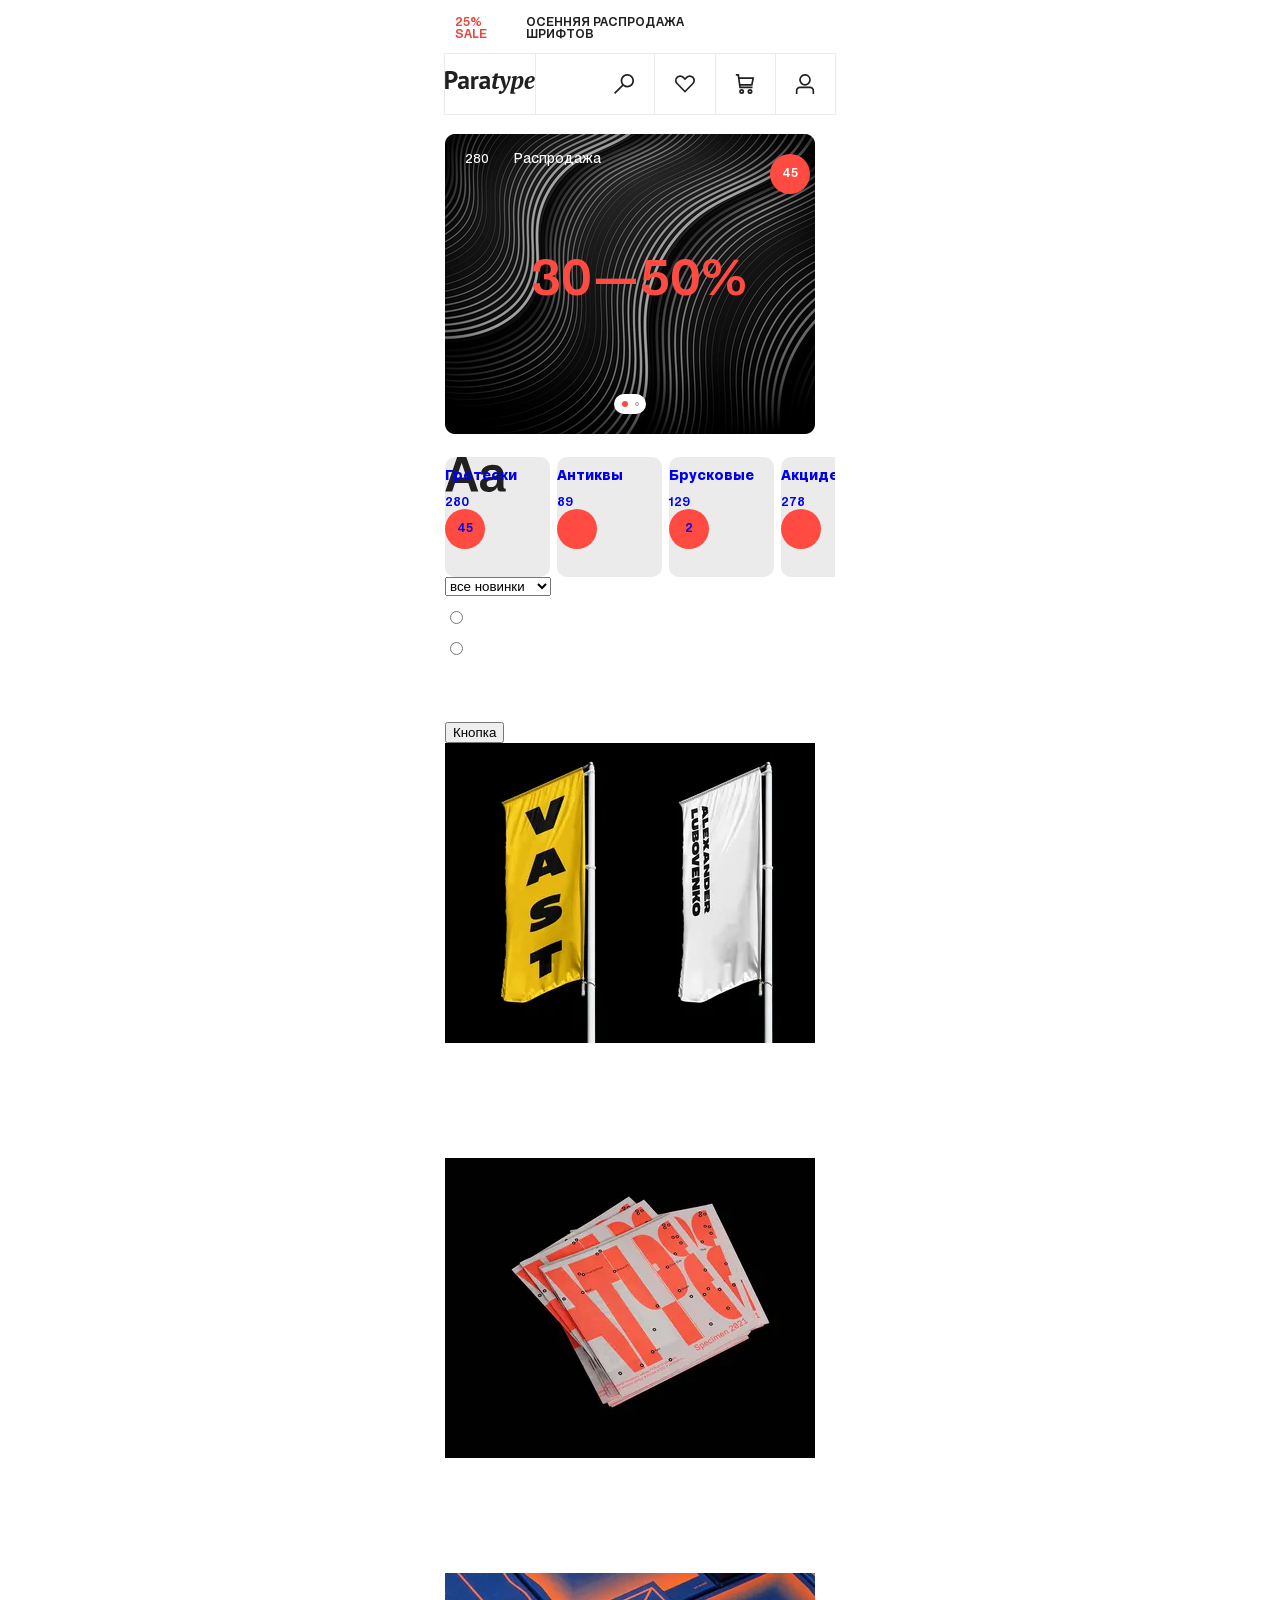
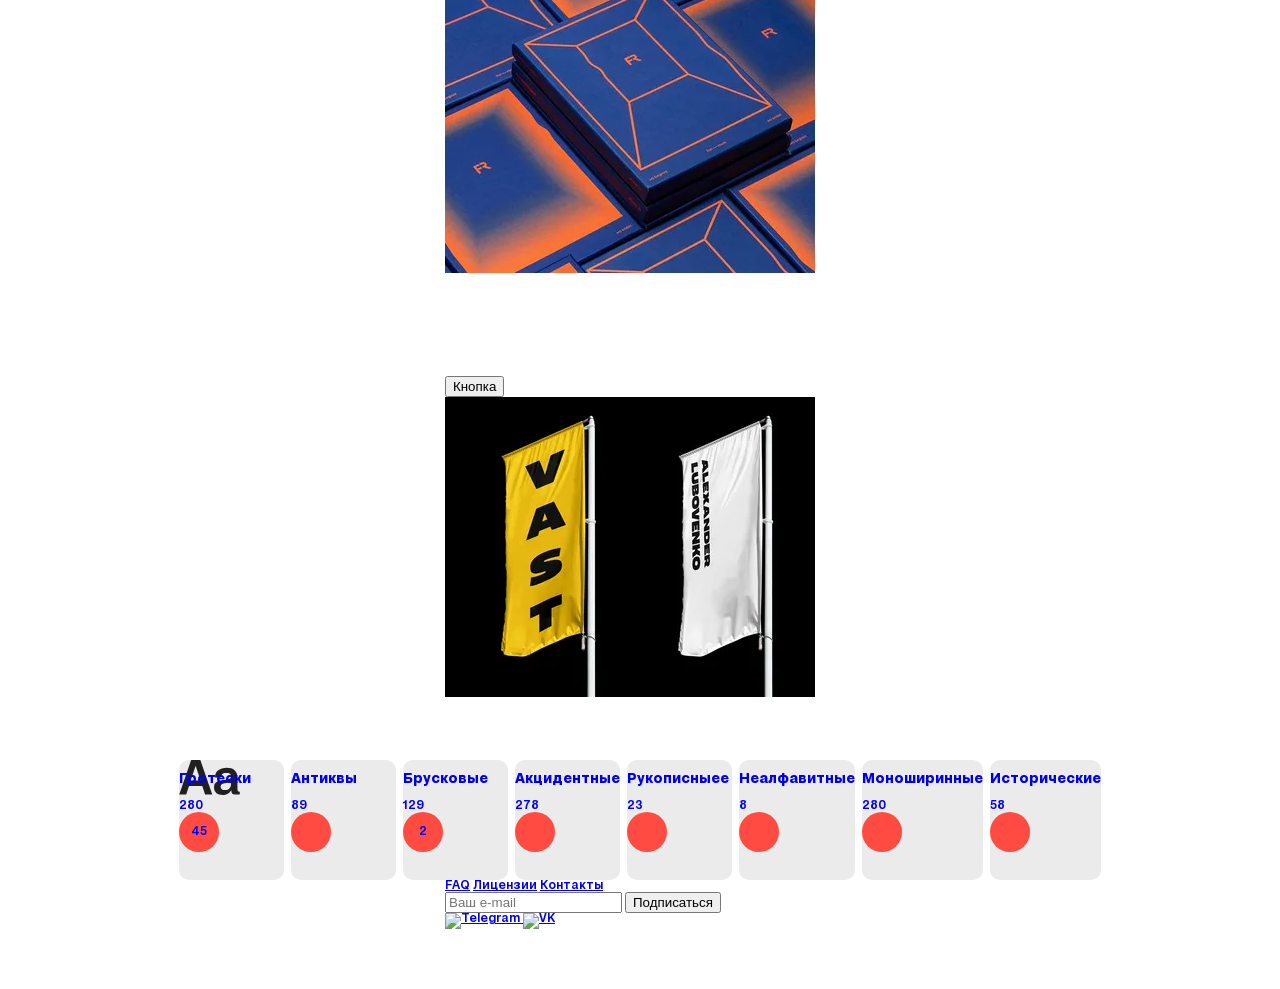
==== commit f0e59ff7: "Deploying to gh-pages from @ VadimPinyagin/paratype@02c2bb079d0006dc951d092c5b3842159983c055 🚀" ====
--- a/index.html
+++ b/index.html
@@ -1,4 +1,4 @@
-<!DOCTYPE html><html class="page" lang="ru"><head><meta charset="UTF-8"><title>Паратайп — 1000+ шрифтов для ваших проектов</title><meta name="viewport" content="width=device-width,initial-scale=1"><link rel="preload" href="../source/fonts/pragmatica-next_vf.woff" type="font/woff" as="font"><link rel="preload" href="../source/fonts/pragmatica-next_vf.woff2" type="font/woff2" as="font"><link rel="stylesheet" href="styles/styles.css"></head><body class="page__body"><header class="header"><div class="container header__container"><a class="header__special special" href="#"><span class="special__discount">25% Sale</span> <span class="special__text">осенняя распродажа шрифтов</span></a><nav class="header__nav nav nav__list--is-close main-nav--nojs"><a class="header__logo logo" href="index.html" aria-current="page"><span class="visually-hidden">На главную страницу</span> <span class="logo__date-fondation">Основано в 1998</span><picture><source type="image/svg+xml" width="202" height="59" media="(min-width: 1025px)" srcset="images/logo-desktop.svg"><img class="logo__image logo__image--icon" width="40" height="33" src="images/logo-mobile.svg" alt="Логотип Paratype"></picture></a><button class="nav__btn btn-burger" type="button"><span class="visually-hidden">Открыть/закрыть меню</span></button><ul class="nav__list"><li class="nav__list-item"><ul class="theme"><li class="theme__toggle-item"><label class="visually-hidden" for="light">Светлая</label> <input class="theme__toggle-radio" type="radio" name="theme-toggle" id="light" value="light" title="Светлая"></li><li class="theme__toggle-item"><label class="visually-hidden" for="dark">Тёмная</label> <input class="theme__toggle-radio" type="radio" name="theme-toggle" id="dark" value="dark" title="Тёмная"></li></ul></li><li class="nav__list-item"><ul class="main-nav-list"><li class="main-nav-list__item"><a class="main-nav-list__link" href="#">Каталог</a></li><li class="main-nav-list__item"><a class="main-nav-list__link" href="#">Коллекции</a></li><li class="main-nav-list__item"><a class="main-nav-list__link" href="#">Компания</a></li><li class="main-nav-list__item"><a class="main-nav-list__link" href="#">Справочник</a></li></ul></li><li class="nav__list-item"><ul class="account-list"><li class="account-list__item"><h2 class="account-list__title">Мой профиль</h2></li><li class="account-list__item"><a class="account-list__link" href="#">войти</a></li><li class="account-list__item"><a class="account-list__link" href="#">зарегистрироваться</a></li></ul></li><li class="nav__list-item"><ul class="support-nav"><li class="support-nav__item"><a class="support-nav__link" href="#">FAQ</a></li><li class="support-nav__item"><a class="support-nav__link" href="#">Лицензии</a></li><li class="support-nav__item"><a class="support-nav__link" href="#">Возврат и замена</a></li><li class="support-nav__item"><a class="support-nav__link" href="#">Контакты</a></li></ul></li><li class="support-nav__item"><div class="social-copyright"><div class="social-copyright__icons"><a class="social-copyright__icon" href="#"></a> <a class="social-copyright__icon" href="#"></a></div><p class="social-copyright__text">&copy; 1998–2023. Паратайп. Все авторские права защищены.</p><p class="social-copyright__design">Дизайн Wemakefab</p></div></li></ul><a class="nav__search search" href="#"><span class="visually-hidden">Поиск по сайту</span></a><ul class="nav__user-list user-list"><li class="user-list__item"><a class="user-list__favorites" href="#"><span class="visually-hidden">в избранном</span></a></li><li class="user-list__item"><a class="user-list__cart" href="#"><span class="visually-hidden">в корзине</span></a></li><li class="user-list__item"><a class="user-list__account" href="#"><span class="visually-hidden">мой аккаунт</span></a></li></ul></nav></div></header><main class="main"><h1 class="visually-hidden">Паратайп — российская компания в области изготовления шрифтов</h1><section class="promotions"><div class="container promotions__container"><div class="promotions__sale"><h2 class="promotions__title">Распродажа</h2><span class="promotions__catalog-number">280</span> <span class="promotions__marker update-marker">45</span><p class="promotions__text">30—50%</p><picture class="promotions__picture"><img class="promotions__image" src="./images/waves-of-shadow@1x.png" width="370" height="300"></picture></div><div class="promotions__hit"><h2 class="promotions__title">Хит продаж</h2><span class="promotions__catalog-number">20</span> <span class="update-marker hidden"></span><p class="promotions__text">pragmatica next</p></div><ul class="promotions__pagination"><li class="promotions__pagination-item promotions__pagination-item--active"></li><li class="promotions__pagination-item"></li></ul></div></section><section class="swiper"><h2 class="swiper__title visually-hidden">Каталог шрифтов</h2><ul class="swiper__list"><li class="swiper__list-item"><a class="swiper__link" href="#"><h3 class="swiper__element-title">Гротески</h3><span class="swiper__catalog-number">280</span> <span class="update-marker">45</span></a></li><li class="swiper__list-item"><a class="swiper__link" href="#"><h3 class="swiper__element-title">Антиквы</h3><span class="swiper__catalog-number">89</span> <span class="update-marker hidden"></span></a></li><li class="swiper__list-item"><a class="swiper__link" href="#"><h3 class="swiper__element-title">Брусковые</h3><span class="swiper__catalog-number">129</span> <span class="update-marker">2</span></a></li><li class="swiper__list-item"><a class="swiper__link" href="#"><h3 class="swiper__element-title">Акцидентные</h3><span class="swiper__catalog-number">278</span> <span class="update-marker hidden"></span></a></li><li class="swiper__list-item"><a class="swiper__link" href="#"><h3 class="swiper__element-title">Рукописныее</h3><span class="swiper__catalog-number">23</span> <span class="update-marker hidden"></span></a></li><li class="swiper__list-item"><a class="swiper__link" href="#"><h3 class="swiper__element-title">Неалфавитные</h3><span class="swiper__catalog-number">8</span> <span class="update-marker hidden"></span></a></li><li class="swiper__list-item"><a class="swiper__link" href="#"><h3 class="swiper__element-title">Моноширинные</h3><span class="swiper__catalog-number">280</span> <span class="update-marker hidden"></span></a></li><li class="swiper__list-item"><a class="swiper__link" href="#"><h3 class="swiper__element-title">Исторические</h3><span class="swiper__catalog-number">58</span> <span class="update-marker hidden"></span></a></li></ul></section><section class="sorting"><h2 class="visually-hidden">Сортировка</h2><div class="container sorting__container"><select class="sorting__select" aria-label="Сортировка" name="sorting"><option value="new" selected="selected">все новинки</option><option value="sale">распродажа</option><option value="recommend">рекомендуем</option><option value="bestseller">бестселлеры</option></select><div class="sorting__view"><p class="sorting__view-card"><label class="visually-hidden" for="view-card"></label> <input class="sorting__view-radio" type="radio" name="sorting-view" id="view-card" value="view-card" title="Вид карточками"></p><p class="sorting__view-list"><label class="visually-hidden" for="view-list"></label> <input class="sorting__view-radio" type="radio" name="sorting-view" id="view-list" value="view-list" title="Вид списком"></p></div></div></section><section class="catalog"><div class="container catalog__container"><h2 class="visually-hidden">Каталог шрифтов</h2><article class="catalog__item product"><h3 class="product">PRAGMATICA Next VF</h3><span class="product__label label">распродажа</span> <span class="product__sale sale-percent">30%</span><details class="product__content"><summary>Должно быть скрыто</summary><div class="product__cotnainer"><p class="product__format">opentype</p><dl class="product__list example"><dt class="example__description">начертаний</dt><dd class="example__value">8</dd><dt class="example__description">языки</dt><dd class="example__value">92</dd></dl><p class="product__style">гротеск</p><p class="product__price"><span class="product__price-from">От</span>&nbsp;2&nbsp;250&nbsp;₽</p></div><div class="tags"><span class="tags__element">десктоп</span> <span class="tags__element">веб</span></div></details><button>Кнопка</button><div class="product__slider-container"><picture><img class="product__slider-image" src="images/pragmatica-next-vf-mobile@1x.png" srcset="images/pragmatica-next-vf-mobile@1x.webp, images/pragmatica-next-vf-mobile@2x.webp 2x" width="370" height="30" alt="Два флага на флагштоках, на черном фоне: желтый с надписью 'VAST', белый с надписью 'ALEXANDER LUBOVENKO."></picture><ul class="product__slider-pagination pagination"><li class="pagination__item"></li><li class="pagination__item"></li><li class="pagination__item"></li></ul></div></article><article class="catalog__item product"><h3 class="product">Proxima nova</h3><span class="product__label label">распродажа</span> <span class="product__sale sale-percent">30%</span><details class="product__content"><summary>Кнопка</summary><div class="product__cotnainer"><p class="product__format">opentype</p><dl class="product__list example"><dt class="example__description">начертаний</dt><dd class="example__value">8</dd><dt class="example__description">языки</dt><dd class="example__value">92</dd></dl><p class="product__style">гротеск</p><p class="product__price"><span class="product__price-from">От</span>&nbsp;2&nbsp;250&nbsp;₽</p></div><div class="tags"><span class="tags__element">десктоп</span> <span class="tags__element">веб</span></div></details><div class="product__slider-container"><picture><img class="product__slider-image" src="images/proxima-nova-mobile@1x.png" srcset="images/proxima-nova-mobile@1x.webp, images/proxima-nova-mobile@2x.webp 2x" width="370" height="30" alt="Синяя обложка книги с оранжевыми элементами дизайна, расположенные на фоне других книг с аналогичным оформлением."></picture><ul class="product__slider-pagination pagination"><li class="pagination__item"></li><li class="pagination__item"></li><li class="pagination__item"></li></ul></div></article><article class="catalog__item product"><h3 class="product">Proxima nova</h3><span class="product__label label">распродажа</span> <span class="product__sale sale-percent hidden">30%</span><details class="product__content"><summary>Кнопка</summary><div class="product__cotnainer"><p class="product__format">opentype</p><dl class="product__list example"><dt class="example__description">начертаний</dt><dd class="example__value">8</dd><dt class="example__description">языки</dt><dd class="example__value">92</dd></dl><p class="product__style">гротеск</p><p class="product__price"><span class="product__price-from">От</span>&nbsp;2&nbsp;250&nbsp;₽</p></div><div class="tags"><span class="tags__element">десктоп</span> <span class="tags__element">веб</span></div></details><div class="product__slider-container"><picture><img class="product__slider-image" src="images/magistral-pt-mobile@1x.png" srcset="images/magistral-pt-mobile@1x.webp, images/magistral-pt-mobile@2x.webp 2x" width="370" height="30" alt="Стопка образцов типографики с красными элементами на белом фоне"></picture><ul class="product__slider-pagination pagination"><li class="pagination__item"></li><li class="pagination__item"></li><li class="pagination__item"></li></ul></div></article><article class="catalog__item product"><h3 class="product">PRAGMATICA Next VF</h3><span class="product__label label">распродажа</span> <span class="product__sale sale-percent">30%</span><details class="product__content" id="product-details"><summary style="display: none;">Должно быть скрыто</summary><div class="product__cotnainer"><p class="product__format">opentype</p><dl class="product__list example"><dt class="example__description">начертаний</dt><dd class="example__value">8</dd><dt class="example__description">языки</dt><dd class="example__value">92</dd></dl><p class="product__style">гротеск</p><p class="product__price"><span class="product__price-from">От</span>&nbsp;2&nbsp;250&nbsp;₽</p></div><div class="tags"><span class="tags__element">десктоп</span> <span class="tags__element">веб</span></div></details><button id="toggle-button">Кнопка</button><div class="product__slider-container"><picture><img class="product__slider-image" src="images/pragmatica-next-vf-mobile@1x.png" srcset="images/pragmatica-next-vf-mobile@1x.webp, images/pragmatica-next-vf-mobile@2x.webp 2x" width="370" height="30" alt="Два флага на флагштоках, на черном фоне: желтый с надписью 'VAST', белый с надписью 'ALEXANDER LUBOVENKO.'"></picture><ul class="product__slider-pagination pagination"><li class="pagination__item"></li><li class="pagination__item"></li><li class="pagination__item"></li></ul></div></article><script>const button = document.getElementById('toggle-button');
+<!DOCTYPE html><html class="page" lang="ru"><head><meta charset="UTF-8"><title>Паратайп — 1000+ шрифтов для ваших проектов</title><meta name="viewport" content="width=device-width,initial-scale=1"><link rel="preload" href="../source/fonts/pragmatica-next_vf.woff" type="font/woff" as="font"><link rel="preload" href="../source/fonts/pragmatica-next_vf.woff2" type="font/woff2" as="font"><link rel="stylesheet" href="styles/styles.css"></head><body class="page__body"><header class="header"><div class="container header__container"><a class="header__special special" href="#"><span class="special__discount">25% Sale</span> <span class="special__text">осенняя распродажа шрифтов</span></a><nav class="header__nav nav nav__list--is-close main-nav--nojs"><a class="header__logo logo" href="index.html" aria-current="page"><span class="visually-hidden">На главную страницу</span> <span class="logo__date-fondation">Основано в 1998</span><picture><source type="image/svg+xml" width="202" height="59" media="(min-width: 1025px)" srcset="images/logo-desktop.svg"><img class="logo__image logo__image--icon" width="40" height="33" src="images/logo-mobile.svg" alt="Логотип Paratype"></picture></a><button class="nav__btn btn-burger" type="button"><span class="visually-hidden">Открыть/закрыть меню</span></button><ul class="nav__list"><li class="nav__list-item"><ul class="theme"><li class="theme__toggle-item"><label class="visually-hidden" for="light">Светлая</label> <input class="theme__toggle-radio" type="radio" name="theme-toggle" id="light" value="light" title="Светлая"></li><li class="theme__toggle-item"><label class="visually-hidden" for="dark">Тёмная</label> <input class="theme__toggle-radio" type="radio" name="theme-toggle" id="dark" value="dark" title="Тёмная"></li></ul></li><li class="nav__list-item"><ul class="main-nav-list"><li class="main-nav-list__item"><a class="main-nav-list__link" href="#">Каталог</a></li><li class="main-nav-list__item"><a class="main-nav-list__link" href="#">Коллекции</a></li><li class="main-nav-list__item"><a class="main-nav-list__link" href="#">Компания</a></li><li class="main-nav-list__item"><a class="main-nav-list__link" href="#">Справочник</a></li></ul></li><li class="nav__list-item"><ul class="account-list"><li class="account-list__item"><h2 class="account-list__title">Мой профиль</h2></li><li class="account-list__item"><a class="account-list__link" href="#">войти</a></li><li class="account-list__item"><a class="account-list__link" href="#">зарегистрироваться</a></li></ul></li><li class="nav__list-item"><ul class="support-nav"><li class="support-nav__item"><a class="support-nav__link" href="#">FAQ</a></li><li class="support-nav__item"><a class="support-nav__link" href="#">Лицензии</a></li><li class="support-nav__item"><a class="support-nav__link" href="#">Возврат и замена</a></li><li class="support-nav__item"><a class="support-nav__link" href="#">Контакты</a></li></ul></li><li class="support-nav__item"><div class="social-copyright"><div class="social-copyright__icons"><a class="social-copyright__icon" href="#"></a> <a class="social-copyright__icon" href="#"></a></div><p class="social-copyright__text">&copy; 1998–2023. Паратайп. Все авторские права защищены.</p><p class="social-copyright__design">Дизайн Wemakefab</p></div></li></ul><a class="nav__search search" href="#"><span class="visually-hidden">Поиск по сайту</span></a><ul class="nav__user-list user-list"><li class="user-list__item"><a class="user-list__favorites" href="#"><span class="visually-hidden">в избранном</span></a></li><li class="user-list__item"><a class="user-list__cart" href="#"><span class="visually-hidden">в корзине</span></a></li><li class="user-list__item"><a class="user-list__account" href="#"><span class="visually-hidden">мой аккаунт</span></a></li></ul></nav></div></header><main class="main"><h1 class="visually-hidden">Паратайп — российская компания в области изготовления шрифтов</h1><section class="promotions"><div class="container promotions__container"><div class="promotions__sale"><h2 class="promotions__title">Распродажа</h2><span class="promotions__catalog-number">280</span> <span class="promotions__marker update-marker">45</span><p class="promotions__text">30—50%</p><picture class="promotions__picture"><img class="promotions__image" src="./images/waves-of-shadow@1x.png" width="370" height="300"></picture></div><div class="promotions__hit"><h2 class="promotions__title">Хит продаж</h2><span class="promotions__catalog-number">20</span> <span class="update-marker hidden"></span><p class="promotions__text">pragmatica next</p></div><ul class="promotions__pagination"><li class="promotions__pagination-item promotions__pagination-item--active"></li><li class="promotions__pagination-item"></li></ul></div></section><section class="swiper"><div class="container swiper__container"><h2 class="swiper__title visually-hidden">Каталог шрифтов</h2><ul class="swiper__list"><li class="swiper__list-item"><a class="swiper__link" href="#"><h3 class="swiper__element-title">Гротески</h3><span class="swiper__catalog-number">280</span> <span class="update-marker">45</span></a></li><li class="swiper__list-item"><a class="swiper__link" href="#"><h3 class="swiper__element-title">Антиквы</h3><span class="swiper__catalog-number">89</span> <span class="update-marker hidden"></span></a></li><li class="swiper__list-item"><a class="swiper__link" href="#"><h3 class="swiper__element-title">Брусковые</h3><span class="swiper__catalog-number">129</span> <span class="update-marker">2</span></a></li><li class="swiper__list-item"><a class="swiper__link" href="#"><h3 class="swiper__element-title">Акцидентные</h3><span class="swiper__catalog-number">278</span> <span class="update-marker hidden"></span></a></li><li class="swiper__list-item"><a class="swiper__link" href="#"><h3 class="swiper__element-title">Рукописныее</h3><span class="swiper__catalog-number">23</span> <span class="update-marker hidden"></span></a></li><li class="swiper__list-item"><a class="swiper__link" href="#"><h3 class="swiper__element-title">Неалфавитные</h3><span class="swiper__catalog-number">8</span> <span class="update-marker hidden"></span></a></li><li class="swiper__list-item"><a class="swiper__link" href="#"><h3 class="swiper__element-title">Моноширинные</h3><span class="swiper__catalog-number">280</span> <span class="update-marker hidden"></span></a></li><li class="swiper__list-item"><a class="swiper__link" href="#"><h3 class="swiper__element-title">Исторические</h3><span class="swiper__catalog-number">58</span> <span class="update-marker hidden"></span></a></li></ul></div></section><section class="sorting"><h2 class="visually-hidden">Сортировка</h2><div class="container sorting__container"><select class="sorting__select" aria-label="Сортировка" name="sorting"><option value="new" selected="selected">все новинки</option><option value="sale">распродажа</option><option value="recommend">рекомендуем</option><option value="bestseller">бестселлеры</option></select><div class="sorting__view"><p class="sorting__view-card"><label class="visually-hidden" for="view-card"></label> <input class="sorting__view-radio" type="radio" name="sorting-view" id="view-card" value="view-card" title="Вид карточками"></p><p class="sorting__view-list"><label class="visually-hidden" for="view-list"></label> <input class="sorting__view-radio" type="radio" name="sorting-view" id="view-list" value="view-list" title="Вид списком"></p></div></div></section><section class="catalog"><div class="container catalog__container"><h2 class="visually-hidden">Каталог шрифтов</h2><article class="catalog__item product"><h3 class="product">PRAGMATICA Next VF</h3><span class="product__label label">распродажа</span> <span class="product__sale sale-percent">30%</span><details class="product__content"><summary>Должно быть скрыто</summary><div class="product__cotnainer"><p class="product__format">opentype</p><dl class="product__list example"><dt class="example__description">начертаний</dt><dd class="example__value">8</dd><dt class="example__description">языки</dt><dd class="example__value">92</dd></dl><p class="product__style">гротеск</p><p class="product__price"><span class="product__price-from">От</span>&nbsp;2&nbsp;250&nbsp;₽</p></div><div class="tags"><span class="tags__element">десктоп</span> <span class="tags__element">веб</span></div></details><button>Кнопка</button><div class="product__slider-container"><picture><img class="product__slider-image" src="images/pragmatica-next-vf-mobile@1x.png" srcset="images/pragmatica-next-vf-mobile@1x.webp, images/pragmatica-next-vf-mobile@2x.webp 2x" width="370" height="30" alt="Два флага на флагштоках, на черном фоне: желтый с надписью 'VAST', белый с надписью 'ALEXANDER LUBOVENKO."></picture><ul class="product__slider-pagination pagination"><li class="pagination__item"></li><li class="pagination__item"></li><li class="pagination__item"></li></ul></div></article><article class="catalog__item product"><h3 class="product">Proxima nova</h3><span class="product__label label">распродажа</span> <span class="product__sale sale-percent">30%</span><details class="product__content"><summary>Кнопка</summary><div class="product__cotnainer"><p class="product__format">opentype</p><dl class="product__list example"><dt class="example__description">начертаний</dt><dd class="example__value">8</dd><dt class="example__description">языки</dt><dd class="example__value">92</dd></dl><p class="product__style">гротеск</p><p class="product__price"><span class="product__price-from">От</span>&nbsp;2&nbsp;250&nbsp;₽</p></div><div class="tags"><span class="tags__element">десктоп</span> <span class="tags__element">веб</span></div></details><div class="product__slider-container"><picture><img class="product__slider-image" src="images/proxima-nova-mobile@1x.png" srcset="images/proxima-nova-mobile@1x.webp, images/proxima-nova-mobile@2x.webp 2x" width="370" height="30" alt="Синяя обложка книги с оранжевыми элементами дизайна, расположенные на фоне других книг с аналогичным оформлением."></picture><ul class="product__slider-pagination pagination"><li class="pagination__item"></li><li class="pagination__item"></li><li class="pagination__item"></li></ul></div></article><article class="catalog__item product"><h3 class="product">Proxima nova</h3><span class="product__label label">распродажа</span> <span class="product__sale sale-percent hidden">30%</span><details class="product__content"><summary>Кнопка</summary><div class="product__cotnainer"><p class="product__format">opentype</p><dl class="product__list example"><dt class="example__description">начертаний</dt><dd class="example__value">8</dd><dt class="example__description">языки</dt><dd class="example__value">92</dd></dl><p class="product__style">гротеск</p><p class="product__price"><span class="product__price-from">От</span>&nbsp;2&nbsp;250&nbsp;₽</p></div><div class="tags"><span class="tags__element">десктоп</span> <span class="tags__element">веб</span></div></details><div class="product__slider-container"><picture><img class="product__slider-image" src="images/magistral-pt-mobile@1x.png" srcset="images/magistral-pt-mobile@1x.webp, images/magistral-pt-mobile@2x.webp 2x" width="370" height="30" alt="Стопка образцов типографики с красными элементами на белом фоне"></picture><ul class="product__slider-pagination pagination"><li class="pagination__item"></li><li class="pagination__item"></li><li class="pagination__item"></li></ul></div></article><article class="catalog__item product"><h3 class="product">PRAGMATICA Next VF</h3><span class="product__label label">распродажа</span> <span class="product__sale sale-percent">30%</span><details class="product__content" id="product-details"><summary style="display: none;">Должно быть скрыто</summary><div class="product__cotnainer"><p class="product__format">opentype</p><dl class="product__list example"><dt class="example__description">начертаний</dt><dd class="example__value">8</dd><dt class="example__description">языки</dt><dd class="example__value">92</dd></dl><p class="product__style">гротеск</p><p class="product__price"><span class="product__price-from">От</span>&nbsp;2&nbsp;250&nbsp;₽</p></div><div class="tags"><span class="tags__element">десктоп</span> <span class="tags__element">веб</span></div></details><button id="toggle-button">Кнопка</button><div class="product__slider-container"><picture><img class="product__slider-image" src="images/pragmatica-next-vf-mobile@1x.png" srcset="images/pragmatica-next-vf-mobile@1x.webp, images/pragmatica-next-vf-mobile@2x.webp 2x" width="370" height="30" alt="Два флага на флагштоках, на черном фоне: желтый с надписью 'VAST', белый с надписью 'ALEXANDER LUBOVENKO.'"></picture><ul class="product__slider-pagination pagination"><li class="pagination__item"></li><li class="pagination__item"></li><li class="pagination__item"></li></ul></div></article><script>const button = document.getElementById('toggle-button');
     const details = document.getElementById('product-details');
 
     button.addEventListener('click', () => {
--- a/styles/styles.css
+++ b/styles/styles.css
@@ -1 +1 @@
-:root{--basic-white:#fff;--smoky-white:#f0f0f0;--gray-light:#ebebeb;--pearlescent-light-gray:#999;--black-and-brown:#202020;--almost-black:#101010;--deep-coral:#ff4b41;--carmine-pink:#e9473e}*,:before,:after{box-sizing:border-box}img{object-fit:contain;max-width:100%;height:auto}@font-face{font-family:pragmatica-next_vf;src:url(../fonts/pragmatica-next_vf.woff2)format("woff2"),url(../fonts/pragmatica-next_vf.woff)format("woff");font-weight:100 900;font-style:normal;font-display:swap}.visually-hidden{white-space:nowrap;-webkit-clip-path:inset(100%);clip-path:inset(100%);clip:rect(0 0 0 0);border:0;width:1px;height:1px;margin:-1px;padding:0;position:absolute;overflow:hidden}.header{display:grid}.header .header__logo{box-shadow:1px 0 0 0 var(--gray-light)}.account-list{margin:0;padding:0;list-style:none}.account-list .account-list__title{text-transform:uppercase;color:var(--black-and-brown);font-size:24px;font-weight:600;line-height:100%}.account-list .account-list__link{text-transform:uppercase;color:var(--black-and-brown);font-size:12px;font-weight:600;line-height:100%;text-decoration:none;display:inline-block}.btn-burger{background-color:#0000;border:none;justify-content:center;align-items:center;width:60px;height:60px;padding:0;display:flex;position:relative}@media (width>=1025px){.btn-burger{display:none}}.container{margin:0 auto;position:relative}.logo{justify-content:center;align-items:center;width:90px;height:60px;display:flex}.logo__date-fondation{display:none}.main-nav-list{margin:0;padding:0;list-style:none}.main-nav-list .main-nav-list__link{text-transform:uppercase;color:var(--black-and-brown);font-size:24px;font-weight:600;line-height:100%;text-decoration:none;display:inline-block}.main{margin:auto}.nav{box-shadow:0 0 0 1px var(--gray-light),0 0 0 -1px var(--gray-light);grid-template-columns:89px 60px 60px 1fr;place-items:center;display:grid}.nav .header__special{grid-column:1/5}.nav .header__logo{grid-area:2/1}.nav .nav__btn{box-shadow:1px 0 0 0 var(--gray-light);grid-area:2/2}.nav .nav__search{box-shadow:1px 0 0 0 var(--gray-light);grid-area:2/3}.nav .nav__user-list{grid-area:2/4}.nav__list{margin:0;padding:0;list-style:none}.nav__list--is-close .nav__list{display:none}.nav__list--is-close .nav__btn:before{content:"";background-color:#000;width:20px;height:2px;display:block;box-shadow:0 -7px #000,0 7px #000}.nav__list--is-open .nav__list{background-color:var(--basic-white);z-index:1;grid-column:1/4;width:100%;position:absolute;top:103px}.nav__list--is-open .nav__btn{background-color:var(--deep-coral)}.nav__list--is-open .nav__btn:before,.nav__list--is-open .nav__btn:after{content:"";background-color:var(--basic-white);box-shadow:none;width:20px;height:1px;position:absolute;transform:rotate(45deg)}.nav__list--is-open .nav__btn:after{transform:rotate(-45deg)}.page{box-sizing:border-box;height:100vh;font-family:pragmatica-next_vf,Arial,Helvetica,sans-serif;font-size:12px;font-weight:600;line-height:100%;overflow-x:hidden}.page__body{color:var(--basic-white);flex-direction:column;min-width:max-content;min-height:100vh;margin:0;display:flex;position:relative;overflow-x:hidden}.promotions{padding-block:20px;padding-inline:10px;position:relative}.promotions .promotions__sale{display:grid}.promotions .promotions__picture{grid-area:1/1/4/4}.promotions .promotions__catalog-number{z-index:1;grid-area:1/1;padding-block-start:20px;padding-inline-start:20px;font-weight:500}.promotions .promotions__title{z-index:1;grid-area:1/2;margin:0;padding-block-start:20px;font-size:14px;font-weight:500}.promotions .promotions__text{color:var(--deep-coral);z-index:1;grid-area:2/2;margin:0;padding-block-start:68px;padding-inline-start:17px;font-size:50px;font-weight:600;line-height:40px}.promotions .promotions__marker{z-index:1;grid-area:1/3;margin-block-start:20px;margin-inline-start:-1px}.promotions .promotions__pagination{background-color:var(--basic-white);border-radius:10px;grid-area:2/3;justify-content:center;align-items:center;column-gap:7px;width:32px;height:20px;margin:0;padding:0;list-style:none;display:flex;position:absolute;bottom:23px;left:169px}.promotions .promotions__pagination .promotions__pagination-item{background-color:var(--basic-white);border:1px solid var(--pearlescent-light-gray);border-radius:50%;width:4px;height:4px}.promotions .promotions__pagination .promotions__pagination-item--active{background-color:var(--deep-coral);border:none;border-radius:50%;width:6px;height:6px}.promotions .promotions__hit{display:none}.search{justify-content:center;align-items:center;width:60px;height:60px;display:flex}.search:before{content:"";background-image:url(../icons/stack.svg#search-icon);width:20px;height:20px;display:block}.support-nav{margin:0;padding:0;list-style:none}.support-nav .support-nav__link{text-transform:uppercase;color:var(--black-and-brown);font-size:12px;font-weight:600;line-height:100%;text-decoration:none;display:inline-block}.swiper{margin:0 auto;position:relative}.swiper__list{column-gap:7px;margin:0;padding:0;list-style:none;display:flex}.swiper__list .swiper__link{text-decoration:none;display:inline-block}.swiper__list-item{background-color:var(--gray-light);border-radius:10px;width:105px;height:120px}.swiper__list-item:first-child{background-image:url(../icons/stack.svg#grotesques-icon);background-repeat:no-repeat;background-size:61px 35px;background-color:var(--gray-light)}.special{text-transform:uppercase;color:var(--black-and-brown);column-gap:12px;padding-block:17px 13px;padding-inline:10px 90px;text-decoration:none;display:flex}.special .special__discount{color:var(--carmine-pink)}.theme{border-radius:var(--smoky-white);width:330px;height:40px;margin:0;padding:0;list-style:none;display:flex}.theme .theme__toggle-radio{width:165px;height:40px}.update-marker{background-color:var(--deep-coral);border-radius:50%;justify-content:center;align-items:center;width:40px;height:40px;display:flex}.user-list{margin:0;padding:0;list-style:none;display:flex}.user-list .user-list__favorites{box-shadow:1px 0 0 0 var(--gray-light);justify-content:center;align-items:center;width:60px;height:60px;display:flex}.user-list .user-list__favorites:before{content:"";background-image:url(../icons/stack.svg#favorites-icon);width:20px;height:20px;display:block}.user-list .user-list__cart{box-shadow:1px 0 0 0 var(--gray-light);justify-content:center;align-items:center;width:60px;height:60px;display:flex}.user-list .user-list__cart:before{content:"";background-image:url(../icons/stack.svg#cart-icon);width:20px;height:20px;display:block}.user-list .user-list__account{justify-content:center;align-items:center;width:60px;height:60px;display:flex}.user-list .user-list__account:before{content:"";background-image:url(../icons/stack.svg#account-icon);width:20px;height:20px;display:block}+:root{--basic-white:#fff;--smoky-white:#f0f0f0;--gray-light:#ebebeb;--pearlescent-light-gray:#999;--black-and-brown:#202020;--almost-black:#101010;--deep-coral:#ff4b41;--carmine-pink:#e9473e}*,:before,:after{box-sizing:border-box}img{object-fit:contain;max-width:100%;height:auto}@font-face{font-family:pragmatica-next_vf;src:url(../fonts/pragmatica-next_vf.woff2)format("woff2"),url(../fonts/pragmatica-next_vf.woff)format("woff");font-weight:100 900;font-style:normal;font-display:swap}.visually-hidden{white-space:nowrap;-webkit-clip-path:inset(100%);clip-path:inset(100%);clip:rect(0 0 0 0);border:0;width:1px;height:1px;margin:-1px;padding:0;position:absolute;overflow:hidden}.header{display:grid}.header .header__logo{box-shadow:1px 0 0 0 var(--gray-light)}.account-list{margin:0;padding:0;list-style:none}.account-list .account-list__title{text-transform:uppercase;color:var(--black-and-brown);font-size:24px;font-weight:600;line-height:100%}.account-list .account-list__link{text-transform:uppercase;color:var(--black-and-brown);font-size:12px;font-weight:600;line-height:100%;text-decoration:none;display:inline-block}.btn-burger{background-color:#0000;border:none;justify-content:center;align-items:center;width:60px;height:60px;padding:0;display:flex;position:relative}@media (width>=1025px){.btn-burger{display:none}}.container{width:390px;margin:0 auto;position:relative}.logo{justify-content:center;align-items:center;width:90px;height:60px;display:flex}.logo__date-fondation{display:none}.main-nav-list{margin:0;padding:0;list-style:none}.main-nav-list .main-nav-list__link{text-transform:uppercase;color:var(--black-and-brown);font-size:24px;font-weight:600;line-height:100%;text-decoration:none;display:inline-block}.main{margin:auto}.nav{box-shadow:0 0 0 1px var(--gray-light),0 0 0 -1px var(--gray-light);grid-template-columns:89px 60px 60px 1fr;place-items:center;display:grid}.nav .header__special{grid-column:1/5}.nav .header__logo{grid-area:2/1}.nav .nav__btn{box-shadow:1px 0 0 0 var(--gray-light);grid-area:2/2}.nav .nav__search{box-shadow:1px 0 0 0 var(--gray-light);grid-area:2/3}.nav .nav__user-list{grid-area:2/4}.nav__list{margin:0;padding:0;list-style:none}.nav__list--is-close .nav__list{display:none}.nav__list--is-close .nav__btn:before{content:"";background-color:#000;width:20px;height:2px;display:block;box-shadow:0 -7px #000,0 7px #000}.nav__list--is-open .nav__list{background-color:var(--basic-white);z-index:1;grid-column:1/4;width:100%;position:absolute;top:103px}.nav__list--is-open .nav__btn{background-color:var(--deep-coral)}.nav__list--is-open .nav__btn:before,.nav__list--is-open .nav__btn:after{content:"";background-color:var(--basic-white);box-shadow:none;width:20px;height:1px;position:absolute;transform:rotate(45deg)}.nav__list--is-open .nav__btn:after{transform:rotate(-45deg)}.page{box-sizing:border-box;height:100vh;font-family:pragmatica-next_vf,Arial,Helvetica,sans-serif;font-size:12px;font-weight:600;line-height:100%;overflow-x:hidden}.page__body{color:var(--basic-white);flex-direction:column;min-width:max-content;min-height:100vh;margin:0;display:flex;position:relative;overflow-x:hidden}.promotions{padding-block:20px;padding-inline:10px;position:relative}.promotions .promotions__sale{display:grid}.promotions .promotions__picture{grid-area:1/1/4/4}.promotions .promotions__catalog-number{z-index:1;grid-area:1/1;padding-block-start:20px;padding-inline-start:20px;font-weight:500}.promotions .promotions__title{z-index:1;grid-area:1/2;margin:0;padding-block-start:20px;font-size:14px;font-weight:500}.promotions .promotions__text{color:var(--deep-coral);z-index:1;grid-area:2/2;margin:0;padding-block-start:68px;padding-inline-start:17px;font-size:50px;font-weight:600;line-height:40px}.promotions .promotions__marker{z-index:1;grid-area:1/3;margin-block-start:20px;margin-inline-start:-1px}.promotions .promotions__pagination{background-color:var(--basic-white);border-radius:10px;grid-area:2/3;justify-content:center;align-items:center;column-gap:7px;width:32px;height:20px;margin:0;padding:0;list-style:none;display:flex;position:absolute;bottom:23px;left:169px}.promotions .promotions__pagination .promotions__pagination-item{background-color:var(--basic-white);border:1px solid var(--pearlescent-light-gray);border-radius:50%;width:4px;height:4px}.promotions .promotions__pagination .promotions__pagination-item--active{background-color:var(--deep-coral);border:none;border-radius:50%;width:6px;height:6px}.promotions .promotions__hit{display:none}.search{justify-content:center;align-items:center;width:60px;height:60px;display:flex}.search:before{content:"";background-image:url(../icons/stack.svg#search-icon);width:20px;height:20px;display:block}.support-nav{margin:0;padding:0;list-style:none}.support-nav .support-nav__link{text-transform:uppercase;color:var(--black-and-brown);font-size:12px;font-weight:600;line-height:100%;text-decoration:none;display:inline-block}.swiper{margin:0 auto;position:relative}.swiper__list{scrollbar-width:none;scroll-snap-type:x mandatory;column-gap:7px;margin:0;padding:0;list-style:none;display:flex;overflow-x:auto}.swiper__list .swiper__link{text-decoration:none;display:inline-block}.swiper__list-item{background-color:var(--gray-light);border-radius:10px;min-width:105px;height:120px}.swiper__list-item:first-child{background-image:url(../icons/stack.svg#grotesques-icon);background-repeat:no-repeat;background-size:61px 35px;background-color:var(--gray-light)}.special{text-transform:uppercase;color:var(--black-and-brown);column-gap:12px;padding-block:17px 13px;padding-inline:10px 90px;text-decoration:none;display:flex}.special .special__discount{color:var(--carmine-pink)}.theme{border-radius:var(--smoky-white);width:330px;height:40px;margin:0;padding:0;list-style:none;display:flex}.theme .theme__toggle-radio{width:165px;height:40px}.update-marker{background-color:var(--deep-coral);border-radius:50%;justify-content:center;align-items:center;width:40px;height:40px;display:flex}.user-list{margin:0;padding:0;list-style:none;display:flex}.user-list .user-list__favorites{box-shadow:1px 0 0 0 var(--gray-light);justify-content:center;align-items:center;width:60px;height:60px;display:flex}.user-list .user-list__favorites:before{content:"";background-image:url(../icons/stack.svg#favorites-icon);width:20px;height:20px;display:block}.user-list .user-list__cart{box-shadow:1px 0 0 0 var(--gray-light);justify-content:center;align-items:center;width:60px;height:60px;display:flex}.user-list .user-list__cart:before{content:"";background-image:url(../icons/stack.svg#cart-icon);width:20px;height:20px;display:block}.user-list .user-list__account{justify-content:center;align-items:center;width:60px;height:60px;display:flex}.user-list .user-list__account:before{content:"";background-image:url(../icons/stack.svg#account-icon);width:20px;height:20px;display:block}
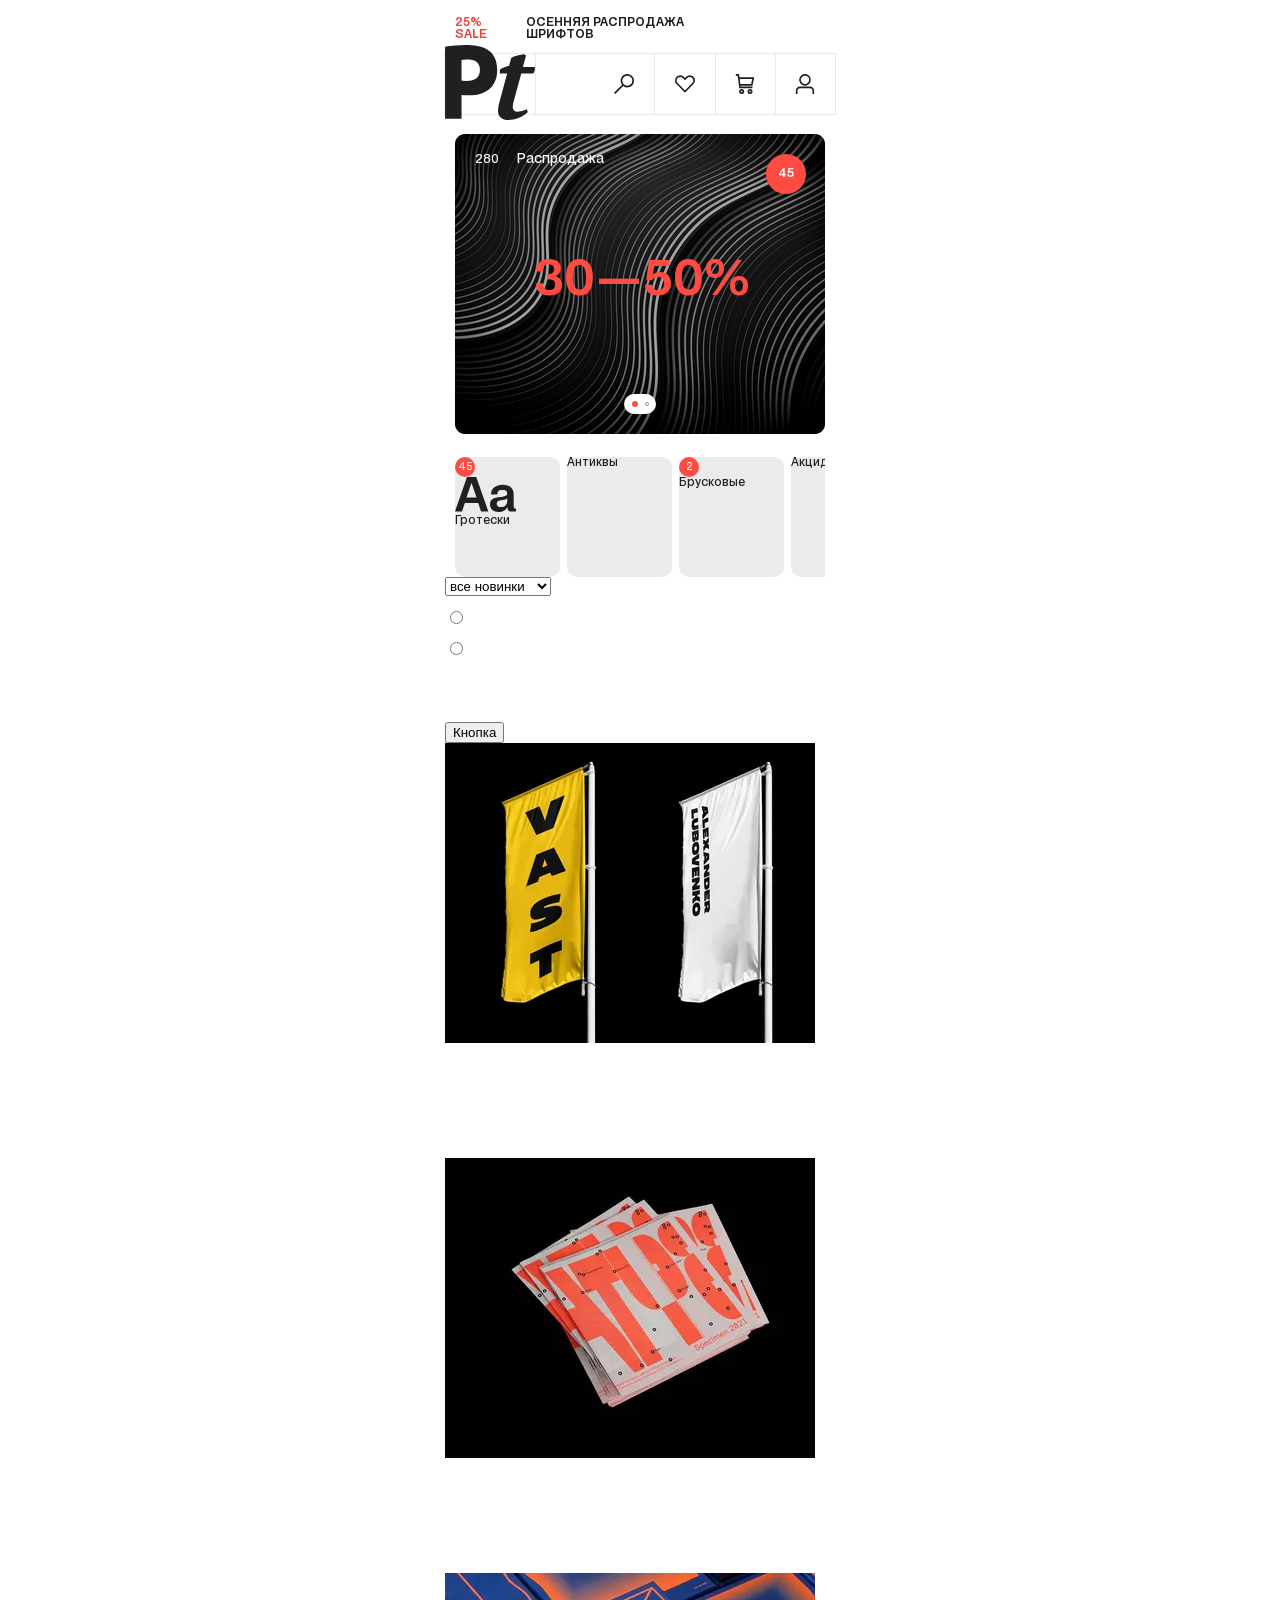
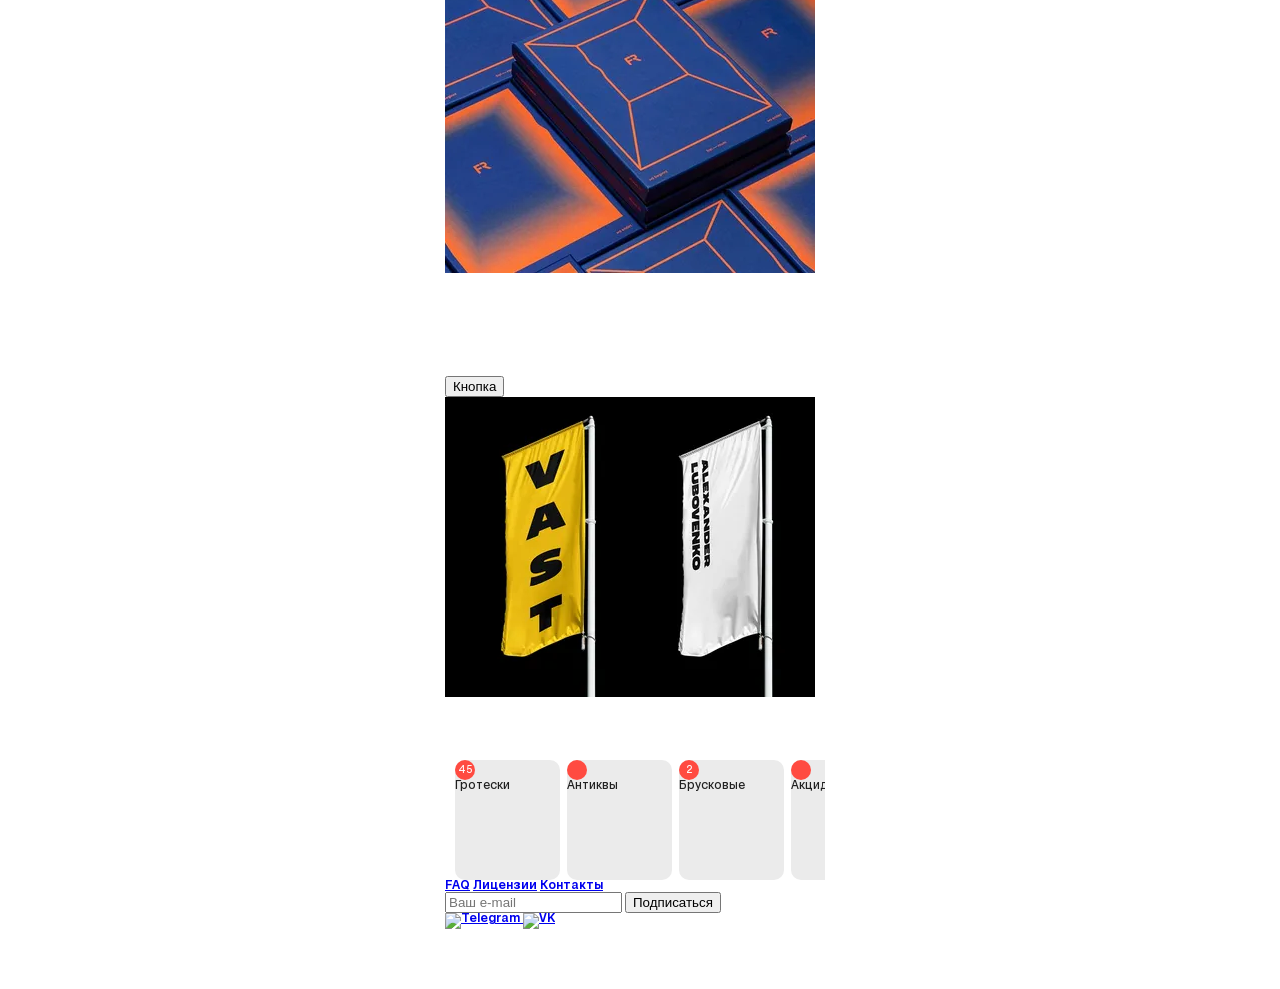
==== commit 62c9c1b2: "Deploying to gh-pages from @ VadimPinyagin/paratype@a5651a2ad933bb254bc0a005b5de2b0441797ee0 🚀" ====
--- a/index.html
+++ b/index.html
@@ -1,6 +1,6 @@
-<!DOCTYPE html><html class="page" lang="ru"><head><meta charset="UTF-8"><title>Паратайп — 1000+ шрифтов для ваших проектов</title><meta name="viewport" content="width=device-width,initial-scale=1"><link rel="preload" href="../source/fonts/pragmatica-next_vf.woff" type="font/woff" as="font"><link rel="preload" href="../source/fonts/pragmatica-next_vf.woff2" type="font/woff2" as="font"><link rel="stylesheet" href="styles/styles.css"></head><body class="page__body"><header class="header"><div class="container header__container"><a class="header__special special" href="#"><span class="special__discount">25% Sale</span> <span class="special__text">осенняя распродажа шрифтов</span></a><nav class="header__nav nav nav__list--is-close main-nav--nojs"><a class="header__logo logo" href="index.html" aria-current="page"><span class="visually-hidden">На главную страницу</span> <span class="logo__date-fondation">Основано в 1998</span><picture><source type="image/svg+xml" width="202" height="59" media="(min-width: 1025px)" srcset="images/logo-desktop.svg"><img class="logo__image logo__image--icon" width="40" height="33" src="images/logo-mobile.svg" alt="Логотип Paratype"></picture></a><button class="nav__btn btn-burger" type="button"><span class="visually-hidden">Открыть/закрыть меню</span></button><ul class="nav__list"><li class="nav__list-item"><ul class="theme"><li class="theme__toggle-item"><label class="visually-hidden" for="light">Светлая</label> <input class="theme__toggle-radio" type="radio" name="theme-toggle" id="light" value="light" title="Светлая"></li><li class="theme__toggle-item"><label class="visually-hidden" for="dark">Тёмная</label> <input class="theme__toggle-radio" type="radio" name="theme-toggle" id="dark" value="dark" title="Тёмная"></li></ul></li><li class="nav__list-item"><ul class="main-nav-list"><li class="main-nav-list__item"><a class="main-nav-list__link" href="#">Каталог</a></li><li class="main-nav-list__item"><a class="main-nav-list__link" href="#">Коллекции</a></li><li class="main-nav-list__item"><a class="main-nav-list__link" href="#">Компания</a></li><li class="main-nav-list__item"><a class="main-nav-list__link" href="#">Справочник</a></li></ul></li><li class="nav__list-item"><ul class="account-list"><li class="account-list__item"><h2 class="account-list__title">Мой профиль</h2></li><li class="account-list__item"><a class="account-list__link" href="#">войти</a></li><li class="account-list__item"><a class="account-list__link" href="#">зарегистрироваться</a></li></ul></li><li class="nav__list-item"><ul class="support-nav"><li class="support-nav__item"><a class="support-nav__link" href="#">FAQ</a></li><li class="support-nav__item"><a class="support-nav__link" href="#">Лицензии</a></li><li class="support-nav__item"><a class="support-nav__link" href="#">Возврат и замена</a></li><li class="support-nav__item"><a class="support-nav__link" href="#">Контакты</a></li></ul></li><li class="support-nav__item"><div class="social-copyright"><div class="social-copyright__icons"><a class="social-copyright__icon" href="#"></a> <a class="social-copyright__icon" href="#"></a></div><p class="social-copyright__text">&copy; 1998–2023. Паратайп. Все авторские права защищены.</p><p class="social-copyright__design">Дизайн Wemakefab</p></div></li></ul><a class="nav__search search" href="#"><span class="visually-hidden">Поиск по сайту</span></a><ul class="nav__user-list user-list"><li class="user-list__item"><a class="user-list__favorites" href="#"><span class="visually-hidden">в избранном</span></a></li><li class="user-list__item"><a class="user-list__cart" href="#"><span class="visually-hidden">в корзине</span></a></li><li class="user-list__item"><a class="user-list__account" href="#"><span class="visually-hidden">мой аккаунт</span></a></li></ul></nav></div></header><main class="main"><h1 class="visually-hidden">Паратайп — российская компания в области изготовления шрифтов</h1><section class="promotions"><div class="container promotions__container"><div class="promotions__sale"><h2 class="promotions__title">Распродажа</h2><span class="promotions__catalog-number">280</span> <span class="promotions__marker update-marker">45</span><p class="promotions__text">30—50%</p><picture class="promotions__picture"><img class="promotions__image" src="./images/waves-of-shadow@1x.png" width="370" height="300"></picture></div><div class="promotions__hit"><h2 class="promotions__title">Хит продаж</h2><span class="promotions__catalog-number">20</span> <span class="update-marker hidden"></span><p class="promotions__text">pragmatica next</p></div><ul class="promotions__pagination"><li class="promotions__pagination-item promotions__pagination-item--active"></li><li class="promotions__pagination-item"></li></ul></div></section><section class="swiper"><div class="container swiper__container"><h2 class="swiper__title visually-hidden">Каталог шрифтов</h2><ul class="swiper__list"><li class="swiper__list-item"><a class="swiper__link" href="#"><h3 class="swiper__element-title">Гротески</h3><span class="swiper__catalog-number">280</span> <span class="update-marker">45</span></a></li><li class="swiper__list-item"><a class="swiper__link" href="#"><h3 class="swiper__element-title">Антиквы</h3><span class="swiper__catalog-number">89</span> <span class="update-marker hidden"></span></a></li><li class="swiper__list-item"><a class="swiper__link" href="#"><h3 class="swiper__element-title">Брусковые</h3><span class="swiper__catalog-number">129</span> <span class="update-marker">2</span></a></li><li class="swiper__list-item"><a class="swiper__link" href="#"><h3 class="swiper__element-title">Акцидентные</h3><span class="swiper__catalog-number">278</span> <span class="update-marker hidden"></span></a></li><li class="swiper__list-item"><a class="swiper__link" href="#"><h3 class="swiper__element-title">Рукописныее</h3><span class="swiper__catalog-number">23</span> <span class="update-marker hidden"></span></a></li><li class="swiper__list-item"><a class="swiper__link" href="#"><h3 class="swiper__element-title">Неалфавитные</h3><span class="swiper__catalog-number">8</span> <span class="update-marker hidden"></span></a></li><li class="swiper__list-item"><a class="swiper__link" href="#"><h3 class="swiper__element-title">Моноширинные</h3><span class="swiper__catalog-number">280</span> <span class="update-marker hidden"></span></a></li><li class="swiper__list-item"><a class="swiper__link" href="#"><h3 class="swiper__element-title">Исторические</h3><span class="swiper__catalog-number">58</span> <span class="update-marker hidden"></span></a></li></ul></div></section><section class="sorting"><h2 class="visually-hidden">Сортировка</h2><div class="container sorting__container"><select class="sorting__select" aria-label="Сортировка" name="sorting"><option value="new" selected="selected">все новинки</option><option value="sale">распродажа</option><option value="recommend">рекомендуем</option><option value="bestseller">бестселлеры</option></select><div class="sorting__view"><p class="sorting__view-card"><label class="visually-hidden" for="view-card"></label> <input class="sorting__view-radio" type="radio" name="sorting-view" id="view-card" value="view-card" title="Вид карточками"></p><p class="sorting__view-list"><label class="visually-hidden" for="view-list"></label> <input class="sorting__view-radio" type="radio" name="sorting-view" id="view-list" value="view-list" title="Вид списком"></p></div></div></section><section class="catalog"><div class="container catalog__container"><h2 class="visually-hidden">Каталог шрифтов</h2><article class="catalog__item product"><h3 class="product">PRAGMATICA Next VF</h3><span class="product__label label">распродажа</span> <span class="product__sale sale-percent">30%</span><details class="product__content"><summary>Должно быть скрыто</summary><div class="product__cotnainer"><p class="product__format">opentype</p><dl class="product__list example"><dt class="example__description">начертаний</dt><dd class="example__value">8</dd><dt class="example__description">языки</dt><dd class="example__value">92</dd></dl><p class="product__style">гротеск</p><p class="product__price"><span class="product__price-from">От</span>&nbsp;2&nbsp;250&nbsp;₽</p></div><div class="tags"><span class="tags__element">десктоп</span> <span class="tags__element">веб</span></div></details><button>Кнопка</button><div class="product__slider-container"><picture><img class="product__slider-image" src="images/pragmatica-next-vf-mobile@1x.png" srcset="images/pragmatica-next-vf-mobile@1x.webp, images/pragmatica-next-vf-mobile@2x.webp 2x" width="370" height="30" alt="Два флага на флагштоках, на черном фоне: желтый с надписью 'VAST', белый с надписью 'ALEXANDER LUBOVENKO."></picture><ul class="product__slider-pagination pagination"><li class="pagination__item"></li><li class="pagination__item"></li><li class="pagination__item"></li></ul></div></article><article class="catalog__item product"><h3 class="product">Proxima nova</h3><span class="product__label label">распродажа</span> <span class="product__sale sale-percent">30%</span><details class="product__content"><summary>Кнопка</summary><div class="product__cotnainer"><p class="product__format">opentype</p><dl class="product__list example"><dt class="example__description">начертаний</dt><dd class="example__value">8</dd><dt class="example__description">языки</dt><dd class="example__value">92</dd></dl><p class="product__style">гротеск</p><p class="product__price"><span class="product__price-from">От</span>&nbsp;2&nbsp;250&nbsp;₽</p></div><div class="tags"><span class="tags__element">десктоп</span> <span class="tags__element">веб</span></div></details><div class="product__slider-container"><picture><img class="product__slider-image" src="images/proxima-nova-mobile@1x.png" srcset="images/proxima-nova-mobile@1x.webp, images/proxima-nova-mobile@2x.webp 2x" width="370" height="30" alt="Синяя обложка книги с оранжевыми элементами дизайна, расположенные на фоне других книг с аналогичным оформлением."></picture><ul class="product__slider-pagination pagination"><li class="pagination__item"></li><li class="pagination__item"></li><li class="pagination__item"></li></ul></div></article><article class="catalog__item product"><h3 class="product">Proxima nova</h3><span class="product__label label">распродажа</span> <span class="product__sale sale-percent hidden">30%</span><details class="product__content"><summary>Кнопка</summary><div class="product__cotnainer"><p class="product__format">opentype</p><dl class="product__list example"><dt class="example__description">начертаний</dt><dd class="example__value">8</dd><dt class="example__description">языки</dt><dd class="example__value">92</dd></dl><p class="product__style">гротеск</p><p class="product__price"><span class="product__price-from">От</span>&nbsp;2&nbsp;250&nbsp;₽</p></div><div class="tags"><span class="tags__element">десктоп</span> <span class="tags__element">веб</span></div></details><div class="product__slider-container"><picture><img class="product__slider-image" src="images/magistral-pt-mobile@1x.png" srcset="images/magistral-pt-mobile@1x.webp, images/magistral-pt-mobile@2x.webp 2x" width="370" height="30" alt="Стопка образцов типографики с красными элементами на белом фоне"></picture><ul class="product__slider-pagination pagination"><li class="pagination__item"></li><li class="pagination__item"></li><li class="pagination__item"></li></ul></div></article><article class="catalog__item product"><h3 class="product">PRAGMATICA Next VF</h3><span class="product__label label">распродажа</span> <span class="product__sale sale-percent">30%</span><details class="product__content" id="product-details"><summary style="display: none;">Должно быть скрыто</summary><div class="product__cotnainer"><p class="product__format">opentype</p><dl class="product__list example"><dt class="example__description">начертаний</dt><dd class="example__value">8</dd><dt class="example__description">языки</dt><dd class="example__value">92</dd></dl><p class="product__style">гротеск</p><p class="product__price"><span class="product__price-from">От</span>&nbsp;2&nbsp;250&nbsp;₽</p></div><div class="tags"><span class="tags__element">десктоп</span> <span class="tags__element">веб</span></div></details><button id="toggle-button">Кнопка</button><div class="product__slider-container"><picture><img class="product__slider-image" src="images/pragmatica-next-vf-mobile@1x.png" srcset="images/pragmatica-next-vf-mobile@1x.webp, images/pragmatica-next-vf-mobile@2x.webp 2x" width="370" height="30" alt="Два флага на флагштоках, на черном фоне: желтый с надписью 'VAST', белый с надписью 'ALEXANDER LUBOVENKO.'"></picture><ul class="product__slider-pagination pagination"><li class="pagination__item"></li><li class="pagination__item"></li><li class="pagination__item"></li></ul></div></article><script>const button = document.getElementById('toggle-button');
+<!DOCTYPE html><html class="page" lang="ru"><head><meta charset="UTF-8"><title>Паратайп — 1000+ шрифтов для ваших проектов</title><meta name="viewport" content="width=device-width,initial-scale=1"><link rel="preload" href="../source/fonts/pragmatica-next_vf.woff" type="font/woff" as="font"><link rel="preload" href="../source/fonts/pragmatica-next_vf.woff2" type="font/woff2" as="font"><link rel="stylesheet" href="styles/styles.css"></head><body class="page__body"><header class="header"><div class="container header__container"><a class="header__special special" href="#"><span class="special__discount">25% Sale</span> <span class="special__text">осенняя распродажа шрифтов</span></a><nav class="header__nav nav nav__list--is-close main-nav--nojs"><a class="header__logo logo" href="index.html" aria-current="page"><span class="visually-hidden">На главную страницу</span> <span class="logo__date-fondation">Основано в 1998</span><picture><source type="image/svg+xml" width="202" height="59" media="(min-width: 1025px)" srcset="images/logo-desktop.svg"><img class="logo__image logo__image--icon" width="40" height="33" src="images/logo-mobile.svg" alt="Логотип Paratype"></picture></a><button class="nav__btn btn-burger" type="button"><span class="visually-hidden">Открыть/закрыть меню</span></button><ul class="nav__list"><li class="nav__list-item"><ul class="theme"><li class="theme__toggle-item"><label class="visually-hidden" for="light">Светлая</label> <input class="theme__toggle-radio" type="radio" name="theme-toggle" id="light" value="light" title="Светлая"></li><li class="theme__toggle-item"><label class="visually-hidden" for="dark">Тёмная</label> <input class="theme__toggle-radio" type="radio" name="theme-toggle" id="dark" value="dark" title="Тёмная"></li></ul></li><li class="nav__list-item"><ul class="main-nav-list"><li class="main-nav-list__item"><a class="main-nav-list__link" href="#">Каталог</a></li><li class="main-nav-list__item"><a class="main-nav-list__link" href="#">Коллекции</a></li><li class="main-nav-list__item"><a class="main-nav-list__link" href="#">Компания</a></li><li class="main-nav-list__item"><a class="main-nav-list__link" href="#">Справочник</a></li></ul></li><li class="nav__list-item"><ul class="account-list"><li class="account-list__item"><h2 class="account-list__title">Мой профиль</h2></li><li class="account-list__item"><a class="account-list__link" href="#">войти</a></li><li class="account-list__item"><a class="account-list__link" href="#">зарегистрироваться</a></li></ul></li><li class="nav__list-item"><ul class="support-nav"><li class="support-nav__item"><a class="support-nav__link" href="#">FAQ</a></li><li class="support-nav__item"><a class="support-nav__link" href="#">Лицензии</a></li><li class="support-nav__item"><a class="support-nav__link" href="#">Возврат и замена</a></li><li class="support-nav__item"><a class="support-nav__link" href="#">Контакты</a></li></ul></li><li class="support-nav__item"><div class="social-copyright"><div class="social-copyright__icons"><a class="social-copyright__icon" href="#"></a> <a class="social-copyright__icon" href="#"></a></div><p class="social-copyright__text">&copy; 1998–2023. Паратайп. Все авторские права защищены.</p><p class="social-copyright__design">Дизайн Wemakefab</p></div></li></ul><a class="nav__search search" href="#"><span class="visually-hidden">Поиск по сайту</span></a><ul class="nav__user-list user-list"><li class="user-list__item"><a class="user-list__favorites" href="#"><span class="visually-hidden">в избранном</span></a></li><li class="user-list__item"><a class="user-list__cart" href="#"><span class="visually-hidden">в корзине</span></a></li><li class="user-list__item"><a class="user-list__account" href="#"><span class="visually-hidden">мой аккаунт</span></a></li></ul></nav></div></header><main class="main"><h1 class="visually-hidden">Паратайп — российская компания в области изготовления шрифтов</h1><section class="promotions"><div class="container promotions__container"><div class="promotions__sale"><h2 class="promotions__title">Распродажа</h2><span class="promotions__catalog-number">280</span> <span class="promotions__marker update-marker">45</span><p class="promotions__text">30—50%</p><picture class="promotions__picture"><img class="promotions__image" src="./images/waves-of-shadow@1x.png" width="370" height="300"></picture></div><div class="promotions__hit"><h2 class="promotions__title">Хит продаж</h2><span class="promotions__catalog-number">20</span> <span class="update-marker hidden"></span><p class="promotions__text">pragmatica next</p></div><ul class="promotions__pagination"><li class="promotions__pagination-item promotions__pagination-item--active"></li><li class="promotions__pagination-item"></li></ul></div></section><section class="swiper"><div class="container swiper__container"><h2 class="swiper__title visually-hidden">Каталог шрифтов</h2><ul class="swiper__list"><li class="swiper__list-item"><a class="swiper__link" href="#"><span class="swiper__catalog-number">280</span> <span class="update-marker update-marker--swiper">45</span><picture><img class="swiper__image" src="./images/grotesques.svg" width="61" height="35"></picture><p class="swiper__element-title">Гротески</p></a></li><li class="swiper__list-item"><a class="swiper__link" href="#"><span class="swiper__catalog-number">89</span><p class="swiper__element-title">Антиквы</p></a></li><li class="swiper__list-item"><a class="swiper__link" href="#"><span class="swiper__catalog-number">129</span> <span class="update-marker update-marker--swiper">2</span><p class="swiper__element-title">Брусковые</p></a></li><li class="swiper__list-item"><a class="swiper__link" href="#"><span class="swiper__catalog-number">278</span><p class="swiper__element-title">Акцидентные</p></a></li><li class="swiper__list-item"><a class="swiper__link" href="#"><span class="swiper__catalog-number">23</span><p class="swiper__element-title">Рукописныее</p></a></li><li class="swiper__list-item"><a class="swiper__link" href="#"><span class="swiper__catalog-number">8</span><p class="swiper__element-title">Неалфавитные</p></a></li><li class="swiper__list-item"><a class="swiper__link" href="#"><span class="swiper__catalog-number">280</span><p class="swiper__element-title">Моноширинные</p></a></li><li class="swiper__list-item"><a class="swiper__link" href="#"><span class="swiper__catalog-number">58</span><p class="swiper__element-title">Исторические</p></a></li></ul></div></section><section class="sorting"><h2 class="visually-hidden">Сортировка</h2><div class="container sorting__container"><select class="sorting__select" aria-label="Сортировка" name="sorting"><option value="new" selected="selected">все новинки</option><option value="sale">распродажа</option><option value="recommend">рекомендуем</option><option value="bestseller">бестселлеры</option></select><div class="sorting__view"><p class="sorting__view-card"><label class="visually-hidden" for="view-card"></label> <input class="sorting__view-radio" type="radio" name="sorting-view" id="view-card" value="view-card" title="Вид карточками"></p><p class="sorting__view-list"><label class="visually-hidden" for="view-list"></label> <input class="sorting__view-radio" type="radio" name="sorting-view" id="view-list" value="view-list" title="Вид списком"></p></div></div></section><section class="catalog"><div class="container catalog__container"><h2 class="visually-hidden">Каталог шрифтов</h2><article class="catalog__item product"><h3 class="product">PRAGMATICA Next VF</h3><span class="product__label label">распродажа</span> <span class="product__sale sale-percent">30%</span><details class="product__content"><summary>Должно быть скрыто</summary><div class="product__cotnainer"><p class="product__format">opentype</p><dl class="product__list example"><dt class="example__description">начертаний</dt><dd class="example__value">8</dd><dt class="example__description">языки</dt><dd class="example__value">92</dd></dl><p class="product__style">гротеск</p><p class="product__price"><span class="product__price-from">От</span>&nbsp;2&nbsp;250&nbsp;₽</p></div><div class="tags"><span class="tags__element">десктоп</span> <span class="tags__element">веб</span></div></details><button>Кнопка</button><div class="product__slider-container"><picture><img class="product__slider-image" src="images/pragmatica-next-vf-mobile@1x.png" srcset="images/pragmatica-next-vf-mobile@1x.webp, images/pragmatica-next-vf-mobile@2x.webp 2x" width="370" height="30" alt="Два флага на флагштоках, на черном фоне: желтый с надписью 'VAST', белый с надписью 'ALEXANDER LUBOVENKO."></picture><ul class="product__slider-pagination pagination"><li class="pagination__item"></li><li class="pagination__item"></li><li class="pagination__item"></li></ul></div></article><article class="catalog__item product"><h3 class="product">Proxima nova</h3><span class="product__label label">распродажа</span> <span class="product__sale sale-percent">30%</span><details class="product__content"><summary>Кнопка</summary><div class="product__cotnainer"><p class="product__format">opentype</p><dl class="product__list example"><dt class="example__description">начертаний</dt><dd class="example__value">8</dd><dt class="example__description">языки</dt><dd class="example__value">92</dd></dl><p class="product__style">гротеск</p><p class="product__price"><span class="product__price-from">От</span>&nbsp;2&nbsp;250&nbsp;₽</p></div><div class="tags"><span class="tags__element">десктоп</span> <span class="tags__element">веб</span></div></details><div class="product__slider-container"><picture><img class="product__slider-image" src="images/proxima-nova-mobile@1x.png" srcset="images/proxima-nova-mobile@1x.webp, images/proxima-nova-mobile@2x.webp 2x" width="370" height="30" alt="Синяя обложка книги с оранжевыми элементами дизайна, расположенные на фоне других книг с аналогичным оформлением."></picture><ul class="product__slider-pagination pagination"><li class="pagination__item"></li><li class="pagination__item"></li><li class="pagination__item"></li></ul></div></article><article class="catalog__item product"><h3 class="product">Proxima nova</h3><span class="product__label label">распродажа</span> <span class="product__sale sale-percent hidden">30%</span><details class="product__content"><summary>Кнопка</summary><div class="product__cotnainer"><p class="product__format">opentype</p><dl class="product__list example"><dt class="example__description">начертаний</dt><dd class="example__value">8</dd><dt class="example__description">языки</dt><dd class="example__value">92</dd></dl><p class="product__style">гротеск</p><p class="product__price"><span class="product__price-from">От</span>&nbsp;2&nbsp;250&nbsp;₽</p></div><div class="tags"><span class="tags__element">десктоп</span> <span class="tags__element">веб</span></div></details><div class="product__slider-container"><picture><img class="product__slider-image" src="images/magistral-pt-mobile@1x.png" srcset="images/magistral-pt-mobile@1x.webp, images/magistral-pt-mobile@2x.webp 2x" width="370" height="30" alt="Стопка образцов типографики с красными элементами на белом фоне"></picture><ul class="product__slider-pagination pagination"><li class="pagination__item"></li><li class="pagination__item"></li><li class="pagination__item"></li></ul></div></article><article class="catalog__item product"><h3 class="product">PRAGMATICA Next VF</h3><span class="product__label label">распродажа</span> <span class="product__sale sale-percent">30%</span><details class="product__content" id="product-details"><summary style="display: none;">Должно быть скрыто</summary><div class="product__cotnainer"><p class="product__format">opentype</p><dl class="product__list example"><dt class="example__description">начертаний</dt><dd class="example__value">8</dd><dt class="example__description">языки</dt><dd class="example__value">92</dd></dl><p class="product__style">гротеск</p><p class="product__price"><span class="product__price-from">От</span>&nbsp;2&nbsp;250&nbsp;₽</p></div><div class="tags"><span class="tags__element">десктоп</span> <span class="tags__element">веб</span></div></details><button id="toggle-button">Кнопка</button><div class="product__slider-container"><picture><img class="product__slider-image" src="images/pragmatica-next-vf-mobile@1x.png" srcset="images/pragmatica-next-vf-mobile@1x.webp, images/pragmatica-next-vf-mobile@2x.webp 2x" width="370" height="30" alt="Два флага на флагштоках, на черном фоне: желтый с надписью 'VAST', белый с надписью 'ALEXANDER LUBOVENKO.'"></picture><ul class="product__slider-pagination pagination"><li class="pagination__item"></li><li class="pagination__item"></li><li class="pagination__item"></li></ul></div></article><script>const button = document.getElementById('toggle-button');
     const details = document.getElementById('product-details');
 
     button.addEventListener('click', () => {
         details.open = !details.open;
-    });</script></div></section><section class="swiper"><h2 class="swiper__title visually-hidden">Каталог шрифтов</h2><ul class="swiper__list"><li class="swiper__list-item"><a class="swiper__link" href="#"><h3 class="swiper__element-title">Гротески</h3><span class="swiper__catalog-number">280</span> <span class="update-marker">45</span></a></li><li class="swiper__list-item"><a class="swiper__link" href="#"><h3 class="swiper__element-title">Антиквы</h3><span class="swiper__catalog-number">89</span> <span class="update-marker hidden"></span></a></li><li class="swiper__list-item"><a class="swiper__link" href="#"><h3 class="swiper__element-title">Брусковые</h3><span class="swiper__catalog-number">129</span> <span class="update-marker">2</span></a></li><li class="swiper__list-item"><a class="swiper__link" href="#"><h3 class="swiper__element-title">Акцидентные</h3><span class="swiper__catalog-number">278</span> <span class="update-marker hidden"></span></a></li><li class="swiper__list-item"><a class="swiper__link" href="#"><h3 class="swiper__element-title">Рукописныее</h3><span class="swiper__catalog-number">23</span> <span class="update-marker hidden"></span></a></li><li class="swiper__list-item"><a class="swiper__link" href="#"><h3 class="swiper__element-title">Неалфавитные</h3><span class="swiper__catalog-number">8</span> <span class="update-marker hidden"></span></a></li><li class="swiper__list-item"><a class="swiper__link" href="#"><h3 class="swiper__element-title">Моноширинные</h3><span class="swiper__catalog-number">280</span> <span class="update-marker hidden"></span></a></li><li class="swiper__list-item"><a class="swiper__link" href="#"><h3 class="swiper__element-title">Исторические</h3><span class="swiper__catalog-number">58</span> <span class="update-marker hidden"></span></a></li></ul></section></main><footer class="footer"><div class="container footer__container"><div class="footer__links-wrapper"><a class="footer__link" href="#">FAQ</a> <a class="footer__link" href="#">Лицензии</a> <a class="footer__link" href="#">Контакты</a></div><form class="footer__subscribe-form subscribe" action="https://echo.htmlacademy.ru" method="post"><label class="visually-hidden" for="subscribe-email">Введите ваш email</label> <input class="subscribe-input" id="subscribe-email" name="subscribe-email" type="email" placeholder="Ваш e-mail" required=""> <button class="subscribe-button button" type="submit" value="Подписаться">Подписаться</button></form><div class="social-copyright"><div class="social-copyright__icons"><a class="social-copyright__icon" href="#"><img src="#" alt="Telegram" width="40" height="40"> </a><a class="social-copyright__icon" href="#"><img src="#" alt="VK" width="40" height="40"></a></div><p class="social-copyright__text">&copy; 1998–2023. Паратайп. Все авторские права защищены.</p><p class="social-copyright__design">Дизайн Wemakefab</p></div></div></footer><script src="scripts/index.js" defer="defer"></script></body></html>+    });</script></div></section><section class="swiper"><h2 class="swiper__title visually-hidden">Каталог шрифтов</h2><div class="container swiper__container"><ul class="swiper__list"><li class="swiper__list-item"><a class="swiper__link" href="#"><span class="swiper__catalog-number">280</span> <span class="update-marker update-marker--swiper">45</span><p class="swiper__element-title">Гротески</p></a></li><li class="swiper__list-item"><a class="swiper__link" href="#"><span class="swiper__catalog-number">89</span> <span class="update-marker update-marker--swiper hidden"></span><p class="swiper__element-title">Антиквы</p></a></li><li class="swiper__list-item"><a class="swiper__link" href="#"><span class="swiper__catalog-number">129</span> <span class="update-marker update-marker--swiper">2</span><p class="swiper__element-title">Брусковые</p></a></li><li class="swiper__list-item"><a class="swiper__link" href="#"><span class="swiper__catalog-number">278</span> <span class="update-marker update-marker--swiper hidden"></span><p class="swiper__element-title">Акцидентные</p></a></li><li class="swiper__list-item"><a class="swiper__link" href="#"><span class="swiper__catalog-number">23</span> <span class="update-marker update-marker--swiper hidden"></span><p class="swiper__element-title">Рукописныее</p></a></li><li class="swiper__list-item"><a class="swiper__link" href="#"><span class="swiper__catalog-number">8</span> <span class="update-marker update-marker--swiper hidden"></span><p class="swiper__element-title">Неалфавитные</p></a></li><li class="swiper__list-item"><a class="swiper__link" href="#"><span class="swiper__catalog-number">280</span> <span class="update-marker update-marker--swiper hidden"></span><p class="swiper__element-title">Моноширинные</p></a></li><li class="swiper__list-item"><a class="swiper__link" href="#"><span class="swiper__catalog-number">58</span> <span class="update-marker update-marker--swiper hidden"></span><p class="swiper__element-title">Исторические</p></a></li></ul></div></section></main><footer class="footer"><div class="container footer__container"><div class="footer__links-wrapper"><a class="footer__link" href="#">FAQ</a> <a class="footer__link" href="#">Лицензии</a> <a class="footer__link" href="#">Контакты</a></div><form class="footer__subscribe-form subscribe" action="https://echo.htmlacademy.ru" method="post"><label class="visually-hidden" for="subscribe-email">Введите ваш email</label> <input class="subscribe-input" id="subscribe-email" name="subscribe-email" type="email" placeholder="Ваш e-mail" required=""> <button class="subscribe-button button" type="submit" value="Подписаться">Подписаться</button></form><div class="social-copyright"><div class="social-copyright__icons"><a class="social-copyright__icon" href="#"><img src="#" alt="Telegram" width="40" height="40"> </a><a class="social-copyright__icon" href="#"><img src="#" alt="VK" width="40" height="40"></a></div><p class="social-copyright__text">&copy; 1998–2023. Паратайп. Все авторские права защищены.</p><p class="social-copyright__design">Дизайн Wemakefab</p></div></div></footer><script src="scripts/index.js" defer="defer"></script></body></html>
--- a/styles/styles.css
+++ b/styles/styles.css
@@ -1 +1 @@
-:root{--basic-white:#fff;--smoky-white:#f0f0f0;--gray-light:#ebebeb;--pearlescent-light-gray:#999;--black-and-brown:#202020;--almost-black:#101010;--deep-coral:#ff4b41;--carmine-pink:#e9473e}*,:before,:after{box-sizing:border-box}img{object-fit:contain;max-width:100%;height:auto}@font-face{font-family:pragmatica-next_vf;src:url(../fonts/pragmatica-next_vf.woff2)format("woff2"),url(../fonts/pragmatica-next_vf.woff)format("woff");font-weight:100 900;font-style:normal;font-display:swap}.visually-hidden{white-space:nowrap;-webkit-clip-path:inset(100%);clip-path:inset(100%);clip:rect(0 0 0 0);border:0;width:1px;height:1px;margin:-1px;padding:0;position:absolute;overflow:hidden}.header{display:grid}.header .header__logo{box-shadow:1px 0 0 0 var(--gray-light)}.account-list{margin:0;padding:0;list-style:none}.account-list .account-list__title{text-transform:uppercase;color:var(--black-and-brown);font-size:24px;font-weight:600;line-height:100%}.account-list .account-list__link{text-transform:uppercase;color:var(--black-and-brown);font-size:12px;font-weight:600;line-height:100%;text-decoration:none;display:inline-block}.btn-burger{background-color:#0000;border:none;justify-content:center;align-items:center;width:60px;height:60px;padding:0;display:flex;position:relative}@media (width>=1025px){.btn-burger{display:none}}.container{width:390px;margin:0 auto;position:relative}.logo{justify-content:center;align-items:center;width:90px;height:60px;display:flex}.logo__date-fondation{display:none}.main-nav-list{margin:0;padding:0;list-style:none}.main-nav-list .main-nav-list__link{text-transform:uppercase;color:var(--black-and-brown);font-size:24px;font-weight:600;line-height:100%;text-decoration:none;display:inline-block}.main{margin:auto}.nav{box-shadow:0 0 0 1px var(--gray-light),0 0 0 -1px var(--gray-light);grid-template-columns:89px 60px 60px 1fr;place-items:center;display:grid}.nav .header__special{grid-column:1/5}.nav .header__logo{grid-area:2/1}.nav .nav__btn{box-shadow:1px 0 0 0 var(--gray-light);grid-area:2/2}.nav .nav__search{box-shadow:1px 0 0 0 var(--gray-light);grid-area:2/3}.nav .nav__user-list{grid-area:2/4}.nav__list{margin:0;padding:0;list-style:none}.nav__list--is-close .nav__list{display:none}.nav__list--is-close .nav__btn:before{content:"";background-color:#000;width:20px;height:2px;display:block;box-shadow:0 -7px #000,0 7px #000}.nav__list--is-open .nav__list{background-color:var(--basic-white);z-index:1;grid-column:1/4;width:100%;position:absolute;top:103px}.nav__list--is-open .nav__btn{background-color:var(--deep-coral)}.nav__list--is-open .nav__btn:before,.nav__list--is-open .nav__btn:after{content:"";background-color:var(--basic-white);box-shadow:none;width:20px;height:1px;position:absolute;transform:rotate(45deg)}.nav__list--is-open .nav__btn:after{transform:rotate(-45deg)}.page{box-sizing:border-box;height:100vh;font-family:pragmatica-next_vf,Arial,Helvetica,sans-serif;font-size:12px;font-weight:600;line-height:100%;overflow-x:hidden}.page__body{color:var(--basic-white);flex-direction:column;min-width:max-content;min-height:100vh;margin:0;display:flex;position:relative;overflow-x:hidden}.promotions{padding-block:20px;padding-inline:10px;position:relative}.promotions .promotions__sale{display:grid}.promotions .promotions__picture{grid-area:1/1/4/4}.promotions .promotions__catalog-number{z-index:1;grid-area:1/1;padding-block-start:20px;padding-inline-start:20px;font-weight:500}.promotions .promotions__title{z-index:1;grid-area:1/2;margin:0;padding-block-start:20px;font-size:14px;font-weight:500}.promotions .promotions__text{color:var(--deep-coral);z-index:1;grid-area:2/2;margin:0;padding-block-start:68px;padding-inline-start:17px;font-size:50px;font-weight:600;line-height:40px}.promotions .promotions__marker{z-index:1;grid-area:1/3;margin-block-start:20px;margin-inline-start:-1px}.promotions .promotions__pagination{background-color:var(--basic-white);border-radius:10px;grid-area:2/3;justify-content:center;align-items:center;column-gap:7px;width:32px;height:20px;margin:0;padding:0;list-style:none;display:flex;position:absolute;bottom:23px;left:169px}.promotions .promotions__pagination .promotions__pagination-item{background-color:var(--basic-white);border:1px solid var(--pearlescent-light-gray);border-radius:50%;width:4px;height:4px}.promotions .promotions__pagination .promotions__pagination-item--active{background-color:var(--deep-coral);border:none;border-radius:50%;width:6px;height:6px}.promotions .promotions__hit{display:none}.search{justify-content:center;align-items:center;width:60px;height:60px;display:flex}.search:before{content:"";background-image:url(../icons/stack.svg#search-icon);width:20px;height:20px;display:block}.support-nav{margin:0;padding:0;list-style:none}.support-nav .support-nav__link{text-transform:uppercase;color:var(--black-and-brown);font-size:12px;font-weight:600;line-height:100%;text-decoration:none;display:inline-block}.swiper{margin:0 auto;position:relative}.swiper__list{scrollbar-width:none;scroll-snap-type:x mandatory;column-gap:7px;margin:0;padding:0;list-style:none;display:flex;overflow-x:auto}.swiper__list .swiper__link{text-decoration:none;display:inline-block}.swiper__list-item{background-color:var(--gray-light);border-radius:10px;min-width:105px;height:120px}.swiper__list-item:first-child{background-image:url(../icons/stack.svg#grotesques-icon);background-repeat:no-repeat;background-size:61px 35px;background-color:var(--gray-light)}.special{text-transform:uppercase;color:var(--black-and-brown);column-gap:12px;padding-block:17px 13px;padding-inline:10px 90px;text-decoration:none;display:flex}.special .special__discount{color:var(--carmine-pink)}.theme{border-radius:var(--smoky-white);width:330px;height:40px;margin:0;padding:0;list-style:none;display:flex}.theme .theme__toggle-radio{width:165px;height:40px}.update-marker{background-color:var(--deep-coral);border-radius:50%;justify-content:center;align-items:center;width:40px;height:40px;display:flex}.user-list{margin:0;padding:0;list-style:none;display:flex}.user-list .user-list__favorites{box-shadow:1px 0 0 0 var(--gray-light);justify-content:center;align-items:center;width:60px;height:60px;display:flex}.user-list .user-list__favorites:before{content:"";background-image:url(../icons/stack.svg#favorites-icon);width:20px;height:20px;display:block}.user-list .user-list__cart{box-shadow:1px 0 0 0 var(--gray-light);justify-content:center;align-items:center;width:60px;height:60px;display:flex}.user-list .user-list__cart:before{content:"";background-image:url(../icons/stack.svg#cart-icon);width:20px;height:20px;display:block}.user-list .user-list__account{justify-content:center;align-items:center;width:60px;height:60px;display:flex}.user-list .user-list__account:before{content:"";background-image:url(../icons/stack.svg#account-icon);width:20px;height:20px;display:block}+:root{--basic-white:#fff;--smoky-white:#f0f0f0;--gray-light:#ebebeb;--pearlescent-light-gray:#999;--black-and-brown:#202020;--almost-black:#101010;--deep-coral:#ff4b41;--carmine-pink:#e9473e}*,:before,:after{box-sizing:border-box}img{object-fit:contain;max-width:100%;height:auto}@font-face{font-family:pragmatica-next_vf;src:url(../fonts/pragmatica-next_vf.woff2)format("woff2"),url(../fonts/pragmatica-next_vf.woff)format("woff");font-weight:100 900;font-style:normal;font-display:swap}.visually-hidden{white-space:nowrap;-webkit-clip-path:inset(100%);clip-path:inset(100%);clip:rect(0 0 0 0);border:0;width:1px;height:1px;margin:-1px;padding:0;position:absolute;overflow:hidden}.hidden{background-color:#000;display:none}.header{display:grid}.header .header__logo{box-shadow:1px 0 0 0 var(--gray-light)}.account-list{margin:0;padding:0;list-style:none}.account-list .account-list__title{text-transform:uppercase;color:var(--black-and-brown);font-size:24px;font-weight:600;line-height:100%}.account-list .account-list__link{text-transform:uppercase;color:var(--black-and-brown);font-size:12px;font-weight:600;line-height:100%;text-decoration:none;display:inline-block}.btn-burger{background-color:#0000;border:none;justify-content:center;align-items:center;width:60px;height:60px;padding:0;display:flex;position:relative}@media (width>=1025px){.btn-burger{display:none}}.container{width:390px;margin:0 auto;position:relative}.logo{justify-content:center;align-items:center;width:90px;height:60px;display:flex}.logo__date-fondation{display:none}.main-nav-list{margin:0;padding:0;list-style:none}.main-nav-list .main-nav-list__link{text-transform:uppercase;color:var(--black-and-brown);font-size:24px;font-weight:600;line-height:100%;text-decoration:none;display:inline-block}.main{margin:auto}.nav{box-shadow:0 0 0 1px var(--gray-light),0 0 0 -1px var(--gray-light);grid-template-columns:89px 60px 60px 1fr;place-items:center;display:grid}.nav .header__special{grid-column:1/5}.nav .header__logo{grid-area:2/1}.nav .nav__btn{box-shadow:1px 0 0 0 var(--gray-light);grid-area:2/2}.nav .nav__search{box-shadow:1px 0 0 0 var(--gray-light);grid-area:2/3}.nav .nav__user-list{grid-area:2/4}.nav__list{margin:0;padding:0;list-style:none}.nav__list--is-close .nav__list{display:none}.nav__list--is-close .nav__btn:before{content:"";background-color:#000;width:20px;height:2px;display:block;box-shadow:0 -7px #000,0 7px #000}.nav__list--is-open .nav__list{background-color:var(--basic-white);z-index:1;grid-column:1/4;width:100%;position:absolute;top:103px}.nav__list--is-open .nav__btn{background-color:var(--deep-coral)}.nav__list--is-open .nav__btn:before,.nav__list--is-open .nav__btn:after{content:"";background-color:var(--basic-white);box-shadow:none;width:20px;height:1px;position:absolute;transform:rotate(45deg)}.nav__list--is-open .nav__btn:after{transform:rotate(-45deg)}.page{box-sizing:border-box;min-width:-moz-fit-content;min-width:fit-content;height:100vh;font-family:pragmatica-next_vf,Arial,Helvetica,sans-serif;font-size:12px;font-weight:600;line-height:100%;overflow-x:hidden}.page__body{color:var(--basic-white);flex-direction:column;min-height:100vh;margin:0;display:flex;position:relative;overflow-x:hidden}.promotions{padding-block:20px;position:relative}.promotions .promotions__sale{display:grid}.promotions .promotions__picture{text-align:center;grid-area:1/1/4/4}.promotions .promotions__catalog-number{z-index:1;grid-area:1/1;padding-block-start:20px;padding-inline-start:30px;font-weight:500}.promotions .promotions__title{z-index:1;grid-area:1/2;margin:0;padding-block-start:20px;padding-inline-start:3px;font-size:14px;font-weight:500}.promotions .promotions__text{color:var(--deep-coral);z-index:1;grid-area:2/2;margin:0;padding-block-start:68px;padding-inline-start:20px;font-size:50px;font-weight:600;line-height:40px}.promotions .promotions__marker{z-index:1;grid-area:1/3;margin-block-start:20px;margin-inline:0 14px}.promotions .promotions__pagination{background-color:var(--basic-white);border-radius:10px;grid-area:2/3;justify-content:center;align-items:center;column-gap:7px;width:32px;height:20px;margin:0;padding:0;list-style:none;display:flex;position:absolute;bottom:23px;left:179px}.promotions .promotions__pagination .promotions__pagination-item{background-color:var(--basic-white);border:1px solid var(--pearlescent-light-gray);border-radius:50%;width:4px;height:4px}.promotions .promotions__pagination .promotions__pagination-item--active{background-color:var(--deep-coral);border:none;border-radius:50%;width:6px;height:6px}.promotions .promotions__hit{display:none}.search{justify-content:center;align-items:center;width:60px;height:60px;display:flex}.search:before{content:"";background-image:url(../icons/stack.svg#search-icon);width:20px;height:20px;display:block}.support-nav{margin:0;padding:0;list-style:none}.support-nav .support-nav__link{text-transform:uppercase;color:var(--black-and-brown);font-size:12px;font-weight:600;line-height:100%;text-decoration:none;display:inline-block}.swiper__container{width:390px;padding:0 10px}.swiper__list{margin:0;scroll-behavior:smooth;gap:7px;margin:0;padding:0;list-style:none;display:flex;overflow-x:auto}.swiper__list::-webkit-scrollbar{width:0;height:0}.swiper__list-item{background-color:var(--gray-light);background-repeat:no-repeat;background-size:61px 35px;border-radius:10px;flex:none;width:105px;min-width:105px;height:120px}.swiper__link{color:var(--black-and-brown);flex-direction:column;height:100%;text-decoration:none;display:flex}.swiper__element-title{margin:0;font-weight:500}.swiper__catalog-number{font-weight:500;display:none}.special{text-transform:uppercase;color:var(--black-and-brown);column-gap:12px;padding-block:17px 13px;padding-inline:10px 90px;text-decoration:none;display:flex}.special .special__discount{color:var(--carmine-pink)}.theme{border-radius:var(--smoky-white);width:330px;height:40px;margin:0;padding:0;list-style:none;display:flex}.theme .theme__toggle-radio{width:165px;height:40px}.update-marker{background-color:var(--deep-coral);border-radius:50%;justify-content:center;align-items:center;width:40px;height:40px;display:flex}.update-marker--swiper{color:var(--basic-white);width:20px;height:20px;padding-block-start:2px;font-size:10px;font-weight:500}.user-list{margin:0;padding:0;list-style:none;display:flex}.user-list .user-list__favorites{box-shadow:1px 0 0 0 var(--gray-light);justify-content:center;align-items:center;width:60px;height:60px;display:flex}.user-list .user-list__favorites:before{content:"";background-image:url(../icons/stack.svg#favorites-icon);width:20px;height:20px;display:block}.user-list .user-list__cart{box-shadow:1px 0 0 0 var(--gray-light);justify-content:center;align-items:center;width:60px;height:60px;display:flex}.user-list .user-list__cart:before{content:"";background-image:url(../icons/stack.svg#cart-icon);width:20px;height:20px;display:block}.user-list .user-list__account{justify-content:center;align-items:center;width:60px;height:60px;display:flex}.user-list .user-list__account:before{content:"";background-image:url(../icons/stack.svg#account-icon);width:20px;height:20px;display:block}
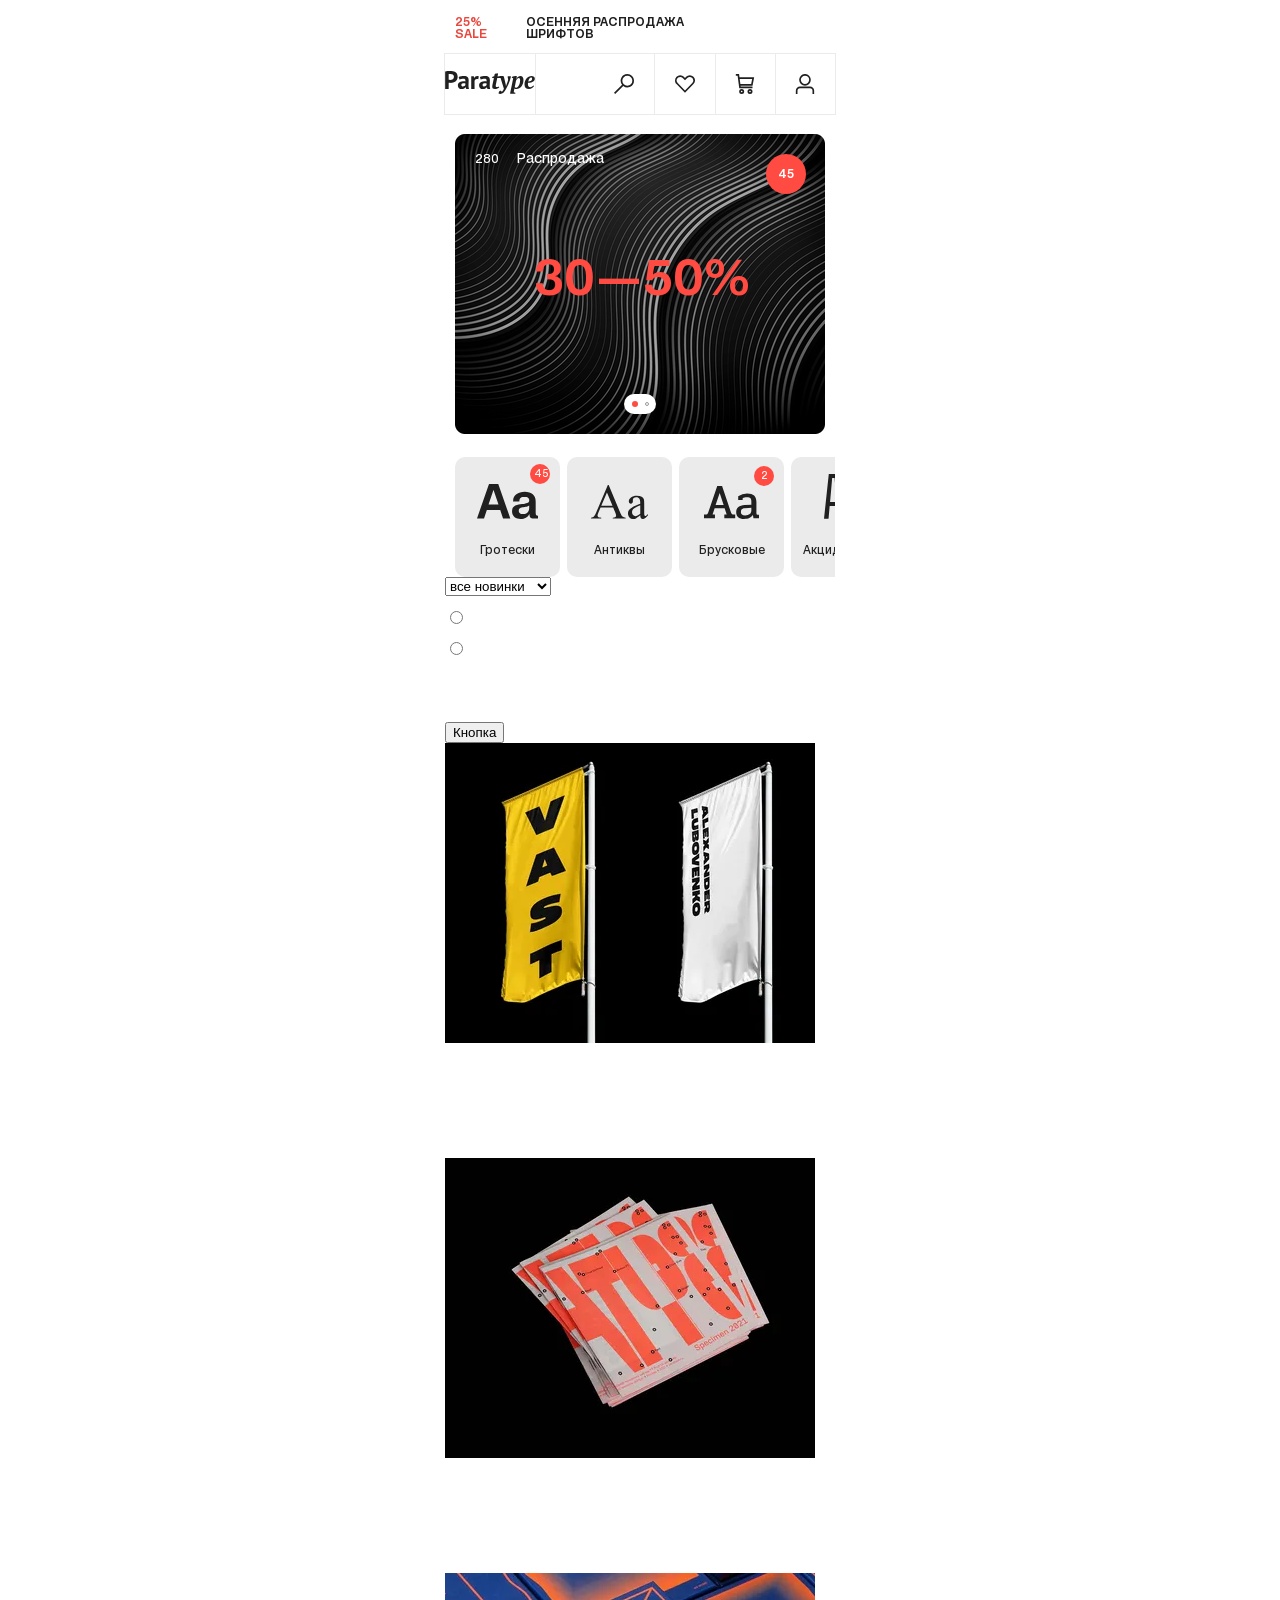
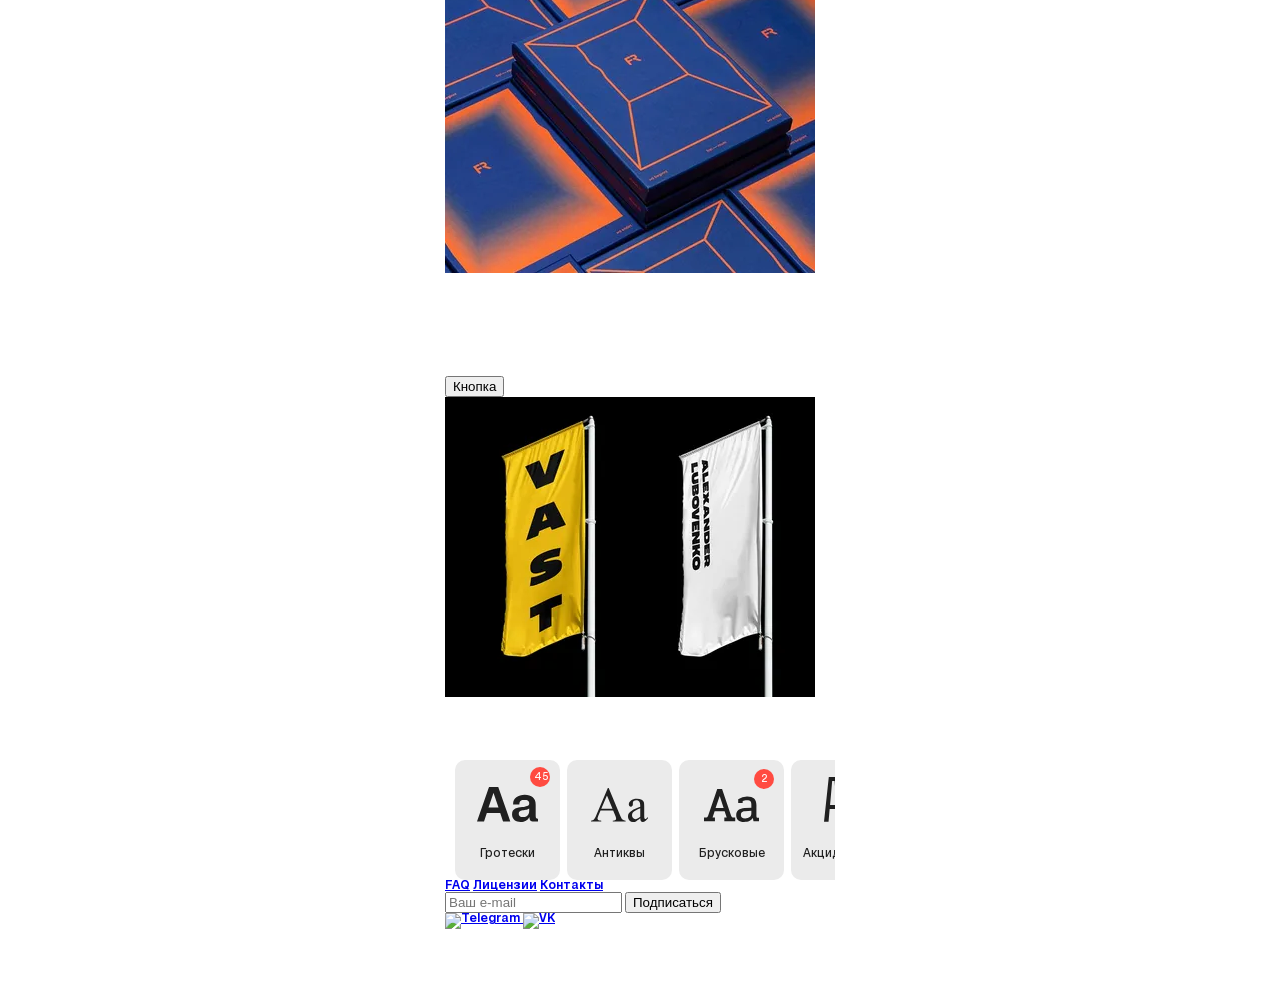
==== commit 53e0257d: "Deploying to gh-pages from @ VadimPinyagin/paratype@f444ba70c6f2431b57713814f21647339079d3b2 🚀" ====
--- a/index.html
+++ b/index.html
@@ -1,6 +1,6 @@
-<!DOCTYPE html><html class="page" lang="ru"><head><meta charset="UTF-8"><title>Паратайп — 1000+ шрифтов для ваших проектов</title><meta name="viewport" content="width=device-width,initial-scale=1"><link rel="preload" href="../source/fonts/pragmatica-next_vf.woff" type="font/woff" as="font"><link rel="preload" href="../source/fonts/pragmatica-next_vf.woff2" type="font/woff2" as="font"><link rel="stylesheet" href="styles/styles.css"></head><body class="page__body"><header class="header"><div class="container header__container"><a class="header__special special" href="#"><span class="special__discount">25% Sale</span> <span class="special__text">осенняя распродажа шрифтов</span></a><nav class="header__nav nav nav__list--is-close main-nav--nojs"><a class="header__logo logo" href="index.html" aria-current="page"><span class="visually-hidden">На главную страницу</span> <span class="logo__date-fondation">Основано в 1998</span><picture><source type="image/svg+xml" width="202" height="59" media="(min-width: 1025px)" srcset="images/logo-desktop.svg"><img class="logo__image logo__image--icon" width="40" height="33" src="images/logo-mobile.svg" alt="Логотип Paratype"></picture></a><button class="nav__btn btn-burger" type="button"><span class="visually-hidden">Открыть/закрыть меню</span></button><ul class="nav__list"><li class="nav__list-item"><ul class="theme"><li class="theme__toggle-item"><label class="visually-hidden" for="light">Светлая</label> <input class="theme__toggle-radio" type="radio" name="theme-toggle" id="light" value="light" title="Светлая"></li><li class="theme__toggle-item"><label class="visually-hidden" for="dark">Тёмная</label> <input class="theme__toggle-radio" type="radio" name="theme-toggle" id="dark" value="dark" title="Тёмная"></li></ul></li><li class="nav__list-item"><ul class="main-nav-list"><li class="main-nav-list__item"><a class="main-nav-list__link" href="#">Каталог</a></li><li class="main-nav-list__item"><a class="main-nav-list__link" href="#">Коллекции</a></li><li class="main-nav-list__item"><a class="main-nav-list__link" href="#">Компания</a></li><li class="main-nav-list__item"><a class="main-nav-list__link" href="#">Справочник</a></li></ul></li><li class="nav__list-item"><ul class="account-list"><li class="account-list__item"><h2 class="account-list__title">Мой профиль</h2></li><li class="account-list__item"><a class="account-list__link" href="#">войти</a></li><li class="account-list__item"><a class="account-list__link" href="#">зарегистрироваться</a></li></ul></li><li class="nav__list-item"><ul class="support-nav"><li class="support-nav__item"><a class="support-nav__link" href="#">FAQ</a></li><li class="support-nav__item"><a class="support-nav__link" href="#">Лицензии</a></li><li class="support-nav__item"><a class="support-nav__link" href="#">Возврат и замена</a></li><li class="support-nav__item"><a class="support-nav__link" href="#">Контакты</a></li></ul></li><li class="support-nav__item"><div class="social-copyright"><div class="social-copyright__icons"><a class="social-copyright__icon" href="#"></a> <a class="social-copyright__icon" href="#"></a></div><p class="social-copyright__text">&copy; 1998–2023. Паратайп. Все авторские права защищены.</p><p class="social-copyright__design">Дизайн Wemakefab</p></div></li></ul><a class="nav__search search" href="#"><span class="visually-hidden">Поиск по сайту</span></a><ul class="nav__user-list user-list"><li class="user-list__item"><a class="user-list__favorites" href="#"><span class="visually-hidden">в избранном</span></a></li><li class="user-list__item"><a class="user-list__cart" href="#"><span class="visually-hidden">в корзине</span></a></li><li class="user-list__item"><a class="user-list__account" href="#"><span class="visually-hidden">мой аккаунт</span></a></li></ul></nav></div></header><main class="main"><h1 class="visually-hidden">Паратайп — российская компания в области изготовления шрифтов</h1><section class="promotions"><div class="container promotions__container"><div class="promotions__sale"><h2 class="promotions__title">Распродажа</h2><span class="promotions__catalog-number">280</span> <span class="promotions__marker update-marker">45</span><p class="promotions__text">30—50%</p><picture class="promotions__picture"><img class="promotions__image" src="./images/waves-of-shadow@1x.png" width="370" height="300"></picture></div><div class="promotions__hit"><h2 class="promotions__title">Хит продаж</h2><span class="promotions__catalog-number">20</span> <span class="update-marker hidden"></span><p class="promotions__text">pragmatica next</p></div><ul class="promotions__pagination"><li class="promotions__pagination-item promotions__pagination-item--active"></li><li class="promotions__pagination-item"></li></ul></div></section><section class="swiper"><div class="container swiper__container"><h2 class="swiper__title visually-hidden">Каталог шрифтов</h2><ul class="swiper__list"><li class="swiper__list-item"><a class="swiper__link" href="#"><span class="swiper__catalog-number">280</span> <span class="update-marker update-marker--swiper">45</span><picture><img class="swiper__image" src="./images/grotesques.svg" width="61" height="35"></picture><p class="swiper__element-title">Гротески</p></a></li><li class="swiper__list-item"><a class="swiper__link" href="#"><span class="swiper__catalog-number">89</span><p class="swiper__element-title">Антиквы</p></a></li><li class="swiper__list-item"><a class="swiper__link" href="#"><span class="swiper__catalog-number">129</span> <span class="update-marker update-marker--swiper">2</span><p class="swiper__element-title">Брусковые</p></a></li><li class="swiper__list-item"><a class="swiper__link" href="#"><span class="swiper__catalog-number">278</span><p class="swiper__element-title">Акцидентные</p></a></li><li class="swiper__list-item"><a class="swiper__link" href="#"><span class="swiper__catalog-number">23</span><p class="swiper__element-title">Рукописныее</p></a></li><li class="swiper__list-item"><a class="swiper__link" href="#"><span class="swiper__catalog-number">8</span><p class="swiper__element-title">Неалфавитные</p></a></li><li class="swiper__list-item"><a class="swiper__link" href="#"><span class="swiper__catalog-number">280</span><p class="swiper__element-title">Моноширинные</p></a></li><li class="swiper__list-item"><a class="swiper__link" href="#"><span class="swiper__catalog-number">58</span><p class="swiper__element-title">Исторические</p></a></li></ul></div></section><section class="sorting"><h2 class="visually-hidden">Сортировка</h2><div class="container sorting__container"><select class="sorting__select" aria-label="Сортировка" name="sorting"><option value="new" selected="selected">все новинки</option><option value="sale">распродажа</option><option value="recommend">рекомендуем</option><option value="bestseller">бестселлеры</option></select><div class="sorting__view"><p class="sorting__view-card"><label class="visually-hidden" for="view-card"></label> <input class="sorting__view-radio" type="radio" name="sorting-view" id="view-card" value="view-card" title="Вид карточками"></p><p class="sorting__view-list"><label class="visually-hidden" for="view-list"></label> <input class="sorting__view-radio" type="radio" name="sorting-view" id="view-list" value="view-list" title="Вид списком"></p></div></div></section><section class="catalog"><div class="container catalog__container"><h2 class="visually-hidden">Каталог шрифтов</h2><article class="catalog__item product"><h3 class="product">PRAGMATICA Next VF</h3><span class="product__label label">распродажа</span> <span class="product__sale sale-percent">30%</span><details class="product__content"><summary>Должно быть скрыто</summary><div class="product__cotnainer"><p class="product__format">opentype</p><dl class="product__list example"><dt class="example__description">начертаний</dt><dd class="example__value">8</dd><dt class="example__description">языки</dt><dd class="example__value">92</dd></dl><p class="product__style">гротеск</p><p class="product__price"><span class="product__price-from">От</span>&nbsp;2&nbsp;250&nbsp;₽</p></div><div class="tags"><span class="tags__element">десктоп</span> <span class="tags__element">веб</span></div></details><button>Кнопка</button><div class="product__slider-container"><picture><img class="product__slider-image" src="images/pragmatica-next-vf-mobile@1x.png" srcset="images/pragmatica-next-vf-mobile@1x.webp, images/pragmatica-next-vf-mobile@2x.webp 2x" width="370" height="30" alt="Два флага на флагштоках, на черном фоне: желтый с надписью 'VAST', белый с надписью 'ALEXANDER LUBOVENKO."></picture><ul class="product__slider-pagination pagination"><li class="pagination__item"></li><li class="pagination__item"></li><li class="pagination__item"></li></ul></div></article><article class="catalog__item product"><h3 class="product">Proxima nova</h3><span class="product__label label">распродажа</span> <span class="product__sale sale-percent">30%</span><details class="product__content"><summary>Кнопка</summary><div class="product__cotnainer"><p class="product__format">opentype</p><dl class="product__list example"><dt class="example__description">начертаний</dt><dd class="example__value">8</dd><dt class="example__description">языки</dt><dd class="example__value">92</dd></dl><p class="product__style">гротеск</p><p class="product__price"><span class="product__price-from">От</span>&nbsp;2&nbsp;250&nbsp;₽</p></div><div class="tags"><span class="tags__element">десктоп</span> <span class="tags__element">веб</span></div></details><div class="product__slider-container"><picture><img class="product__slider-image" src="images/proxima-nova-mobile@1x.png" srcset="images/proxima-nova-mobile@1x.webp, images/proxima-nova-mobile@2x.webp 2x" width="370" height="30" alt="Синяя обложка книги с оранжевыми элементами дизайна, расположенные на фоне других книг с аналогичным оформлением."></picture><ul class="product__slider-pagination pagination"><li class="pagination__item"></li><li class="pagination__item"></li><li class="pagination__item"></li></ul></div></article><article class="catalog__item product"><h3 class="product">Proxima nova</h3><span class="product__label label">распродажа</span> <span class="product__sale sale-percent hidden">30%</span><details class="product__content"><summary>Кнопка</summary><div class="product__cotnainer"><p class="product__format">opentype</p><dl class="product__list example"><dt class="example__description">начертаний</dt><dd class="example__value">8</dd><dt class="example__description">языки</dt><dd class="example__value">92</dd></dl><p class="product__style">гротеск</p><p class="product__price"><span class="product__price-from">От</span>&nbsp;2&nbsp;250&nbsp;₽</p></div><div class="tags"><span class="tags__element">десктоп</span> <span class="tags__element">веб</span></div></details><div class="product__slider-container"><picture><img class="product__slider-image" src="images/magistral-pt-mobile@1x.png" srcset="images/magistral-pt-mobile@1x.webp, images/magistral-pt-mobile@2x.webp 2x" width="370" height="30" alt="Стопка образцов типографики с красными элементами на белом фоне"></picture><ul class="product__slider-pagination pagination"><li class="pagination__item"></li><li class="pagination__item"></li><li class="pagination__item"></li></ul></div></article><article class="catalog__item product"><h3 class="product">PRAGMATICA Next VF</h3><span class="product__label label">распродажа</span> <span class="product__sale sale-percent">30%</span><details class="product__content" id="product-details"><summary style="display: none;">Должно быть скрыто</summary><div class="product__cotnainer"><p class="product__format">opentype</p><dl class="product__list example"><dt class="example__description">начертаний</dt><dd class="example__value">8</dd><dt class="example__description">языки</dt><dd class="example__value">92</dd></dl><p class="product__style">гротеск</p><p class="product__price"><span class="product__price-from">От</span>&nbsp;2&nbsp;250&nbsp;₽</p></div><div class="tags"><span class="tags__element">десктоп</span> <span class="tags__element">веб</span></div></details><button id="toggle-button">Кнопка</button><div class="product__slider-container"><picture><img class="product__slider-image" src="images/pragmatica-next-vf-mobile@1x.png" srcset="images/pragmatica-next-vf-mobile@1x.webp, images/pragmatica-next-vf-mobile@2x.webp 2x" width="370" height="30" alt="Два флага на флагштоках, на черном фоне: желтый с надписью 'VAST', белый с надписью 'ALEXANDER LUBOVENKO.'"></picture><ul class="product__slider-pagination pagination"><li class="pagination__item"></li><li class="pagination__item"></li><li class="pagination__item"></li></ul></div></article><script>const button = document.getElementById('toggle-button');
-    const details = document.getElementById('product-details');
+<!DOCTYPE html><html class="page" lang="ru"><head><meta charset="UTF-8"><title>Паратайп — 1000+ шрифтов для ваших проектов</title><meta name="viewport" content="width=device-width,initial-scale=1"><link rel="preload" href="../source/fonts/pragmatica-next_vf.woff" type="font/woff" as="font"><link rel="preload" href="../source/fonts/pragmatica-next_vf.woff2" type="font/woff2" as="font"><link rel="stylesheet" href="styles/styles.css"></head><body class="page__body"><header class="header"><div class="container header__container"><a class="header__special special" href="#"><span class="special__discount">25% Sale</span> <span class="special__text">осенняя распродажа шрифтов</span></a><nav class="header__nav nav nav__list--is-close main-nav--nojs"><a class="header__logo logo" href="index.html" aria-current="page"><span class="visually-hidden">На главную страницу</span> <span class="logo__date-fondation">Основано в 1998</span><picture><source type="image/svg+xml" width="202" height="59" media="(min-width: 1025px)" srcset="images/logo-desktop.svg"><img class="logo__image logo__image--icon" width="40" height="33" src="images/logo-mobile.svg" alt="Логотип Paratype"></picture></a><button class="nav__btn btn-burger" type="button"><span class="visually-hidden">Открыть/закрыть меню</span></button><ul class="nav__list"><li class="nav__list-item"><ul class="theme"><li class="theme__toggle-item"><label class="visually-hidden" for="light">Светлая</label> <input class="theme__toggle-radio" type="radio" name="theme-toggle" id="light" value="light" title="Светлая"></li><li class="theme__toggle-item"><label class="visually-hidden" for="dark">Тёмная</label> <input class="theme__toggle-radio" type="radio" name="theme-toggle" id="dark" value="dark" title="Тёмная"></li></ul></li><li class="nav__list-item"><ul class="main-nav-list"><li class="main-nav-list__item"><a class="main-nav-list__link" href="#">Каталог</a></li><li class="main-nav-list__item"><a class="main-nav-list__link" href="#">Коллекции</a></li><li class="main-nav-list__item"><a class="main-nav-list__link" href="#">Компания</a></li><li class="main-nav-list__item"><a class="main-nav-list__link" href="#">Справочник</a></li></ul></li><li class="nav__list-item"><ul class="account-list"><li class="account-list__item"><h2 class="account-list__title">Мой профиль</h2></li><li class="account-list__item"><a class="account-list__link" href="#">войти</a></li><li class="account-list__item"><a class="account-list__link" href="#">зарегистрироваться</a></li></ul></li><li class="nav__list-item"><ul class="support-nav"><li class="support-nav__item"><a class="support-nav__link" href="#">FAQ</a></li><li class="support-nav__item"><a class="support-nav__link" href="#">Лицензии</a></li><li class="support-nav__item"><a class="support-nav__link" href="#">Возврат и замена</a></li><li class="support-nav__item"><a class="support-nav__link" href="#">Контакты</a></li></ul></li><li class="support-nav__item"><div class="social-copyright"><div class="social-copyright__icons"><a class="social-copyright__icon" href="#"></a> <a class="social-copyright__icon" href="#"></a></div><p class="social-copyright__text">&copy; 1998–2023. Паратайп. Все авторские права защищены.</p><p class="social-copyright__design">Дизайн Wemakefab</p></div></li></ul><a class="nav__search search" href="#"><span class="visually-hidden">Поиск по сайту</span></a><ul class="nav__user-list user-list"><li class="user-list__item"><a class="user-list__favorites" href="#"><span class="visually-hidden">в избранном</span></a></li><li class="user-list__item"><a class="user-list__cart" href="#"><span class="visually-hidden">в корзине</span></a></li><li class="user-list__item"><a class="user-list__account" href="#"><span class="visually-hidden">мой аккаунт</span></a></li></ul></nav></div></header><main class="main"><h1 class="visually-hidden">Паратайп — российская компания в области изготовления шрифтов</h1><section class="promotions"><div class="container promotions__container"><div class="promotions__sale"><h2 class="promotions__title">Распродажа</h2><span class="promotions__catalog-number">280</span> <span class="promotions__marker update-marker">45</span><p class="promotions__text">30—50%</p><picture class="promotions__picture"><img class="promotions__image" src="./images/waves-of-shadow@1x.png" width="370" height="300"></picture></div><div class="promotions__hit"><h2 class="promotions__title">Хит продаж</h2><span class="promotions__catalog-number">20</span> <span class="update-marker hidden"></span><p class="promotions__text">pragmatica next</p></div><ul class="promotions__pagination"><li class="promotions__pagination-item promotions__pagination-item--active"></li><li class="promotions__pagination-item"></li></ul></div></section><section class="swiper"><div class="container swiper__container"><h2 class="swiper__title visually-hidden">Каталог шрифтов</h2><ul class="swiper__list"><li class="swiper__list-item"><a class="swiper__link" href="#"><span class="swiper__catalog-number">280</span> <span class="update-marker update-marker--swiper">45</span><picture><img class="swiper__image" src="./images/grotesques.svg" width="61" height="35"></picture><p class="swiper__element-title">Гротески</p></a></li><li class="swiper__list-item"><a class="swiper__link" href="#"><span class="swiper__catalog-number">89</span><picture><img class="swiper__image" src="./images/antiques.svg" width="57" height="34"></picture><p class="swiper__element-title">Антиквы</p></a></li><li class="swiper__list-item"><a class="swiper__link" href="#"><span class="swiper__catalog-number">129</span> <span class="update-marker update-marker--swiper">2</span><picture><img class="swiper__image" src="./images/blocks.svg" width="56" height="33"></picture><p class="swiper__element-title">Брусковые</p></a></li><li class="swiper__list-item"><a class="swiper__link" href="#"><span class="swiper__catalog-number">278</span><picture><img class="swiper__image" src="./images/accidental.svg" width="39" height="45"></picture><p class="swiper__element-title">Акцидентные</p></a></li><li class="swiper__list-item"><a class="swiper__link" href="#"><span class="swiper__catalog-number">23</span><div class="swiper__images--wrapper"><picture><img class="swiper__image" src="./images/handwritten.svg" width="54" height="57"></picture></div><p class="swiper__element-title">Рукописныее</p></a></li><li class="swiper__list-item"><a class="swiper__link" href="#"><span class="swiper__catalog-number">8</span><picture><img class="swiper__image" src="./images/non-alphabetic.svg" width="81" height="35"></picture><p class="swiper__element-title">Неалфавитные</p></a></li><li class="swiper__list-item"><a class="swiper__link" href="#"><span class="swiper__catalog-number">280</span><picture><img class="swiper__image" src="./images/monospace.svg" width="45" height="40"></picture><p class="swiper__element-title">Моноширинные</p></a></li><li class="swiper__list-item"><a class="swiper__link" href="#"><span class="swiper__catalog-number">58</span><picture><img class="swiper__image" src="./images/historical.svg" width="56" height="31"></picture><p class="swiper__element-title">Исторические</p></a></li></ul></div></section><section class="sorting"><h2 class="visually-hidden">Сортировка</h2><div class="container sorting__container"><select class="sorting__select" aria-label="Сортировка" name="sorting"><option value="new" selected="selected">все новинки</option><option value="sale">распродажа</option><option value="recommend">рекомендуем</option><option value="bestseller">бестселлеры</option></select><div class="sorting__view"><p class="sorting__view-card"><label class="visually-hidden" for="view-card"></label> <input class="sorting__view-radio" type="radio" name="sorting-view" id="view-card" value="view-card" title="Вид карточками"></p><p class="sorting__view-list"><label class="visually-hidden" for="view-list"></label> <input class="sorting__view-radio" type="radio" name="sorting-view" id="view-list" value="view-list" title="Вид списком"></p></div></div></section><section class="catalog"><div class="container catalog__container"><h2 class="visually-hidden">Каталог шрифтов</h2><article class="catalog__item product"><h3 class="product">PRAGMATICA Next VF</h3><span class="product__label label">распродажа</span> <span class="product__sale sale-percent">30%</span><details class="product__content"><summary>Должно быть скрыто</summary><div class="product__cotnainer"><p class="product__format">opentype</p><dl class="product__list example"><dt class="example__description">начертаний</dt><dd class="example__value">8</dd><dt class="example__description">языки</dt><dd class="example__value">92</dd></dl><p class="product__style">гротеск</p><p class="product__price"><span class="product__price-from">От</span>&nbsp;2&nbsp;250&nbsp;₽</p></div><div class="tags"><span class="tags__element">десктоп</span> <span class="tags__element">веб</span></div></details><button>Кнопка</button><div class="product__slider-container"><picture><img class="product__slider-image" src="images/pragmatica-next-vf-mobile@1x.png" srcset="images/pragmatica-next-vf-mobile@1x.webp, images/pragmatica-next-vf-mobile@2x.webp 2x" width="370" height="30" alt="Два флага на флагштоках, на черном фоне: желтый с надписью 'VAST', белый с надписью 'ALEXANDER LUBOVENKO."></picture><ul class="product__slider-pagination pagination"><li class="pagination__item"></li><li class="pagination__item"></li><li class="pagination__item"></li></ul></div></article><article class="catalog__item product"><h3 class="product">Proxima nova</h3><span class="product__label label">распродажа</span> <span class="product__sale sale-percent">30%</span><details class="product__content"><summary>Кнопка</summary><div class="product__cotnainer"><p class="product__format">opentype</p><dl class="product__list example"><dt class="example__description">начертаний</dt><dd class="example__value">8</dd><dt class="example__description">языки</dt><dd class="example__value">92</dd></dl><p class="product__style">гротеск</p><p class="product__price"><span class="product__price-from">От</span>&nbsp;2&nbsp;250&nbsp;₽</p></div><div class="tags"><span class="tags__element">десктоп</span> <span class="tags__element">веб</span></div></details><div class="product__slider-container"><picture><img class="product__slider-image" src="images/proxima-nova-mobile@1x.png" srcset="images/proxima-nova-mobile@1x.webp, images/proxima-nova-mobile@2x.webp 2x" width="370" height="30" alt="Синяя обложка книги с оранжевыми элементами дизайна, расположенные на фоне других книг с аналогичным оформлением."></picture><ul class="product__slider-pagination pagination"><li class="pagination__item"></li><li class="pagination__item"></li><li class="pagination__item"></li></ul></div></article><article class="catalog__item product"><h3 class="product">Proxima nova</h3><span class="product__label label">распродажа</span> <span class="product__sale sale-percent hidden">30%</span><details class="product__content"><summary>Кнопка</summary><div class="product__cotnainer"><p class="product__format">opentype</p><dl class="product__list example"><dt class="example__description">начертаний</dt><dd class="example__value">8</dd><dt class="example__description">языки</dt><dd class="example__value">92</dd></dl><p class="product__style">гротеск</p><p class="product__price"><span class="product__price-from">От</span>&nbsp;2&nbsp;250&nbsp;₽</p></div><div class="tags"><span class="tags__element">десктоп</span> <span class="tags__element">веб</span></div></details><div class="product__slider-container"><picture><img class="product__slider-image" src="images/magistral-pt-mobile@1x.png" srcset="images/magistral-pt-mobile@1x.webp, images/magistral-pt-mobile@2x.webp 2x" width="370" height="30" alt="Стопка образцов типографики с красными элементами на белом фоне"></picture><ul class="product__slider-pagination pagination"><li class="pagination__item"></li><li class="pagination__item"></li><li class="pagination__item"></li></ul></div></article><article class="catalog__item product"><h3 class="product">PRAGMATICA Next VF</h3><span class="product__label label">распродажа</span> <span class="product__sale sale-percent">30%</span><details class="product__content" id="product-details"><summary style="display: none;">Должно быть скрыто</summary><div class="product__cotnainer"><p class="product__format">opentype</p><dl class="product__list example"><dt class="example__description">начертаний</dt><dd class="example__value">8</dd><dt class="example__description">языки</dt><dd class="example__value">92</dd></dl><p class="product__style">гротеск</p><p class="product__price"><span class="product__price-from">От</span>&nbsp;2&nbsp;250&nbsp;₽</p></div><div class="tags"><span class="tags__element">десктоп</span> <span class="tags__element">веб</span></div></details><button id="toggle-button">Кнопка</button><div class="product__slider-container"><picture><img class="product__slider-image" src="images/pragmatica-next-vf-mobile@1x.png" srcset="images/pragmatica-next-vf-mobile@1x.webp, images/pragmatica-next-vf-mobile@2x.webp 2x" width="370" height="30" alt="Два флага на флагштоках, на черном фоне: желтый с надписью 'VAST', белый с надписью 'ALEXANDER LUBOVENKO.'"></picture><ul class="product__slider-pagination pagination"><li class="pagination__item"></li><li class="pagination__item"></li><li class="pagination__item"></li></ul></div><script>const button = document.getElementById('toggle-button');
+              const details = document.getElementById('product-details');
 
-    button.addEventListener('click', () => {
-        details.open = !details.open;
-    });</script></div></section><section class="swiper"><h2 class="swiper__title visually-hidden">Каталог шрифтов</h2><div class="container swiper__container"><ul class="swiper__list"><li class="swiper__list-item"><a class="swiper__link" href="#"><span class="swiper__catalog-number">280</span> <span class="update-marker update-marker--swiper">45</span><p class="swiper__element-title">Гротески</p></a></li><li class="swiper__list-item"><a class="swiper__link" href="#"><span class="swiper__catalog-number">89</span> <span class="update-marker update-marker--swiper hidden"></span><p class="swiper__element-title">Антиквы</p></a></li><li class="swiper__list-item"><a class="swiper__link" href="#"><span class="swiper__catalog-number">129</span> <span class="update-marker update-marker--swiper">2</span><p class="swiper__element-title">Брусковые</p></a></li><li class="swiper__list-item"><a class="swiper__link" href="#"><span class="swiper__catalog-number">278</span> <span class="update-marker update-marker--swiper hidden"></span><p class="swiper__element-title">Акцидентные</p></a></li><li class="swiper__list-item"><a class="swiper__link" href="#"><span class="swiper__catalog-number">23</span> <span class="update-marker update-marker--swiper hidden"></span><p class="swiper__element-title">Рукописныее</p></a></li><li class="swiper__list-item"><a class="swiper__link" href="#"><span class="swiper__catalog-number">8</span> <span class="update-marker update-marker--swiper hidden"></span><p class="swiper__element-title">Неалфавитные</p></a></li><li class="swiper__list-item"><a class="swiper__link" href="#"><span class="swiper__catalog-number">280</span> <span class="update-marker update-marker--swiper hidden"></span><p class="swiper__element-title">Моноширинные</p></a></li><li class="swiper__list-item"><a class="swiper__link" href="#"><span class="swiper__catalog-number">58</span> <span class="update-marker update-marker--swiper hidden"></span><p class="swiper__element-title">Исторические</p></a></li></ul></div></section></main><footer class="footer"><div class="container footer__container"><div class="footer__links-wrapper"><a class="footer__link" href="#">FAQ</a> <a class="footer__link" href="#">Лицензии</a> <a class="footer__link" href="#">Контакты</a></div><form class="footer__subscribe-form subscribe" action="https://echo.htmlacademy.ru" method="post"><label class="visually-hidden" for="subscribe-email">Введите ваш email</label> <input class="subscribe-input" id="subscribe-email" name="subscribe-email" type="email" placeholder="Ваш e-mail" required=""> <button class="subscribe-button button" type="submit" value="Подписаться">Подписаться</button></form><div class="social-copyright"><div class="social-copyright__icons"><a class="social-copyright__icon" href="#"><img src="#" alt="Telegram" width="40" height="40"> </a><a class="social-copyright__icon" href="#"><img src="#" alt="VK" width="40" height="40"></a></div><p class="social-copyright__text">&copy; 1998–2023. Паратайп. Все авторские права защищены.</p><p class="social-copyright__design">Дизайн Wemakefab</p></div></div></footer><script src="scripts/index.js" defer="defer"></script></body></html>+              button.addEventListener('click', () => {
+                  details.open = !details.open;
+              });</script></article></div></section><section class="swiper"><div class="container swiper__container"><h2 class="swiper__title visually-hidden">Каталог шрифтов</h2><ul class="swiper__list"><li class="swiper__list-item"><a class="swiper__link" href="#"><span class="swiper__catalog-number">280</span> <span class="update-marker update-marker--swiper">45</span><picture><img class="swiper__image" src="./images/grotesques.svg" width="61" height="35"></picture><p class="swiper__element-title">Гротески</p></a></li><li class="swiper__list-item"><a class="swiper__link" href="#"><span class="swiper__catalog-number">89</span><picture><img class="swiper__image" src="./images/antiques.svg" width="57" height="34"></picture><p class="swiper__element-title">Антиквы</p></a></li><li class="swiper__list-item"><a class="swiper__link" href="#"><span class="swiper__catalog-number">129</span> <span class="update-marker update-marker--swiper">2</span><picture><img class="swiper__image" src="./images/blocks.svg" width="56" height="33"></picture><p class="swiper__element-title">Брусковые</p></a></li><li class="swiper__list-item"><a class="swiper__link" href="#"><span class="swiper__catalog-number">278</span><picture><img class="swiper__image" src="./images/accidental.svg" width="39" height="45"></picture><p class="swiper__element-title">Акцидентные</p></a></li><li class="swiper__list-item"><a class="swiper__link" href="#"><span class="swiper__catalog-number">23</span><div class="swiper__images--wrapper"><picture><img class="swiper__image" src="./images/handwritten.svg" width="54" height="57"></picture></div><p class="swiper__element-title">Рукописныее</p></a></li><li class="swiper__list-item"><a class="swiper__link" href="#"><span class="swiper__catalog-number">8</span><picture><img class="swiper__image" src="./images/non-alphabetic.svg" width="81" height="35"></picture><p class="swiper__element-title">Неалфавитные</p></a></li><li class="swiper__list-item"><a class="swiper__link" href="#"><span class="swiper__catalog-number">280</span><picture><img class="swiper__image" src="./images/monospace.svg" width="45" height="40"></picture><p class="swiper__element-title">Моноширинные</p></a></li><li class="swiper__list-item"><a class="swiper__link" href="#"><span class="swiper__catalog-number">58</span><picture><img class="swiper__image" src="./images/historical.svg" width="56" height="31"></picture><p class="swiper__element-title">Исторические</p></a></li></ul></div></section></main><footer class="footer"><div class="container footer__container"><div class="footer__links-wrapper"><a class="footer__link" href="#">FAQ</a> <a class="footer__link" href="#">Лицензии</a> <a class="footer__link" href="#">Контакты</a></div><form class="footer__subscribe-form subscribe" action="https://echo.htmlacademy.ru" method="post"><label class="visually-hidden" for="subscribe-email">Введите ваш email</label> <input class="subscribe-input" id="subscribe-email" name="subscribe-email" type="email" placeholder="Ваш e-mail" required=""> <button class="subscribe-button button" type="submit" value="Подписаться">Подписаться</button></form><div class="social-copyright"><div class="social-copyright__icons"><a class="social-copyright__icon" href="#"><img src="#" alt="Telegram" width="40" height="40"> </a><a class="social-copyright__icon" href="#"><img src="#" alt="VK" width="40" height="40"></a></div><p class="social-copyright__text">&copy; 1998–2023. Паратайп. Все авторские права защищены.</p><p class="social-copyright__design">Дизайн Wemakefab</p></div></div></footer><script src="scripts/index.js" defer="defer"></script></body></html>
--- a/styles/styles.css
+++ b/styles/styles.css
@@ -1 +1 @@
-:root{--basic-white:#fff;--smoky-white:#f0f0f0;--gray-light:#ebebeb;--pearlescent-light-gray:#999;--black-and-brown:#202020;--almost-black:#101010;--deep-coral:#ff4b41;--carmine-pink:#e9473e}*,:before,:after{box-sizing:border-box}img{object-fit:contain;max-width:100%;height:auto}@font-face{font-family:pragmatica-next_vf;src:url(../fonts/pragmatica-next_vf.woff2)format("woff2"),url(../fonts/pragmatica-next_vf.woff)format("woff");font-weight:100 900;font-style:normal;font-display:swap}.visually-hidden{white-space:nowrap;-webkit-clip-path:inset(100%);clip-path:inset(100%);clip:rect(0 0 0 0);border:0;width:1px;height:1px;margin:-1px;padding:0;position:absolute;overflow:hidden}.hidden{background-color:#000;display:none}.header{display:grid}.header .header__logo{box-shadow:1px 0 0 0 var(--gray-light)}.account-list{margin:0;padding:0;list-style:none}.account-list .account-list__title{text-transform:uppercase;color:var(--black-and-brown);font-size:24px;font-weight:600;line-height:100%}.account-list .account-list__link{text-transform:uppercase;color:var(--black-and-brown);font-size:12px;font-weight:600;line-height:100%;text-decoration:none;display:inline-block}.btn-burger{background-color:#0000;border:none;justify-content:center;align-items:center;width:60px;height:60px;padding:0;display:flex;position:relative}@media (width>=1025px){.btn-burger{display:none}}.container{width:390px;margin:0 auto;position:relative}.logo{justify-content:center;align-items:center;width:90px;height:60px;display:flex}.logo__date-fondation{display:none}.main-nav-list{margin:0;padding:0;list-style:none}.main-nav-list .main-nav-list__link{text-transform:uppercase;color:var(--black-and-brown);font-size:24px;font-weight:600;line-height:100%;text-decoration:none;display:inline-block}.main{margin:auto}.nav{box-shadow:0 0 0 1px var(--gray-light),0 0 0 -1px var(--gray-light);grid-template-columns:89px 60px 60px 1fr;place-items:center;display:grid}.nav .header__special{grid-column:1/5}.nav .header__logo{grid-area:2/1}.nav .nav__btn{box-shadow:1px 0 0 0 var(--gray-light);grid-area:2/2}.nav .nav__search{box-shadow:1px 0 0 0 var(--gray-light);grid-area:2/3}.nav .nav__user-list{grid-area:2/4}.nav__list{margin:0;padding:0;list-style:none}.nav__list--is-close .nav__list{display:none}.nav__list--is-close .nav__btn:before{content:"";background-color:#000;width:20px;height:2px;display:block;box-shadow:0 -7px #000,0 7px #000}.nav__list--is-open .nav__list{background-color:var(--basic-white);z-index:1;grid-column:1/4;width:100%;position:absolute;top:103px}.nav__list--is-open .nav__btn{background-color:var(--deep-coral)}.nav__list--is-open .nav__btn:before,.nav__list--is-open .nav__btn:after{content:"";background-color:var(--basic-white);box-shadow:none;width:20px;height:1px;position:absolute;transform:rotate(45deg)}.nav__list--is-open .nav__btn:after{transform:rotate(-45deg)}.page{box-sizing:border-box;min-width:-moz-fit-content;min-width:fit-content;height:100vh;font-family:pragmatica-next_vf,Arial,Helvetica,sans-serif;font-size:12px;font-weight:600;line-height:100%;overflow-x:hidden}.page__body{color:var(--basic-white);flex-direction:column;min-height:100vh;margin:0;display:flex;position:relative;overflow-x:hidden}.promotions{padding-block:20px;position:relative}.promotions .promotions__sale{display:grid}.promotions .promotions__picture{text-align:center;grid-area:1/1/4/4}.promotions .promotions__catalog-number{z-index:1;grid-area:1/1;padding-block-start:20px;padding-inline-start:30px;font-weight:500}.promotions .promotions__title{z-index:1;grid-area:1/2;margin:0;padding-block-start:20px;padding-inline-start:3px;font-size:14px;font-weight:500}.promotions .promotions__text{color:var(--deep-coral);z-index:1;grid-area:2/2;margin:0;padding-block-start:68px;padding-inline-start:20px;font-size:50px;font-weight:600;line-height:40px}.promotions .promotions__marker{z-index:1;grid-area:1/3;margin-block-start:20px;margin-inline:0 14px}.promotions .promotions__pagination{background-color:var(--basic-white);border-radius:10px;grid-area:2/3;justify-content:center;align-items:center;column-gap:7px;width:32px;height:20px;margin:0;padding:0;list-style:none;display:flex;position:absolute;bottom:23px;left:179px}.promotions .promotions__pagination .promotions__pagination-item{background-color:var(--basic-white);border:1px solid var(--pearlescent-light-gray);border-radius:50%;width:4px;height:4px}.promotions .promotions__pagination .promotions__pagination-item--active{background-color:var(--deep-coral);border:none;border-radius:50%;width:6px;height:6px}.promotions .promotions__hit{display:none}.search{justify-content:center;align-items:center;width:60px;height:60px;display:flex}.search:before{content:"";background-image:url(../icons/stack.svg#search-icon);width:20px;height:20px;display:block}.support-nav{margin:0;padding:0;list-style:none}.support-nav .support-nav__link{text-transform:uppercase;color:var(--black-and-brown);font-size:12px;font-weight:600;line-height:100%;text-decoration:none;display:inline-block}.swiper__container{width:390px;padding:0 10px}.swiper__list{margin:0;scroll-behavior:smooth;gap:7px;margin:0;padding:0;list-style:none;display:flex;overflow-x:auto}.swiper__list::-webkit-scrollbar{width:0;height:0}.swiper__list-item{background-color:var(--gray-light);background-repeat:no-repeat;background-size:61px 35px;border-radius:10px;flex:none;width:105px;min-width:105px;height:120px}.swiper__link{color:var(--black-and-brown);flex-direction:column;height:100%;text-decoration:none;display:flex}.swiper__element-title{margin:0;font-weight:500}.swiper__catalog-number{font-weight:500;display:none}.special{text-transform:uppercase;color:var(--black-and-brown);column-gap:12px;padding-block:17px 13px;padding-inline:10px 90px;text-decoration:none;display:flex}.special .special__discount{color:var(--carmine-pink)}.theme{border-radius:var(--smoky-white);width:330px;height:40px;margin:0;padding:0;list-style:none;display:flex}.theme .theme__toggle-radio{width:165px;height:40px}.update-marker{background-color:var(--deep-coral);border-radius:50%;justify-content:center;align-items:center;width:40px;height:40px;display:flex}.update-marker--swiper{color:var(--basic-white);width:20px;height:20px;padding-block-start:2px;font-size:10px;font-weight:500}.user-list{margin:0;padding:0;list-style:none;display:flex}.user-list .user-list__favorites{box-shadow:1px 0 0 0 var(--gray-light);justify-content:center;align-items:center;width:60px;height:60px;display:flex}.user-list .user-list__favorites:before{content:"";background-image:url(../icons/stack.svg#favorites-icon);width:20px;height:20px;display:block}.user-list .user-list__cart{box-shadow:1px 0 0 0 var(--gray-light);justify-content:center;align-items:center;width:60px;height:60px;display:flex}.user-list .user-list__cart:before{content:"";background-image:url(../icons/stack.svg#cart-icon);width:20px;height:20px;display:block}.user-list .user-list__account{justify-content:center;align-items:center;width:60px;height:60px;display:flex}.user-list .user-list__account:before{content:"";background-image:url(../icons/stack.svg#account-icon);width:20px;height:20px;display:block}+:root{--basic-white:#fff;--smoky-white:#f0f0f0;--gray-light:#ebebeb;--pearlescent-light-gray:#999;--black-and-brown:#202020;--almost-black:#101010;--deep-coral:#ff4b41;--carmine-pink:#e9473e}*,:before,:after{box-sizing:border-box}img{object-fit:contain;max-width:100%;height:auto}@font-face{font-family:pragmatica-next_vf;src:url(../fonts/pragmatica-next_vf.woff2)format("woff2"),url(../fonts/pragmatica-next_vf.woff)format("woff");font-weight:100 900;font-style:normal;font-display:swap}.visually-hidden{white-space:nowrap;-webkit-clip-path:inset(100%);clip-path:inset(100%);clip:rect(0 0 0 0);border:0;width:1px;height:1px;margin:-1px;padding:0;position:absolute;overflow:hidden}.hidden{background-color:#000;display:none}.header{display:grid}.header .header__logo{box-shadow:1px 0 0 0 var(--gray-light)}.account-list{margin:0;padding:0;list-style:none}.account-list .account-list__title{text-transform:uppercase;color:var(--black-and-brown);font-size:24px;font-weight:600;line-height:100%}.account-list .account-list__link{text-transform:uppercase;color:var(--black-and-brown);font-size:12px;font-weight:600;line-height:100%;text-decoration:none;display:inline-block}.btn-burger{background-color:#0000;border:none;justify-content:center;align-items:center;width:60px;height:60px;padding:0;display:flex;position:relative}@media (width>=1025px){.btn-burger{display:none}}.container{width:390px;margin:0 auto;position:relative}.logo{justify-content:center;align-items:center;width:90px;height:60px;display:flex}.logo__date-fondation{display:none}.main-nav-list{margin:0;padding:0;list-style:none}.main-nav-list .main-nav-list__link{text-transform:uppercase;color:var(--black-and-brown);font-size:24px;font-weight:600;line-height:100%;text-decoration:none;display:inline-block}.main{margin:auto}.nav{box-shadow:0 0 0 1px var(--gray-light),0 0 0 -1px var(--gray-light);grid-template-columns:89px 60px 60px 1fr;place-items:center;display:grid}.nav .header__special{grid-column:1/5}.nav .header__logo{grid-area:2/1}.nav .nav__btn{box-shadow:1px 0 0 0 var(--gray-light);grid-area:2/2}.nav .nav__search{box-shadow:1px 0 0 0 var(--gray-light);grid-area:2/3}.nav .nav__user-list{grid-area:2/4}.nav__list{margin:0;padding:0;list-style:none}.nav__list--is-close .nav__list{display:none}.nav__list--is-close .nav__btn:before{content:"";background-color:#000;width:20px;height:2px;display:block;box-shadow:0 -7px #000,0 7px #000}.nav__list--is-open .nav__list{background-color:var(--basic-white);z-index:1;top:103px;grid-column:1/4;width:100%;position:fixed;inset:0}.nav__list--is-open .nav__btn{background-color:var(--deep-coral)}.nav__list--is-open .nav__btn:before,.nav__list--is-open .nav__btn:after{content:"";background-color:var(--basic-white);box-shadow:none;width:20px;height:1px;position:absolute;transform:rotate(45deg)}.nav__list--is-open .nav__btn:after{transform:rotate(-45deg)}.page{box-sizing:border-box;height:100vh;font-family:pragmatica-next_vf,Arial,Helvetica,sans-serif;font-size:12px;font-weight:600;line-height:100%;overflow-x:hidden}.page__body{color:var(--basic-white);flex-direction:column;min-width:max-content;min-height:100vh;margin:0;display:flex;position:relative;overflow-x:hidden}.promotions{padding-block:20px;position:relative}.promotions .promotions__sale{display:grid}.promotions .promotions__picture{text-align:center;grid-area:1/1/4/4}.promotions .promotions__catalog-number{z-index:1;grid-area:1/1;padding-block-start:20px;padding-inline-start:30px;font-weight:500}.promotions .promotions__title{z-index:1;grid-area:1/2;margin:0;padding-block-start:20px;padding-inline-start:3px;font-size:14px;font-weight:500}.promotions .promotions__text{color:var(--deep-coral);z-index:1;grid-area:2/2;margin:0;padding-block-start:68px;padding-inline-start:20px;font-size:50px;font-weight:600;line-height:40px}.promotions .promotions__marker{z-index:1;grid-area:1/3;margin-block-start:20px;margin-inline:0 14px}.promotions .promotions__pagination{background-color:var(--basic-white);border-radius:10px;grid-area:2/3;justify-content:center;align-items:center;column-gap:7px;width:32px;height:20px;margin:0;padding:0;list-style:none;display:flex;position:absolute;bottom:23px;left:179px}.promotions .promotions__pagination .promotions__pagination-item{background-color:var(--basic-white);border:1px solid var(--pearlescent-light-gray);border-radius:50%;width:4px;height:4px}.promotions .promotions__pagination .promotions__pagination-item--active{background-color:var(--deep-coral);border:none;border-radius:50%;width:6px;height:6px}.promotions .promotions__hit{display:none}.search{justify-content:center;align-items:center;width:60px;height:60px;display:flex}.search:before{content:"";background-image:url(../icons/stack.svg#search-icon);width:20px;height:20px;display:block}.support-nav{margin:0;padding:0;list-style:none}.support-nav .support-nav__link{text-transform:uppercase;color:var(--black-and-brown);font-size:12px;font-weight:600;line-height:100%;text-decoration:none;display:inline-block}.swiper__list{margin:0;scroll-behavior:smooth;gap:7px;margin:0;padding:0;padding-inline:10px;list-style:none;display:flex;overflow-x:auto}.swiper__list::-webkit-scrollbar{width:0;height:0}.swiper__list-item{background-color:var(--gray-light);background-repeat:no-repeat;background-size:61px 35px;border-radius:10px;flex:none;width:105px;min-width:105px;height:120px}.swiper__link{color:var(--black-and-brown);flex-direction:column;justify-content:flex-end;align-items:center;height:100%;padding-inline:10px;text-decoration:none;display:flex;position:relative}.swiper__images--wrapper{position:absolute;bottom:43px}.swiper__element-title{overflow-wrap:break-word;margin:0;padding-block:23px 20px;font-weight:500}.swiper__catalog-number{font-weight:500;display:none}.special{text-transform:uppercase;color:var(--black-and-brown);column-gap:12px;padding-block:17px 13px;padding-inline:10px 90px;text-decoration:none;display:flex}.special .special__discount{color:var(--carmine-pink)}.theme{border-radius:var(--smoky-white);width:330px;height:40px;margin:0;padding:0;list-style:none;display:flex}.theme .theme__toggle-radio{width:165px;height:40px}.update-marker{background-color:var(--deep-coral);text-align:center;border-radius:20px;width:40px;min-width:40px;height:40px;padding-block:15px;padding-inline:12px}.update-marker--swiper{color:var(--basic-white);border-radius:20px;align-self:end;width:20px;min-width:20px;height:20px;padding-block:5px;padding-inline:4px;font-size:10px;font-weight:500}.user-list{margin:0;padding:0;list-style:none;display:flex}.user-list .user-list__favorites{box-shadow:1px 0 0 0 var(--gray-light);justify-content:center;align-items:center;width:60px;height:60px;display:flex}.user-list .user-list__favorites:before{content:"";background-image:url(../icons/stack.svg#favorites-icon);width:20px;height:20px;display:block}.user-list .user-list__cart{box-shadow:1px 0 0 0 var(--gray-light);justify-content:center;align-items:center;width:60px;height:60px;display:flex}.user-list .user-list__cart:before{content:"";background-image:url(../icons/stack.svg#cart-icon);width:20px;height:20px;display:block}.user-list .user-list__account{justify-content:center;align-items:center;width:60px;height:60px;display:flex}.user-list .user-list__account:before{content:"";background-image:url(../icons/stack.svg#account-icon);width:20px;height:20px;display:block}
